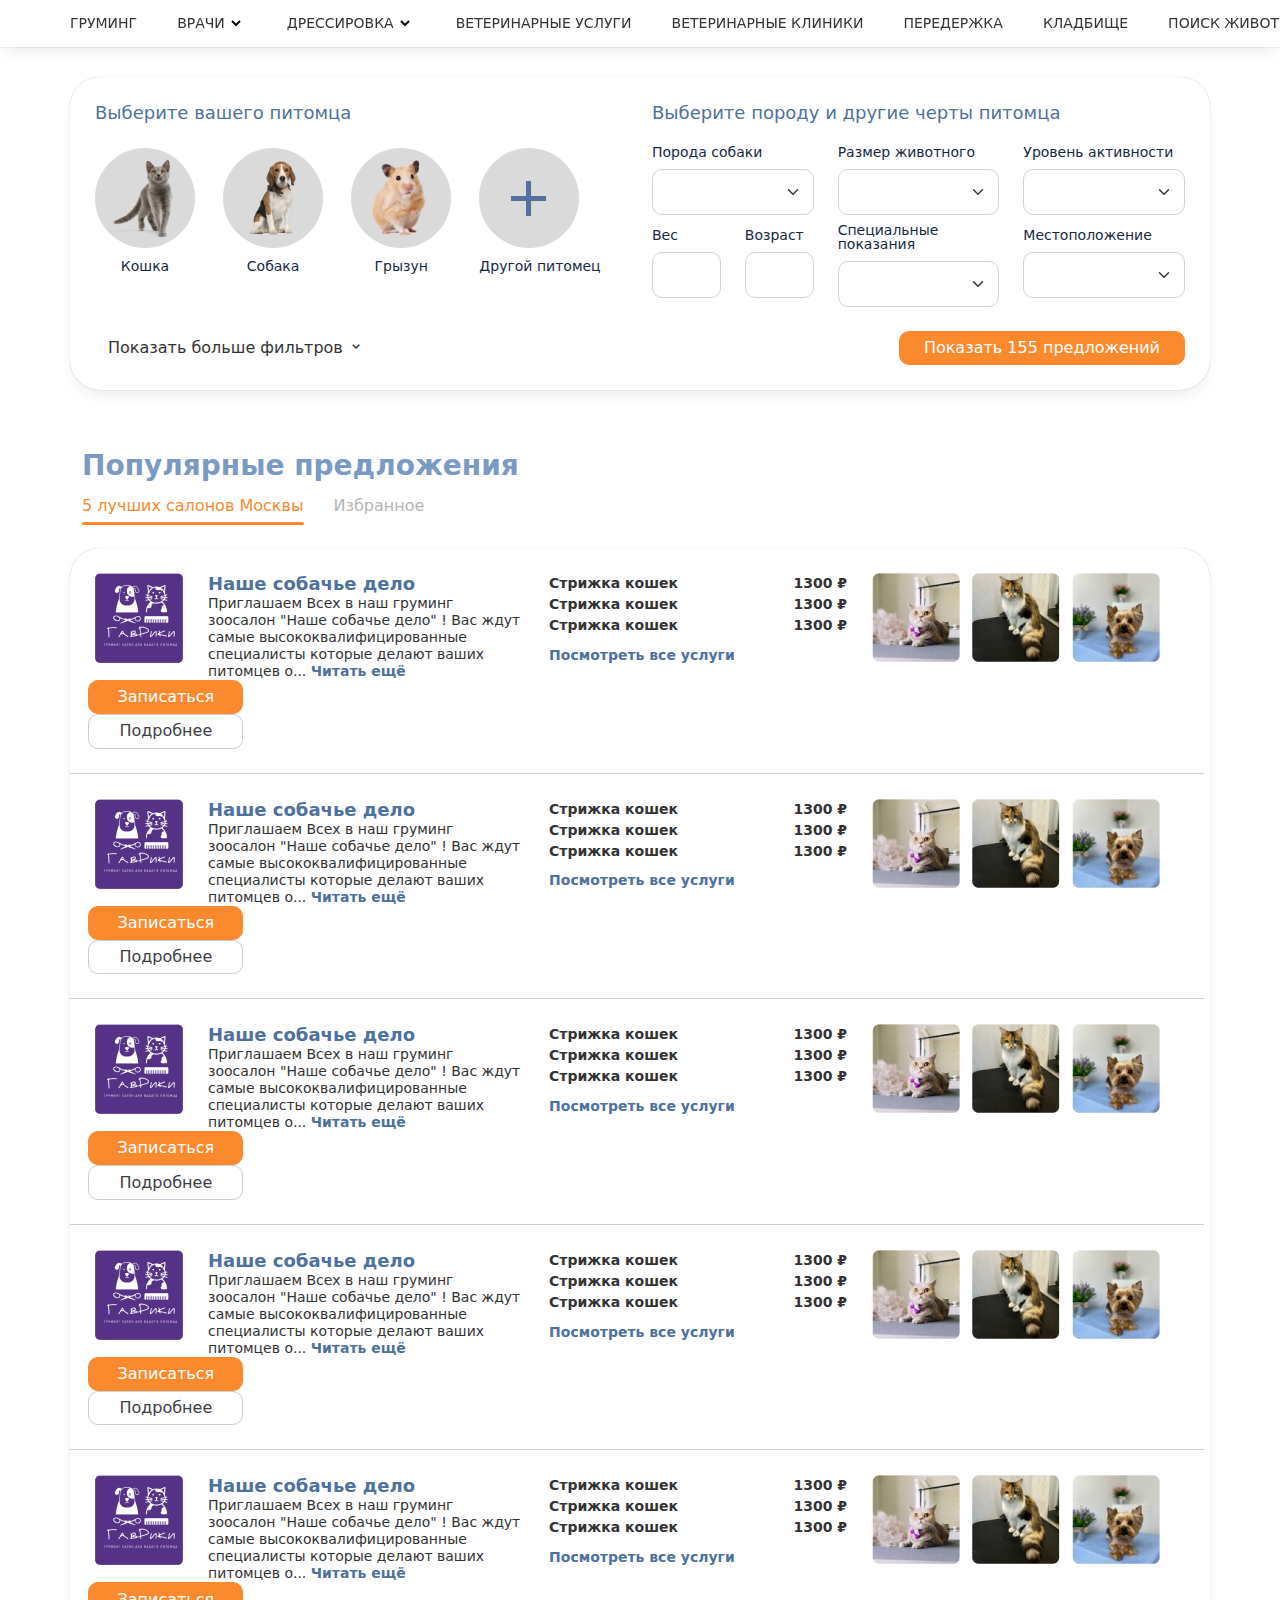
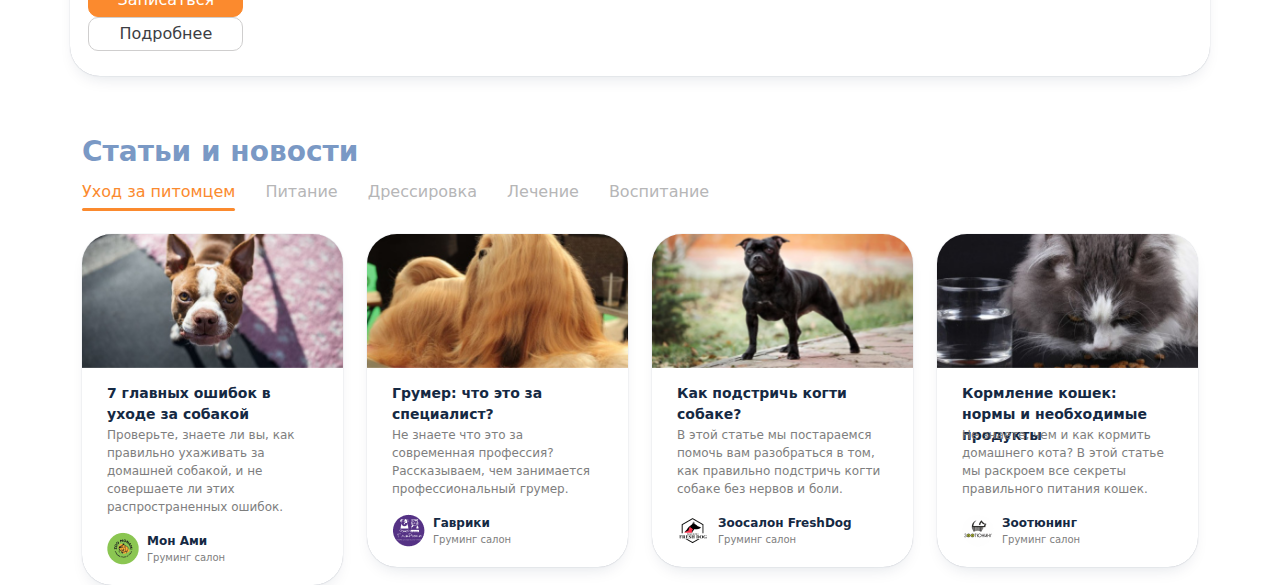
==== docs/index.html @ 17f9e096 "add new folder docs" ====
<!doctype html>
<html lang="ru">

<head>
    <!-- Обязательные метатеги -->
    <meta charset="utf-8">
    <meta name="viewport" content="width=device-width, initial-scale=1">

    <!-- Bootstrap CSS -->
    <link rel="stylesheet" href="./css/bootstrap.min.css">

    <link rel="stylesheet" href="./css/all.css">

    <!-- Boxiocns CDN Link -->
    <link href='https://unpkg.com/boxicons@2.0.9/css/boxicons.min.css' rel='stylesheet'>

    <link rel="stylesheet" href="./css/style.css">
    <link rel="stylesheet" href="./css/filter.css">
    <link rel="stylesheet" href="./css/buttons.css">
    <link rel="stylesheet" href="./css/bestservices.css">


    <title>Grumings</title>
</head>

<body>
    <div class="container content-page">
        <div class="container-fluid">
            <!-- <nav class="header-top-box fixed-top">
                <div class="header-top">
                    <div class="nav-links">
                      <ul class="links">
                        <li>
                            <a href="#">
                                <img src="./img/logo.svg" alt="logo">
                            </a>
                        </li>
                        <li>
                            <button class="btn btn-primary">Личный кабинет</button>
                            <button class="btn btn-primary">Присоединиться бесплатно</button>
                        </li>
                      </ul>
                    </div>
                  </div>
            </nav> -->
            <nav class="shadow">
                <div class="navigation-bar">
                    <i class='bx bx-menu'></i>
                    <div class="nav-links nav-wrapper">
                        <div class="sidebar-logo">
                            <i class='bx bx-x'></i>
                        </div>
                        <ul class="links nav-ul">
                            <li class="active"><a href="#">Груминг</a></li>
                            <li>
                                <a href="#">Врачи</a>
                                <i class='bx bxs-chevron-down htmlcss-arrow arrow  '></i>
                                <ul class="htmlCss-sub-menu sub-menu">
                                    <li><a href="#">Web Design</a></li>
                                    <li><a href="#">Login Forms</a></li>
                                    <li><a href="#">Card Design</a></li>
                                    <li class="more">
                                        <span><a href="#">More</a>
                                            <i class='bx bxs-chevron-right arrow more-arrow'></i>
                                        </span>
                                        <ul class="more-sub-menu sub-menu">
                                            <li><a href="#">Neumorphism</a></li>
                                            <li><a href="#">Pre-loader</a></li>
                                            <li><a href="#">Glassmorphism</a></li>
                                        </ul>
                                    </li>
                                </ul>
                            </li>
                            <li>
                                <a href="#">Дрессировка</a>
                                <i class='bx bxs-chevron-down js-arrow arrow '></i>
                                <ul class="js-sub-menu sub-menu">
                                    <li><a href="#">Dynamic Clock</a></li>
                                    <li><a href="#">Form Validation</a></li>
                                    <li><a href="#">Card Slider</a></li>
                                    <li><a href="#">Complete Website</a></li>
                                </ul>
                            </li>
                            <li><a href="#">Ветеринарные услуги</a></li>
                            <li><a href="#">Ветеринарные клиники</a></li>
                            <li><a href="#">Передержка</a></li>
                            <li><a href="#">Кладбище</a></li>
                            <li><a href="#">Поиск животных</a></li>
                            <li><a href="#">Питание</a></li>
                            <li><a href="#">Продажа</a></li>
                        </ul>
                    </div>
                </div>
            </nav>
        </div>
        <div class="row">
            <div class="col">
                <div class="row justify-content-between content filter-box">
                    <div class="col-sm-12 col-md-6 ps-0">
                        <div class="row mb-4">
                            <div class="col">
                                <h5 class="blue_color">Выберите вашего питомца</h5>
                            </div>
                        </div>
                        <div class="row">
                            <div class="col-md-3 col-sm-3 filter-box__animal">
                                <div class="filter-box__animal-bg">
                                    <img class="filter-box__animal-img" src="./img/filter-cat.png" alt="cat">
                                </div>
                                <div class="filter-box__animal-title mt-2">
                                    <p>Кошка</p>
                                </div>
                            </div>
                            <div class="col-md-3 col-sm-3 filter-box__animal">
                                <div class="filter-box__animal-bg">
                                    <img class="filter-box__animal-img" src="./img/filter-dog.png" alt="cat">
                                </div>
                                <div class="filter-box__animal-title mt-2">
                                    <p>Собака</p>
                                </div>
                            </div>
                            <div class="col-md-3 col-sm-3 filter-box__animal">
                                <div class="filter-box__animal-bg">
                                    <img class="filter-box__animal-img" src="./img/filter-rodent.png" alt="cat">
                                </div>
                                <div class="filter-box__animal-title mt-2">
                                    <p>Грызун</p>
                                </div>
                            </div>
                            <div class="col-md-3 col-sm-3 filter-box__animal">
                                <div class="filter-box__animal-bg">
                                    <i class='bx bx-plus'></i>
                                </div>
                                <div class="filter-box__animal-title mt-2">
                                    <p>Другой питомец</p>
                                </div>
                            </div>
                        </div>
                    </div>
                    <div class="col-sm-12 col-md-6 pe-0 mt-sm-4 mt-md-0">
                        <div class="row mb-3">
                            <div class="col">
                                <h5 class="blue_color">Выберите породу и другие черты питомца</h5>
                            </div>
                        </div>
                        <div class="row mb-2">
                            <div class="col">
                                <label>Порода собаки</label>
                                <select class="form-select" aria-label="Default select example">

                                </select>
                            </div>
                            <div class="col">
                                <label>Размер животного</label>
                                <select class="form-select" aria-label="Default select example"></select>
                            </div>
                            <div class="col">
                                <label>Уровень активности</label>
                                <select class="form-select" aria-label="Default select example"></select>
                            </div>
                        </div>
                        <div class="row">
                            <div class="col-md-2">
                                <label>Вес</label>
                                <input type="number" class="form-control">
                            </div>
                            <div class="col-md-2">
                                <label>Возраст</label>
                                <input type="number" class="form-control">
                            </div>
                            <div class="col">
                                <label>Специальные показания</label>
                                <select class="form-select" aria-label="Default select example"></select>
                            </div>
                            <div class="col">
                                <label>Местоположение</label>
                                <select class="form-select" aria-label="Default select example"></select>
                            </div>
                        </div>
                    </div>
                    <div class="row justify-content-between p-0 m-0" style="margin-top: auto !important;">
                        <div class="col text-start mt-4 ps-0">
                            <button class="btn btn-transparent filter-show-all-button" onclick="changeHeight()">Показать
                                больше фильтров <i class='bx bx-chevron-down filter-arrow'></i></button>
                            <button class="btn btn-transparent filter-clear-button d-none">Сбросить</button>
                        </div>
                        <div class="col text-end mt-4 pe-0">
                            <button class="btn btn-primary px-4">Показать 155 предложений</button>
                        </div>
                    </div>
                </div>
            </div>
        </div>


        <div class="row mt-5">
            <div class="col">
                <h1>Популярные предложения</h1>
            </div>
        </div>
        <div class="row">
            <div class="col">
                <div class="nav-category">
                    <ul class="nav-category__items">
                        <li>
                            <a href="#" class="active">5 лучших салонов Москвы</a>
                        </li>
                        <li>
                            <a href="#">Избранное</a>
                        </li>
                    </ul>
                </div>
            </div>
        </div>
        <div class="row">
            <div class="col best-services content">
                <div class="best-service">
                    <div>
                        <div>
                            <img src="./img/img-best-1.png" alt="">
                        </div>
                    </div>
                    <div class="best-service__info">
                        <div>
                            <ul>
                                <li class="best-service__info__name">Наше собачье дело</li>
                                <li class="best-service__info__description">
                                    Приглашаем Всех в наш груминг зоосалон "Наше собачье дело" ! Вас ждут самые
                                    высококвалифицированные специалисты которые делают ваших питомцев о... <a
                                        href="">Читать ещё</a>
                                </li>
                            </ul>
                        </div>
                    </div>
                    <div class="best-service__services">
                        <div>
                            <ul class="best-service__service">
                                <li>Стрижка кошек <span>1300 ₽</span></li>
                                <li>Стрижка кошек <span>1300 ₽</span></li>
                                <li>Стрижка кошек <span>1300 ₽</span></li>
                                <li>
                                    <a href="">Посмотреть все услуги</a>
                                </li>
                            </ul>
                        </div>
                    </div>
                    <div class="best-service__photos">
                        <div>
                            <img src="./img/img-best-d-1.png" alt="">
                        </div>
                        <div>
                            <img src="./img/img-best-d-2.png" alt="">
                        </div>
                        <div>
                            <img src="./img/img-best-d-3.png" alt="">
                        </div>
                    </div>
                    <div class="best-service__actions">
                        <div>
                            <button class="btn btn-primary">Записаться</button>
                        </div>
                        <div>
                            <button class="btn btn-outline-secondary">Подробнее</button>
                        </div>
                    </div>
                </div>
                <div class="best-service">
                    <div>
                        <div>
                            <img src="./img/img-best-1.png" alt="">
                        </div>
                    </div>
                    <div class="best-service__info">
                        <div>
                            <ul>
                                <li class="best-service__info__name">Наше собачье дело</li>
                                <li class="best-service__info__description">
                                    Приглашаем Всех в наш груминг зоосалон "Наше собачье дело" ! Вас ждут самые
                                    высококвалифицированные специалисты которые делают ваших питомцев о... <a
                                        href="">Читать ещё</a>
                                </li>
                            </ul>
                        </div>
                    </div>
                    <div class="best-service__services">
                        <div>
                            <ul class="best-service__service">
                                <li>Стрижка кошек <span>1300 ₽</span></li>
                                <li>Стрижка кошек <span>1300 ₽</span></li>
                                <li>Стрижка кошек <span>1300 ₽</span></li>
                                <li>
                                    <a href="">Посмотреть все услуги</a>
                                </li>
                            </ul>
                        </div>
                    </div>
                    <div class="best-service__photos">
                        <div>
                            <img src="./img/img-best-d-1.png" alt="">
                        </div>
                        <div>
                            <img src="./img/img-best-d-2.png" alt="">
                        </div>
                        <div>
                            <img src="./img/img-best-d-3.png" alt="">
                        </div>
                    </div>
                    <div class="best-service__actions">
                        <div>
                            <button class="btn btn-primary">Записаться</button>
                        </div>
                        <div>
                            <button class="btn btn-outline-secondary">Подробнее</button>
                        </div>
                    </div>
                </div>
                <div class="best-service">
                    <div>
                        <div>
                            <img src="./img/img-best-1.png" alt="">
                        </div>
                    </div>
                    <div class="best-service__info">
                        <div>
                            <ul>
                                <li class="best-service__info__name">Наше собачье дело</li>
                                <li class="best-service__info__description">
                                    Приглашаем Всех в наш груминг зоосалон "Наше собачье дело" ! Вас ждут самые
                                    высококвалифицированные специалисты которые делают ваших питомцев о... <a
                                        href="">Читать ещё</a>
                                </li>
                            </ul>
                        </div>
                    </div>
                    <div class="best-service__services">
                        <div>
                            <ul class="best-service__service">
                                <li>Стрижка кошек <span>1300 ₽</span></li>
                                <li>Стрижка кошек <span>1300 ₽</span></li>
                                <li>Стрижка кошек <span>1300 ₽</span></li>
                                <li>
                                    <a href="">Посмотреть все услуги</a>
                                </li>
                            </ul>
                        </div>
                    </div>
                    <div class="best-service__photos">
                        <div>
                            <img src="./img/img-best-d-1.png" alt="">
                        </div>
                        <div>
                            <img src="./img/img-best-d-2.png" alt="">
                        </div>
                        <div>
                            <img src="./img/img-best-d-3.png" alt="">
                        </div>
                    </div>
                    <div class="best-service__actions">
                        <div>
                            <button class="btn btn-primary">Записаться</button>
                        </div>
                        <div>
                            <button class="btn btn-outline-secondary">Подробнее</button>
                        </div>
                    </div>
                </div>
                <div class="best-service">
                    <div>
                        <div>
                            <img src="./img/img-best-1.png" alt="">
                        </div>
                    </div>
                    <div class="best-service__info">
                        <div>
                            <ul>
                                <li class="best-service__info__name">Наше собачье дело</li>
                                <li class="best-service__info__description">
                                    Приглашаем Всех в наш груминг зоосалон "Наше собачье дело" ! Вас ждут самые
                                    высококвалифицированные специалисты которые делают ваших питомцев о... <a
                                        href="">Читать ещё</a>
                                </li>
                            </ul>
                        </div>
                    </div>
                    <div class="best-service__services">
                        <div>
                            <ul class="best-service__service">
                                <li>Стрижка кошек <span>1300 ₽</span></li>
                                <li>Стрижка кошек <span>1300 ₽</span></li>
                                <li>Стрижка кошек <span>1300 ₽</span></li>
                                <li>
                                    <a href="">Посмотреть все услуги</a>
                                </li>
                            </ul>
                        </div>
                    </div>
                    <div class="best-service__photos">
                        <div>
                            <img src="./img/img-best-d-1.png" alt="">
                        </div>
                        <div>
                            <img src="./img/img-best-d-2.png" alt="">
                        </div>
                        <div>
                            <img src="./img/img-best-d-3.png" alt="">
                        </div>
                    </div>
                    <div class="best-service__actions">
                        <div>
                            <button class="btn btn-primary">Записаться</button>
                        </div>
                        <div>
                            <button class="btn btn-outline-secondary">Подробнее</button>
                        </div>
                    </div>
                </div>
                <div class="best-service">
                    <div>
                        <div>
                            <img src="./img/img-best-1.png" alt="">
                        </div>
                    </div>
                    <div class="best-service__info">
                        <div>
                            <ul>
                                <li class="best-service__info__name">Наше собачье дело</li>
                                <li class="best-service__info__description">
                                    Приглашаем Всех в наш груминг зоосалон "Наше собачье дело" ! Вас ждут самые
                                    высококвалифицированные специалисты которые делают ваших питомцев о... <a
                                        href="">Читать ещё</a>
                                </li>
                            </ul>
                        </div>
                    </div>
                    <div class="best-service__services">
                        <div>
                            <ul class="best-service__service">
                                <li>Стрижка кошек <span>1300 ₽</span></li>
                                <li>Стрижка кошек <span>1300 ₽</span></li>
                                <li>Стрижка кошек <span>1300 ₽</span></li>
                                <li>
                                    <a href="">Посмотреть все услуги</a>
                                </li>
                            </ul>
                        </div>
                    </div>
                    <div class="best-service__photos">
                        <div>
                            <img src="./img/img-best-d-1.png" alt="">
                        </div>
                        <div>
                            <img src="./img/img-best-d-2.png" alt="">
                        </div>
                        <div>
                            <img src="./img/img-best-d-3.png" alt="">
                        </div>
                    </div>
                    <div class="best-service__actions">
                        <div>
                            <button class="btn btn-primary">Записаться</button>
                        </div>
                        <div>
                            <button class="btn btn-outline-secondary">Подробнее</button>
                        </div>
                    </div>
                </div>
            </div>
        </div>



        <div class="row mt-5">
            <div class="col">
                <h1>Статьи и новости</h1>
            </div>
        </div>
        <!-- Блок выбора категорий статей и новостей -->
        <div class="row">
            <div class="col">
                <div class="nav-category">
                    <ul class="nav-category__items">
                        <li>
                            <a href="#" class="active">Уход за питомцем</a>
                        </li>
                        <li>
                            <a href="#">Питание</a>
                        </li>
                        <li>
                            <a href="#">Дрессировка</a>
                        </li>
                        <li>
                            <a href="#">Лечение</a>
                        </li>
                        <li>
                            <a href="#">Воспитание</a>
                        </li>
                    </ul>
                </div>
            </div>
        </div>

        <!-- Блок статей и новостей -->
        <div class="row">
            <div class="col-sm-4 col-md-3">
                <div class="content">
                    <img src="./img/news-one.png" class="card-img-top" alt="...">
                    <div class="card-body p-25">
                        <div class="card-title">
                            <p>7 главных ошибок в уходе за собакой</p>
                        </div>
                        <div class="card-text mb-3">
                            <p>Проверьте, знаете ли вы, как правильно ухаживать за домашней собакой, и не совершаете
                                ли этих распространенных ошибок.</p>
                        </div>
                        <div class="card-author">
                            <div class="me-2">
                                <img src="./img/news-1.png" alt="...">
                            </div>
                            <div>
                                <p class="card-author-name">Мон Ами</p>
                                <p class="card-author-type">Груминг салон</p>
                            </div>
                        </div>
                    </div>
                </div>
            </div>
            <div class="col-sm-4 col-md-3">
                <div class="content">
                    <img src="./img/news-two.png" class="card-img-top" alt="...">
                    <div class="card-body p-25">
                        <div class="card-title">
                            <p>Грумер: что это за специалист?</p>
                        </div>
                        <div class="card-text mb-3">
                            <p>Не знаете что это за современная профессия? Рассказываем, чем занимается
                                профессиональный грумер.</p>
                        </div>
                        <div class="card-author">
                            <div class="me-2">
                                <img src="./img/news-2.png" alt="...">
                            </div>
                            <div>
                                <p class="card-author-name">Гаврики</p>
                                <p class="card-author-type">Груминг салон</p>
                            </div>
                        </div>
                    </div>
                </div>
            </div>
            <div class="col-sm-4 col-md-3">
                <div class="content">
                    <img src="./img/news-three.png" class="card-img-top" alt="...">
                    <div class="card-body">
                        <div class="card-title">
                            <p>Как подстричь когти собаке?</p>
                        </div>
                        <div class="card-text mb-3">
                            <p>В этой статье мы постараемся помочь вам разобраться в том, как правильно подстричь
                                когти собаке без нервов и боли.</p>
                        </div>
                        <div class="card-author">
                            <div class="me-2">
                                <img src="./img/news-3.png" alt="...">
                            </div>
                            <div>
                                <p class="card-author-name">Зоосалон FreshDog</p>
                                <p class="card-author-type">Груминг салон</p>
                            </div>
                        </div>
                    </div>
                </div>
            </div>
            <div class="col-sm-4 col-md-3">
                <div class="content">
                    <img src="./img/news-four.png" class="card-img-top" alt="...">
                    <div class="card-body p-25">
                        <div class="card-title">
                            <p>Кормление кошек: нормы и необходимые продукты</p>
                        </div>
                        <div class="card-text mb-3">
                            <p>Не знаете, чем и как кормить домашнего кота? В этой статье мы раскроем все секреты
                                правильного питания кошек.</p>
                        </div>
                        <div class="card-author">
                            <div class="me-2">
                                <img src="./img/news-4.png" alt="...">
                            </div>
                            <div>
                                <p class="card-author-name">Зоотюнинг</p>
                                <p class="card-author-type">Груминг салон</p>
                            </div>
                        </div>
                    </div>
                </div>
            </div>
        </div>








        <script src="./js/bootstrap.bundle.min.js"></script>

        <script src="./js/main.js"></script>
</body>

</html>
---- docs/css/style.css ----
* {
    margin: 0;
    padding: 0;
    box-sizing: border-box;
}
p {
    margin: 0;
}
.content-page {
    padding-top: 77px;
}
a {
    text-decoration: none;
}

li {
    list-style: none !important;
}
.fixed-top {
    position: fixed;
    top: 0;
    right: 0;
    left: 0;
    z-index: 1;
}
dl,
ol,
ul {
    margin-top: 0;
    margin-bottom: 0;
}

ol,
ul {
    padding-left: 0;
}




.h1,
.h2,
.h3,
.h4,
.h5,
.h6,
h1,
h2,
h3,
h4,
h5,
h6 {
    margin-top: 0;
    margin-bottom: 0;
    line-height: 1.2;
}
h1 {
    font-weight: 600;
    font-size: 28px;
    line-height: 2;
    color: #7a99c5;
}
h5 {
    font-size: 18px;
}

.blue_color {
    color: #4f719d;
}

.shadow {
    box-shadow: 0px 0px 1px rgba(13, 35, 67, 0.35), 0px 8px 17px -8px rgba(13, 35, 67, 0.15) !important;
}

.sidebar {
    position: fixed;
    top: 59px;
    left: 0;
    height: 100%;
    width: 260px;
    background: #ffffff;
    z-index: 100;
    transition: all 0.5s ease;
}
.sidebar.close {
    width: 50px;
}
.sidebar .nav-links {
    height: 100%;
    padding: 30px 0 150px 0;
    overflow: auto;
}
.sidebar.close .nav-links {
    overflow: visible;
}
.sidebar .nav-links::-webkit-scrollbar {
    display: none;
}
.sidebar .nav-links li {
    position: relative;
    list-style: none;
    transition: all 0.4s ease;
}

.sidebar .nav-links li .iocn-link {
    display: flex;
    align-items: center;
    justify-content: space-between;
}
.sidebar.close .nav-links li .iocn-link {
    display: block;
}
.sidebar .nav-links li i {
    height: 50px;
    min-width: 50px;
    text-align: center;
    line-height: 50px;
    color: rgb(0, 0, 0);
    font-size: 20px;
    cursor: pointer;
    transition: all 0.3s ease;
}

.sidebar .nav-links li i.arrow {
    height: 50px;
    min-width: 36px;
    text-align: center;
    line-height: 50px;
    color: rgb(0, 0, 0);
    font-size: 20px;
    cursor: pointer;
    transition: all 0.3s ease;
}

.sidebar .nav-links li.showMenu div i.arrow {
    transform: rotate(-180deg);
}
.sidebar.close .nav-links i.arrow {
    display: none;
}
.sidebar .nav-links li a {
    display: flex;
    align-items: center;
    text-decoration: none;
}
.sidebar .nav-links li a .link_name {
    font-size: 17px;
    font-weight: 100;
    color: rgb(0, 0, 0);
    transition: all 0.4s ease;
    white-space: nowrap;
}
.sidebar.close .nav-links li a .link_name {
    opacity: 0;
    pointer-events: none;
}
.sidebar .nav-links li .sub-menu {
    padding: 6px 6px 14px 80px;
    margin-top: -10px;
    background: #e5e5e5;
    display: none;
}
.sidebar .nav-links li.showMenu .sub-menu {
    display: block;
}
.sidebar .nav-links li .sub-menu a {
    color: rgb(0, 0, 0);
    font-size: 15px;
    padding: 5px 0;
    white-space: nowrap;
    opacity: 0.6;
    transition: all 0.3s ease;
}
.sidebar .nav-links li .sub-menu a:hover {
    opacity: 1;
}
.sidebar.close .nav-links li .sub-menu {
    position: absolute;
    left: 100%;
    top: -10px;
    margin-top: 0;
    padding: 10px 20px;
    border-radius: 0 6px 6px 0;
    opacity: 0;
    display: block;
    pointer-events: none;
    transition: 0s;
}

.sidebar .nav-links li:hover {
    background: #e5e5e5;
}
.sidebar.close .nav-links li:hover .sub-menu {
    top: 0;
    opacity: 1;
    pointer-events: auto;
    transition: all 0.4s ease;
}
.sidebar .nav-links li:hover .sub-menu.blank {
    top: 50%;
    transform: translateY(-50%);
}

.sidebar .nav-links li .sub-menu .link_name {
    display: none;
}
.sidebar.close .nav-links li .sub-menu .link_name {
    font-size: 18px;
    opacity: 1;
    display: block;
}
.sidebar .nav-links li .sub-menu.blank {
    opacity: 1;
    pointer-events: auto;
    padding: 3px 20px 6px 16px;
    opacity: 0;
    pointer-events: none;
}

.home-section {
    position: relative;
    background: #ffffff;
    height: 100vh;
    left: 260px;
    width: calc(100% - 260px);
    transition: all 0.5s ease;
}
.sidebar.close ~ .home-section {
    left: 50px;
    width: calc(100% - 50px);
}
.home-content {
    padding: 71px 18px 18px 18px;
}

@media (max-width: 420px) {
    .sidebar.close .nav-links li .sub-menu {
        display: none;
    }
}


/* Навигационное меню */
/* .navigation-bar-sidemenu {
    flex-grow: 1;
    padding-left: 30px;
} */

/* НОВОСТНАЯ КАРТОЧКА */
.card-img,
.card-img-top {
    border-top-left-radius: 30px;
    border-top-right-radius: 30px;
}
.card-body {
    padding: 15px 25px 20px 25px;
}
.card-title {
    margin-bottom: 0.2rem;
    height: 40px !important;
}
.card-title > p {
    color: #152943;
    font-size: 14px;
    font-weight: 700;
}
.card-text > p {
    color: #7e7e7e;
    font-size: 12px;
    line-height: 1.5;
}
.card-author {
    display: flex;
}
.card-author-name {
    font-size: 12px;
    color: #152943;
    font-weight: 700;
}
.card-author-type {
    font-size: 10px;
    color: #7e7e7e;
    font-weight: 500;
}
/*  */

/* ОБОЛОЧКА КОНТЕНТА */
.content {
    box-shadow: 0px 0px 1px rgba(13, 35, 67, 0.35), 0px 8px 17px -8px rgba(13, 35, 67, 0.15);
    border-radius: 30px !important;
}

/* ПУНКТЫ ВЫБОРА НОВОСТЕЙ И СТАТЕЙ */
.nav-category__items {
    display: flex;
    align-items: center;
}
.nav-category__items li {
    list-style: none;
    margin-right: 30px;
}
.nav-category__items li a {
    position: relative;
    color: #b6b6b7;
    font-size: 16px;
    font-weight: 100;
    padding-bottom: 10px;
    text-decoration: none;
}
.nav-category__items li a:before {
    content: "";
    position: absolute;
    bottom: 0;
    left: 0;
    height: 3px;
    width: 0%;
    background: #fb8a2e;
    border-radius: 12px;
    transition: all 0.4s ease;
}
.nav-category__items li a.active {
    color: #fb8a2e;
    font-weight: 500;
}
.nav-category__items li a.active:before {
    width: 100%;
}

.nav-category__items li a:hover:before {
    width: 100%;
}

.nav-category__items__show-all li a {
    color: #fb8a2e;
    font-weight: 500;
    font-size: 16px;
}

.nav-category {
    margin-bottom: 30px;
}
.nav-category::-webkit-scrollbar {
    width: 0;
    overflow: overlay;
    white-space: nowrap;
}
/*  */

/* Мини карточка салона */
.salon {
    display: flex;
    align-items: center;
    border-bottom: 1px solid #aaaaaa;
    padding: 25px;
}

.salon:last-child {
    border-bottom: none;
}

.salon__image {
    padding-right: 12.5px;
    border-right: 1px solid #aaaaaa;
}

.salon__info__name {
    font-size: 18px;
    color: #4f719d;
    font-weight: 500;
}

.salon__info__description {
    font-size: 14px;
    color: #333333;
}

.salon__info {
    padding: 0 12.5px;
    border-right: 1px solid #aaaaaa;
}

.salon__services {
    padding: 0 12.5px;
    border-right: 1px solid #aaaaaa;
    white-space: nowrap;
}

.salon__services ul li a {
    font-size: 14px;
    font-weight: 500;
    color: #152943;
}

.salon__portfolio {
    display: flex;
    align-items: center;
    padding: 0 12.5px;
    border-right: 1px solid #aaaaaa;
}

.salon__portfolio div {
    margin-right: 10px;
}
.salon__portfolio div:last-child {
    margin-right: 0;
}

.salon__actions {
    padding-left: 12.5px;
    display: flex;
    flex-direction: column;
    justify-content: space-between;
}

/* ВЕРХНЕЕ МЕНЮ С КНОПКАМИ И ЛОГОТИПОМ */
nav .header-top {
    height: 100%;
    width: 100%;
    align-items: center;
    justify-content: space-between;
    margin: auto;
    padding: 0 50px;
}
nav .header-top .nav-links {
    line-height: 47px;
    height: 100%;
}
nav .header-top .links {
    display: flex;
    justify-content: space-between;
}
nav .header-top .links li {
    position: relative;
    display: flex;
    align-items: center;
    justify-content: space-between;
    list-style: none;
    padding: 0 20px;
}
nav.header-top-box {
    height: 49px;
}

/* НАВИГАЦИОННОЕ ВЕРХНЕЕ МЕНЮ */
nav {
    position: fixed;
    top: 0;
    /* top: 49px; */
    left: 0;
    width: 100%;
    height: 100%;
    height: 47px;
    background: #ffffff;
    z-index: 99;
}
nav .navigation-bar {
    height: 100%;
    width: 100%;
    align-items: center;
    justify-content: space-between;
    margin: auto;
    padding: 0 50px;
}

nav .navigation-bar .nav-links {
    line-height: 47px;
    height: 100%;
}
nav .navigation-bar .links {
    display: flex;
    justify-content: space-between;
}
nav .navigation-bar .links li {
    position: relative;
    display: flex;
    align-items: center;
    justify-content: space-between;
    list-style: none;
    padding: 0 20px;
}

nav .navigation-bar .links li a {
    height: 100%;
    text-decoration: none;
    white-space: nowrap;
    color: #333333;
    font-size: 14px;
    font-weight: 400;
    text-transform: uppercase;
}
.links li:hover .htmlcss-arrow,
.links li:hover .js-arrow {
    transform: rotate(180deg);
}

nav .navigation-bar .links li .arrow {
    /* background: red; */
    height: 100%;
    width: 22px;
    line-height: 47px;
    text-align: center;
    display: inline-block;
    color: rgb(0, 0, 0);
    transition: all 0.3s ease;
}
nav .navigation-bar .links li .sub-menu {
    position: absolute;
    top: 47px;
    left: 0;
    line-height: 40px;
    background: #3e8da8;
    box-shadow: 0 1px 2px rgba(0, 0, 0, 0.2);
    border-radius: 0 0 4px 4px;
    display: none;
    z-index: 2;
}
nav .navigation-bar .links li:hover .htmlCss-sub-menu,
nav .navigation-bar .links li:hover .js-sub-menu {
    display: block;
}
.navigation-bar .links li .sub-menu li {
    padding: 0 22px;
    border-bottom: 1px solid rgba(255, 255, 255, 0.1);
}
.navigation-bar .links li .sub-menu a {
    color: #fff;
    font-size: 15px;
    font-weight: 500;
}
.navigation-bar .links li .sub-menu .more-arrow {
    line-height: 40px;
}
.navigation-bar .links li .htmlCss-more-sub-menu {
    /* line-height: 40px; */
}
.navigation-bar .links li .sub-menu .more-sub-menu {
    position: absolute;
    top: 0;
    left: 100%;
    border-radius: 0 4px 4px 4px;
    z-index: 1;
    display: none;
}
.links li .sub-menu .more:hover .more-sub-menu {
    display: block;
}

.navigation-bar .nav-links .sidebar-logo {
    display: none;
}
.navigation-bar .bx-menu {
    display: none;
}
@media (max-width: 920px) {
    nav .navigation-bar {
        max-width: 100%;
        padding: 0 25px;
    }

    nav .navigation-bar .links li {
        padding: 0 10px;
        white-space: nowrap;
    }
    nav .navigation-bar .links li a {
        font-size: 15px;
    }
}
@media (max-width: 800px) {
    nav {
        /* position: relative; */
    }
    .navigation-bar .bx-menu {
        display: block;
    }
    nav .navigation-bar .nav-links {
        position: fixed;
        top: 0;
        left: -100%;
        display: block;
        max-width: 270px;
        width: 100%;
        background: #3e8da8;
        line-height: 40px;
        padding: 20px;
        box-shadow: 0 5px 10px rgba(0, 0, 0, 0.2);
        transition: all 0.5s ease;
        z-index: 1000;
    }
    .navigation-bar .nav-links .sidebar-logo {
        display: flex;
        align-items: center;
        justify-content: space-between;
    }
    .sidebar-logo .logo-name {
        font-size: 25px;
        color: #fff;
    }
    .sidebar-logo i,
    .navigation-bar .bx-menu {
        font-size: 25px;
        color: #fff;
    }
    nav .navigation-bar .links {
        display: block;
        margin-top: 20px;
    }
    nav .navigation-bar .links li .arrow {
        line-height: 40px;
    }
    nav .navigation-bar .links li {
        display: block;
    }
    nav .navigation-bar .links li .sub-menu {
        position: relative;
        top: 0;
        box-shadow: none;
        display: none;
    }
    nav .navigation-bar .links li .sub-menu li {
        border-bottom: none;
    }
    .navigation-bar .links li .sub-menu .more-sub-menu {
        display: none;
        position: relative;
        left: 0;
    }
    .navigation-bar .links li .sub-menu .more-sub-menu li {
        display: flex;
        align-items: center;
        justify-content: space-between;
    }
    .links li:hover .htmlcss-arrow,
    .links li:hover .js-arrow {
        transform: rotate(0deg);
    }
    .navigation-bar .links li .sub-menu .more-sub-menu {
        display: none;
    }
    .navigation-bar .links li .sub-menu .more span {
        /* background: red; */
        display: flex;
        align-items: center;
        /* justify-content: space-between; */
    }

    .links li .sub-menu .more:hover .more-sub-menu {
        display: none;
    }
    nav .navigation-bar .links li:hover .htmlCss-sub-menu,
    nav .navigation-bar .links li:hover .js-sub-menu {
        display: none;
    }
    .navigation-bar .nav-links.show1 .links .htmlCss-sub-menu,
    .navigation-bar .nav-links.show3 .links .js-sub-menu,
    .navigation-bar .nav-links.show2 .links .more .more-sub-menu {
        display: block;
    }
    .navigation-bar .nav-links.show1 .links .htmlcss-arrow,
    .navigation-bar .nav-links.show3 .links .js-arrow {
        transform: rotate(180deg);
    }
    .navigation-bar .nav-links.show2 .links .more-arrow {
        transform: rotate(90deg);
    }
}
@media (max-width: 370px) {
    nav .navigation-bar .nav-links {
        max-width: 100%;
    }
}
---- docs/css/filter.css ----
label {
  font-size: 14px;
  line-height: 1;
  color: #152943;
  margin-bottom: 10px;
}

.form-control {
  display: block;
  width: 100%;
  padding: 0.625rem 0.75rem !important;
  font-size: 1rem;
  font-weight: 400;
  line-height: 1.5;
  color: #212529;
  background-color: #fff;
  background-clip: padding-box;
  border: 1px solid #ced4da;
  -webkit-appearance: none;
  -moz-appearance: none;
  appearance: none;
  border-radius: 10px !important;
  transition: border-color 0.15s ease-in-out, box-shadow 0.15s ease-in-out;
}

.form-select {
  display: block;
  width: 100%;
  padding: 0.625rem 2.25rem 0.625rem 0.75rem !important;
  -moz-padding-start: calc(0.75rem - 3px);
  font-size: 1rem;
  font-weight: 400;
  line-height: 1.5;
  color: #212529;
  background-color: #fff;
  background-repeat: no-repeat;
  background-position: right 0.75rem center;
  background-size: 16px 12px;
  border: 1px solid #ced4da;
  border-radius: 10px !important;
  transition: border-color 0.15s ease-in-out, box-shadow 0.15s ease-in-out;
  -webkit-appearance: none;
  -moz-appearance: none;
  appearance: none;
}

.filter-box {
  padding: 25px;
  height: 100%;
}

.filter-box__animal {
  width: 23%;
}

.filter-box__animal-bg {
  background: #dadada;
  height: 100px;
  display: flex;
  border-radius: 100%;
  justify-content: center;
}

.filter-box__animal-bg > i {
  margin-top: 21%;
  color: #54719d;
  font-size: 60px;
}

.filter-box__animal-bg > img {
  transform: scale(0.8);
  transition: all 0.3s ease;
}

.filter-box__animal-bg > img:hover {
  /* box-shadow: 0px 0px 1px rgb(13 35 67 / 30%), 0px 0px 15px 3px rgb(13 35 67 / 15%); */
  transition: all 0.3s ease;
  transform: scale(0.85);
}

.filter-box__animal-bg,
.filter-box__animal-title {
  width: 100px;
  text-align: center;
  font-size: 14px;
  color: #152943;
  white-space: nowrap;
}

.show-all {
  height: 625px;
}
---- docs/css/buttons.css ----
.btn {
    font-weight: 100;
}

.btn.btn-transparent {
    background: #ffffff00;
    border-color: #ffffff00;
    border-radius: 10px;
    font-size: 16px;
    padding: 0.26rem 0.75rem;
    color: #333333;
}
.btn.btn-transparent:focus {
    box-shadow: none;
}

.btn.btn-primary {
    background: #fb8a2e;
    border-color: #fb8a2e;
    border-radius: 10px;
    font-size: 16px;
    padding: 0.26rem 0.75rem;
}

.btn.btn-secondary {
    background: #b6b6b7;
    border-color: #b6b6b7;
    border-radius: 10px;
    font-size: 16px;
    padding: 0.26rem 0.75rem;
}

.btn.btn-outline-secondary {
    border: 1px solid #CFCECE;
    border-radius: 10px;
    font-size: 16px;
    padding: 0.26rem 0.75rem;
    color: #3C3E44;
}
---- docs/css/bestservices.css ----
.best-services {
    padding: 25px;
}

.best-service:before {
    content: "";
    position: absolute;
    bottom: -25px;
    left: -25px;
    height: 1px;
    width: 104%;
    background: #CFCECE;
}

.best-service:last-child::before {
    /* content: "";
    position: absolute;
    bottom: -25px;
    left: -25px;
    height: 1px;
    width: 104%; */
    background: #cfcece00;
}


.best-service {
    display: flex;
    flex-wrap: wrap;
    position: relative;
    margin-bottom: 50px;
}

.best-service:last-child {
    margin-bottom: 0;
}

.best-service__info {
    width: 29%;
    margin: 0 25px;
}

.best-service__info__name {
    font-weight: 700;
    font-size: 18px;
    line-height: 22px;
    color: #4F719D;
}

.best-service__info__description {
    font-size: 14px;
    line-height: 17px;
    color: #333333;
}

.best-service__info__description a {
    color: #4F719D;
    font-weight: 600;
}

.best-service__services {
    flex-grow: 1;
}

.best-service__service {
    font-size: 14px;
    color: #333333;
    font-weight: 600;
}

.best-service__service li span {
    float: right;
    font-size: 14px;
    font-weight: 700;
}

.best-service__service li:last-child {
    margin-top: 3%;
}
.best-service__service li a {
    color: #4F719D;
}

.best-service__photos {
    display: flex;
    justify-content: space-between;
    margin: 0 25px;
}

.best-service__photos div {
    margin-right: 12px;
}

.best-service__photos div:last-child {
    margin-right: 0px;
}

.best-service__actions {
    width: 13%;
    display: flex;
    flex-direction: column;
    justify-content: space-between;
    align-items: center;
}

.best-service__actions div button {
    width: 155px;
}
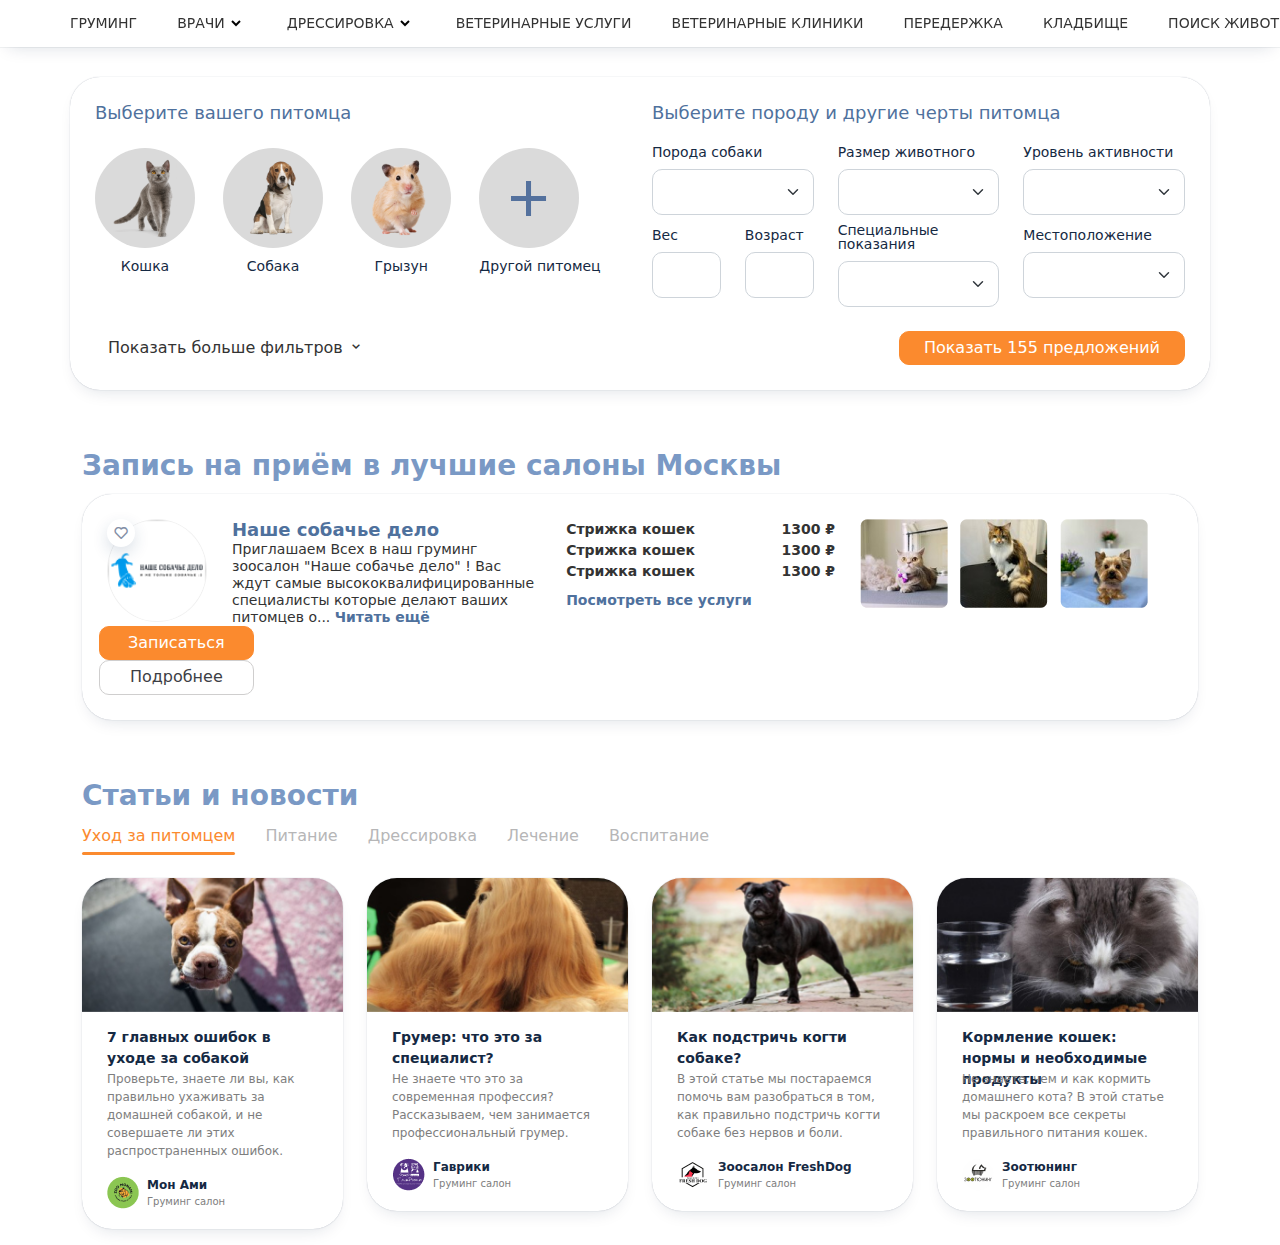
==== commit 7a3d0b5a: "fix html block best services and create media breakpoint" ====
--- a/docs/index.html
+++ b/docs/index.html
@@ -195,10 +195,10 @@
 
         <div class="row mt-5">
             <div class="col">
-                <h1>Популярные предложения</h1>
-            </div>
-        </div>
-        <div class="row">
+                <h1>Запись на приём в лучшие салоны Москвы</h1>
+            </div>
+        </div>
+        <!-- <div class="row">
             <div class="col">
                 <div class="nav-category">
                     <ul class="nav-category__items">
@@ -211,13 +211,16 @@
                     </ul>
                 </div>
             </div>
-        </div>
+        </div> -->
         <div class="row">
-            <div class="col best-services content">
-                <div class="best-service">
-                    <div>
-                        <div>
-                            <img src="./img/img-best-1.png" alt="">
+            <div class="col">
+                <div class="best-service content">
+                    <div class="best-service__logo">
+                        <div class="position-relative">
+                            <div class="favorite-button" data-bs-toggle="modal" data-bs-target="#exampleModal">
+                                <i class='bx bx-heart' ></i>
+                            </div>
+                            <img src="./img/img-best-2.png" alt="">
                         </div>
                     </div>
                     <div class="best-service__info">
@@ -264,206 +267,6 @@
                         </div>
                     </div>
                 </div>
-                <div class="best-service">
-                    <div>
-                        <div>
-                            <img src="./img/img-best-1.png" alt="">
-                        </div>
-                    </div>
-                    <div class="best-service__info">
-                        <div>
-                            <ul>
-                                <li class="best-service__info__name">Наше собачье дело</li>
-                                <li class="best-service__info__description">
-                                    Приглашаем Всех в наш груминг зоосалон "Наше собачье дело" ! Вас ждут самые
-                                    высококвалифицированные специалисты которые делают ваших питомцев о... <a
-                                        href="">Читать ещё</a>
-                                </li>
-                            </ul>
-                        </div>
-                    </div>
-                    <div class="best-service__services">
-                        <div>
-                            <ul class="best-service__service">
-                                <li>Стрижка кошек <span>1300 ₽</span></li>
-                                <li>Стрижка кошек <span>1300 ₽</span></li>
-                                <li>Стрижка кошек <span>1300 ₽</span></li>
-                                <li>
-                                    <a href="">Посмотреть все услуги</a>
-                                </li>
-                            </ul>
-                        </div>
-                    </div>
-                    <div class="best-service__photos">
-                        <div>
-                            <img src="./img/img-best-d-1.png" alt="">
-                        </div>
-                        <div>
-                            <img src="./img/img-best-d-2.png" alt="">
-                        </div>
-                        <div>
-                            <img src="./img/img-best-d-3.png" alt="">
-                        </div>
-                    </div>
-                    <div class="best-service__actions">
-                        <div>
-                            <button class="btn btn-primary">Записаться</button>
-                        </div>
-                        <div>
-                            <button class="btn btn-outline-secondary">Подробнее</button>
-                        </div>
-                    </div>
-                </div>
-                <div class="best-service">
-                    <div>
-                        <div>
-                            <img src="./img/img-best-1.png" alt="">
-                        </div>
-                    </div>
-                    <div class="best-service__info">
-                        <div>
-                            <ul>
-                                <li class="best-service__info__name">Наше собачье дело</li>
-                                <li class="best-service__info__description">
-                                    Приглашаем Всех в наш груминг зоосалон "Наше собачье дело" ! Вас ждут самые
-                                    высококвалифицированные специалисты которые делают ваших питомцев о... <a
-                                        href="">Читать ещё</a>
-                                </li>
-                            </ul>
-                        </div>
-                    </div>
-                    <div class="best-service__services">
-                        <div>
-                            <ul class="best-service__service">
-                                <li>Стрижка кошек <span>1300 ₽</span></li>
-                                <li>Стрижка кошек <span>1300 ₽</span></li>
-                                <li>Стрижка кошек <span>1300 ₽</span></li>
-                                <li>
-                                    <a href="">Посмотреть все услуги</a>
-                                </li>
-                            </ul>
-                        </div>
-                    </div>
-                    <div class="best-service__photos">
-                        <div>
-                            <img src="./img/img-best-d-1.png" alt="">
-                        </div>
-                        <div>
-                            <img src="./img/img-best-d-2.png" alt="">
-                        </div>
-                        <div>
-                            <img src="./img/img-best-d-3.png" alt="">
-                        </div>
-                    </div>
-                    <div class="best-service__actions">
-                        <div>
-                            <button class="btn btn-primary">Записаться</button>
-                        </div>
-                        <div>
-                            <button class="btn btn-outline-secondary">Подробнее</button>
-                        </div>
-                    </div>
-                </div>
-                <div class="best-service">
-                    <div>
-                        <div>
-                            <img src="./img/img-best-1.png" alt="">
-                        </div>
-                    </div>
-                    <div class="best-service__info">
-                        <div>
-                            <ul>
-                                <li class="best-service__info__name">Наше собачье дело</li>
-                                <li class="best-service__info__description">
-                                    Приглашаем Всех в наш груминг зоосалон "Наше собачье дело" ! Вас ждут самые
-                                    высококвалифицированные специалисты которые делают ваших питомцев о... <a
-                                        href="">Читать ещё</a>
-                                </li>
-                            </ul>
-                        </div>
-                    </div>
-                    <div class="best-service__services">
-                        <div>
-                            <ul class="best-service__service">
-                                <li>Стрижка кошек <span>1300 ₽</span></li>
-                                <li>Стрижка кошек <span>1300 ₽</span></li>
-                                <li>Стрижка кошек <span>1300 ₽</span></li>
-                                <li>
-                                    <a href="">Посмотреть все услуги</a>
-                                </li>
-                            </ul>
-                        </div>
-                    </div>
-                    <div class="best-service__photos">
-                        <div>
-                            <img src="./img/img-best-d-1.png" alt="">
-                        </div>
-                        <div>
-                            <img src="./img/img-best-d-2.png" alt="">
-                        </div>
-                        <div>
-                            <img src="./img/img-best-d-3.png" alt="">
-                        </div>
-                    </div>
-                    <div class="best-service__actions">
-                        <div>
-                            <button class="btn btn-primary">Записаться</button>
-                        </div>
-                        <div>
-                            <button class="btn btn-outline-secondary">Подробнее</button>
-                        </div>
-                    </div>
-                </div>
-                <div class="best-service">
-                    <div>
-                        <div>
-                            <img src="./img/img-best-1.png" alt="">
-                        </div>
-                    </div>
-                    <div class="best-service__info">
-                        <div>
-                            <ul>
-                                <li class="best-service__info__name">Наше собачье дело</li>
-                                <li class="best-service__info__description">
-                                    Приглашаем Всех в наш груминг зоосалон "Наше собачье дело" ! Вас ждут самые
-                                    высококвалифицированные специалисты которые делают ваших питомцев о... <a
-                                        href="">Читать ещё</a>
-                                </li>
-                            </ul>
-                        </div>
-                    </div>
-                    <div class="best-service__services">
-                        <div>
-                            <ul class="best-service__service">
-                                <li>Стрижка кошек <span>1300 ₽</span></li>
-                                <li>Стрижка кошек <span>1300 ₽</span></li>
-                                <li>Стрижка кошек <span>1300 ₽</span></li>
-                                <li>
-                                    <a href="">Посмотреть все услуги</a>
-                                </li>
-                            </ul>
-                        </div>
-                    </div>
-                    <div class="best-service__photos">
-                        <div>
-                            <img src="./img/img-best-d-1.png" alt="">
-                        </div>
-                        <div>
-                            <img src="./img/img-best-d-2.png" alt="">
-                        </div>
-                        <div>
-                            <img src="./img/img-best-d-3.png" alt="">
-                        </div>
-                    </div>
-                    <div class="best-service__actions">
-                        <div>
-                            <button class="btn btn-primary">Записаться</button>
-                        </div>
-                        <div>
-                            <button class="btn btn-outline-secondary">Подробнее</button>
-                        </div>
-                    </div>
-                </div>
             </div>
         </div>
 
@@ -501,7 +304,7 @@
 
         <!-- Блок статей и новостей -->
         <div class="row">
-            <div class="col-sm-4 col-md-3">
+            <div class="col-sm-6 col-md-3 mb-sm-3">
                 <div class="content">
                     <img src="./img/news-one.png" class="card-img-top" alt="...">
                     <div class="card-body p-25">
@@ -524,7 +327,7 @@
                     </div>
                 </div>
             </div>
-            <div class="col-sm-4 col-md-3">
+            <div class="col-sm-6 col-md-3 mb-sm-3">
                 <div class="content">
                     <img src="./img/news-two.png" class="card-img-top" alt="...">
                     <div class="card-body p-25">
@@ -547,7 +350,7 @@
                     </div>
                 </div>
             </div>
-            <div class="col-sm-4 col-md-3">
+            <div class="col-sm-6 col-md-3 mb-sm-3">
                 <div class="content">
                     <img src="./img/news-three.png" class="card-img-top" alt="...">
                     <div class="card-body">
@@ -570,7 +373,7 @@
                     </div>
                 </div>
             </div>
-            <div class="col-sm-4 col-md-3">
+            <div class="col-sm-6 col-md-3 mb-sm-3">
                 <div class="content">
                     <img src="./img/news-four.png" class="card-img-top" alt="...">
                     <div class="card-body p-25">
@@ -596,6 +399,24 @@
         </div>
 
 
+        <div class="modal fade" id="exampleModal" tabindex="-1" aria-labelledby="exampleModalLabel" aria-hidden="true">
+            <div class="modal-dialog modal-dialog-centered">
+              <div class="modal-content">
+                <div class="modal-header">
+                  <h5 class="modal-title" id="exampleModalLabel"></h5>
+                  <button type="button" class="btn-close" data-bs-dismiss="modal" aria-label="Close"></button>
+                </div>
+                <div class="modal-body">
+                    Тут должно быть призыв к действию, хотите добавить в избранное? Зарегестрируйтесь
+                    Наподобие как <a href="https://docdoc.ru/doctor" target="_blank">клик</a>
+                </div>
+                <div class="modal-footer">
+                  <button type="button" class="btn btn-secondary" data-bs-dismiss="modal">Close</button>
+                  <button type="button" class="btn btn-primary">Save changes</button>
+                </div>
+              </div>
+            </div>
+          </div>
 
 
 
--- a/docs/css/filter.css
+++ b/docs/css/filter.css
@@ -90,3 +90,4 @@
 .show-all {
   height: 625px;
 }
+
--- a/docs/css/buttons.css
+++ b/docs/css/buttons.css
@@ -37,3 +37,26 @@
     padding: 0.26rem 0.75rem;
     color: #3C3E44;
 }
+
+.favorite-button {
+    width: 28px;
+    height: 28px;
+    border-radius: 100%;
+    box-shadow: 0px 6px 16px rgba(26, 61, 107, 0.16);
+    position: absolute;
+    top: 0;
+    left: 0;
+    background: #ffffff;
+    display: flex;
+    align-items: center;
+    justify-content: center;
+    color: #828EA5;
+    transition: all 0.3s ease;
+    cursor: pointer;
+}
+
+.favorite-button:hover {
+    color: #E4508F;
+    transform: scale(1.1);
+    transition: all 0.3s ease;
+}--- a/docs/css/bestservices.css
+++ b/docs/css/bestservices.css
@@ -1,7 +1,3 @@
-.best-services {
-    padding: 25px;
-}
-
 .best-service:before {
     content: "";
     position: absolute;
@@ -10,6 +6,12 @@
     height: 1px;
     width: 104%;
     background: #CFCECE;
+}
+
+.best-service__logo div img {
+    border-radius: 100%;
+    border: 0.1px solid #f1f1f1;
+    width: 100px;
 }
 
 .best-service:last-child::before {
@@ -28,6 +30,7 @@
     flex-wrap: wrap;
     position: relative;
     margin-bottom: 50px;
+    padding: 25px;
 }
 
 .best-service:last-child {
@@ -104,4 +107,25 @@
 
 .best-service__actions div button {
     width: 155px;
+}
+
+/*  Medium devices (tablets, 768px and up) */
+@media (max-width: 768px) {
+    .best-service__info {
+        width: 71%;
+        margin-bottom: 25px;
+    }
+    .best-service__services {
+        width: 100%;
+        flex-grow: 0;
+        margin-bottom: 25px;
+    }
+    .best-service__photos {
+        width: 100%;
+        margin-bottom: 25px;
+    }
+    .best-service__actions {
+        width: 100%;
+        flex-direction: row-reverse;
+    }
 }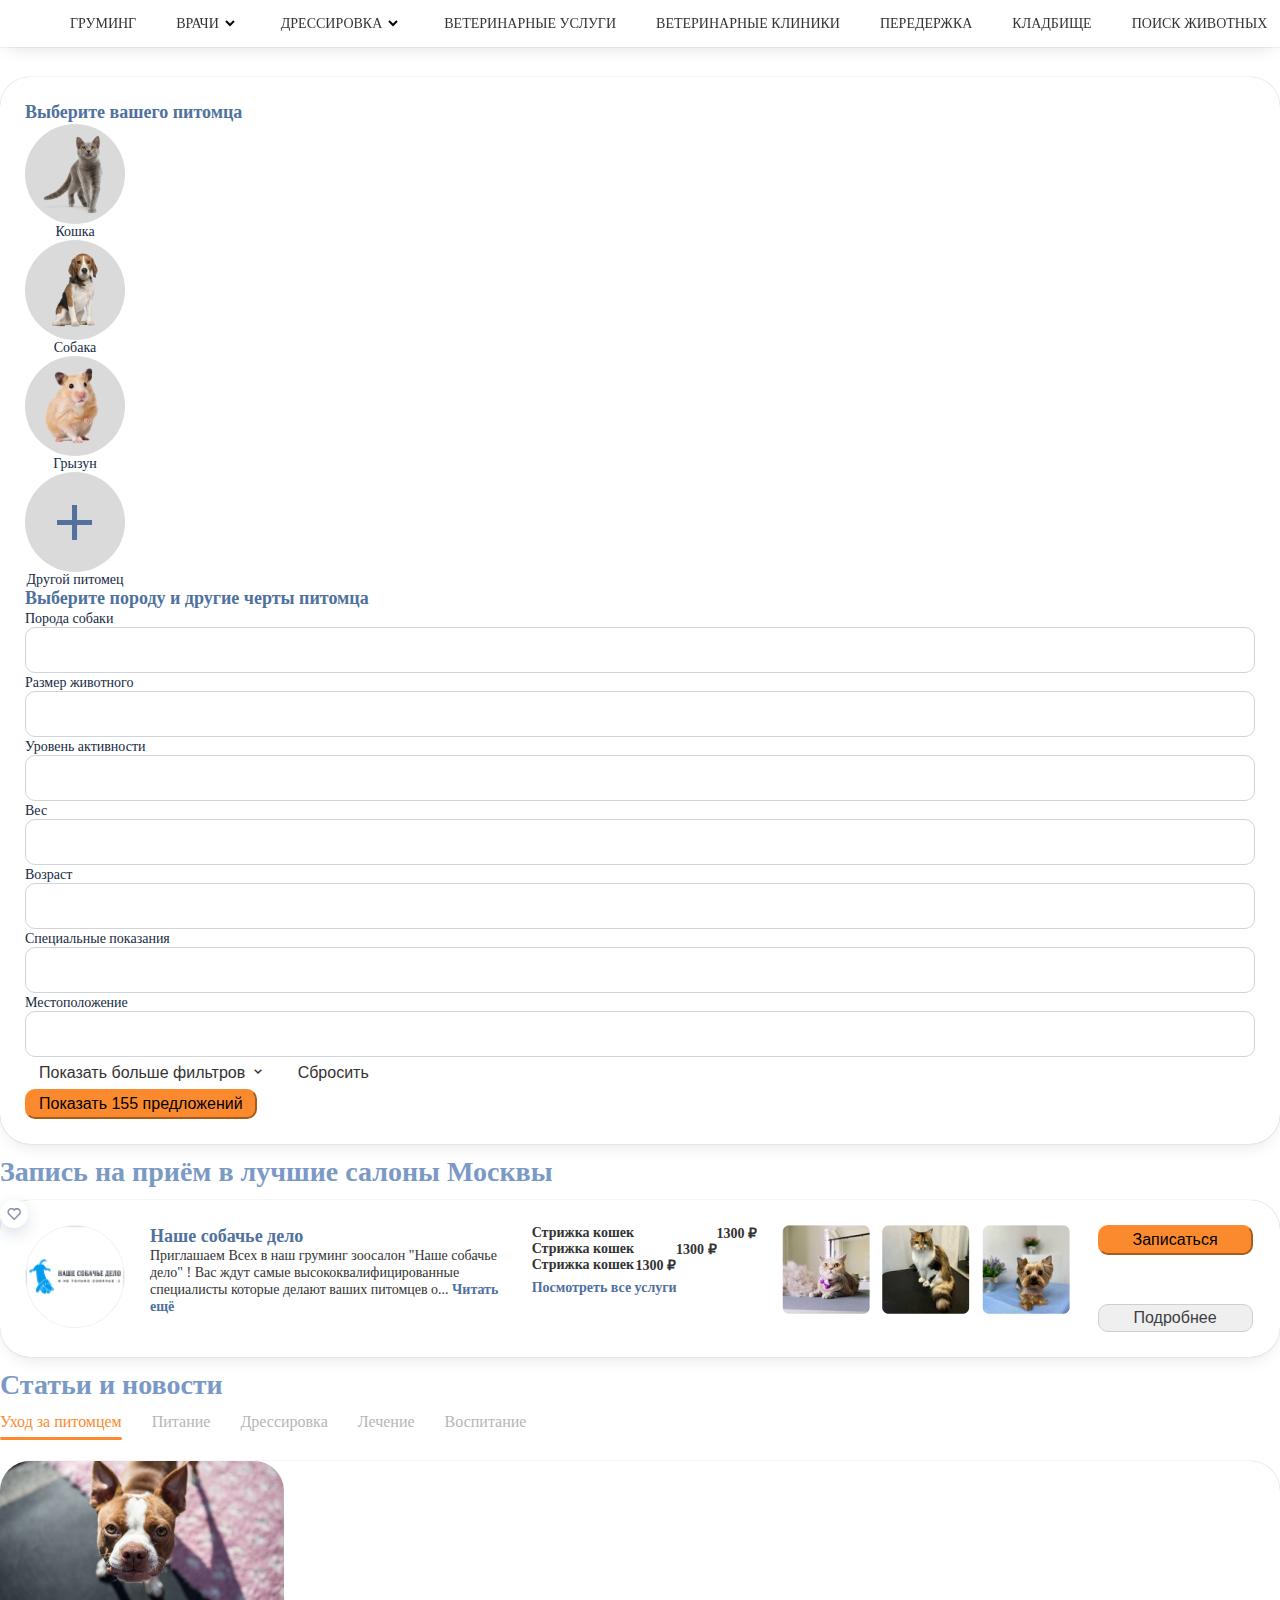
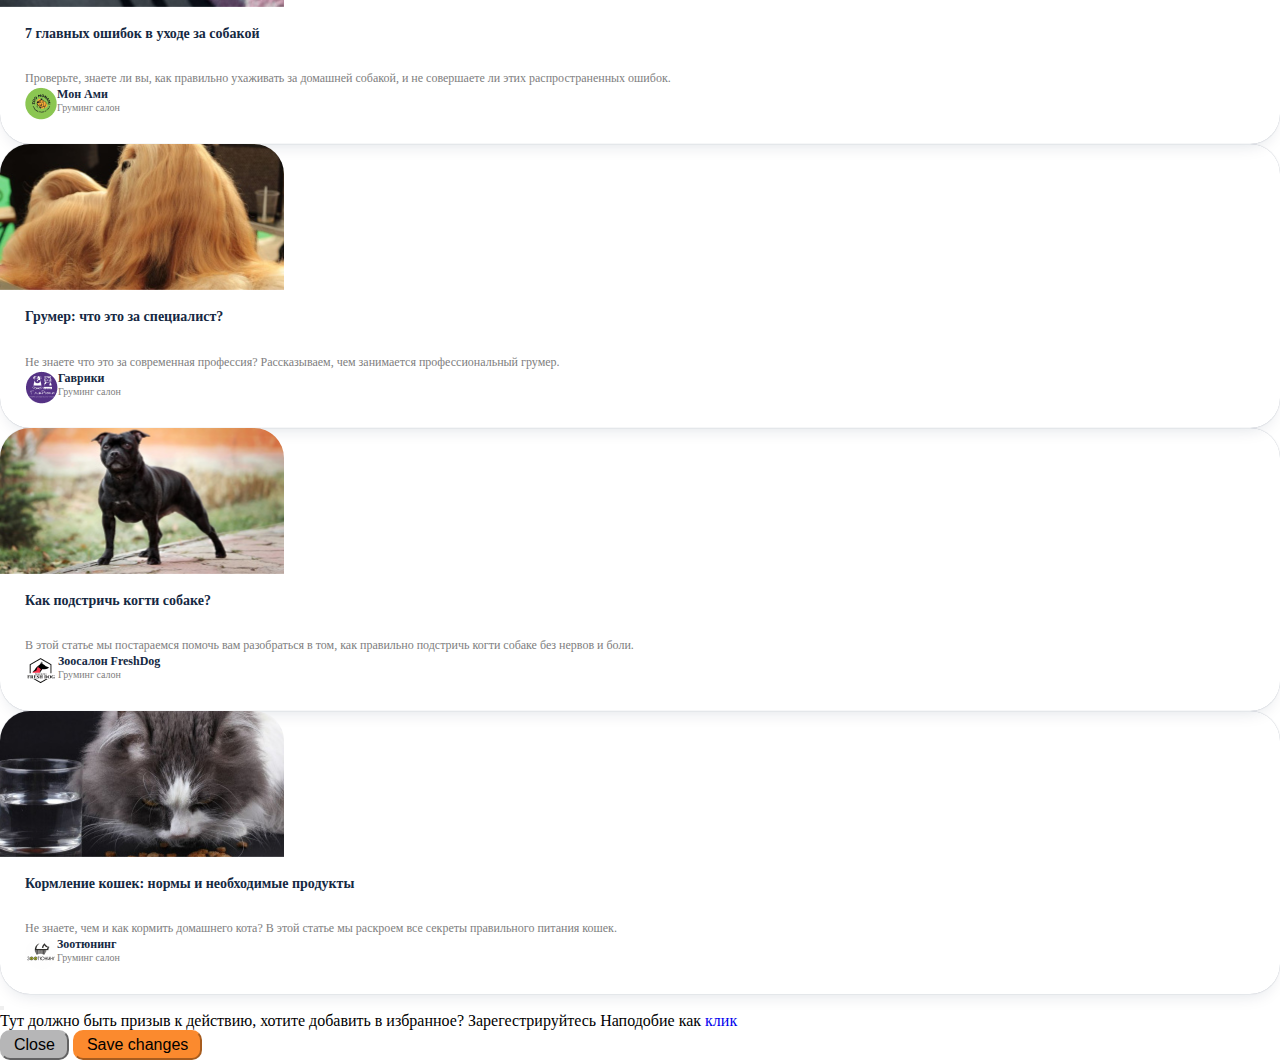
==== commit 09db40b5: "fix connect bootstrap" ====
--- a/docs/index.html
+++ b/docs/index.html
@@ -7,7 +7,7 @@
     <meta name="viewport" content="width=device-width, initial-scale=1">
 
     <!-- Bootstrap CSS -->
-    <link rel="stylesheet" href="./css/bootstrap.min.css">
+    <link href="https://cdn.jsdelivr.net/npm/bootstrap@5.0.2/dist/css/bootstrap.min.css" rel="stylesheet" integrity="sha384-EVSTQN3/azprG1Anm3QDgpJLIm9Nao0Yz1ztcQTwFspd3yD65VohhpuuCOmLASjC" crossorigin="anonymous">
 
     <link rel="stylesheet" href="./css/all.css">
 
@@ -423,7 +423,8 @@
 
 
 
-        <script src="./js/bootstrap.bundle.min.js"></script>
+          <script src="https://cdn.jsdelivr.net/npm/bootstrap@5.0.2/dist/js/bootstrap.bundle.min.js" integrity="sha384-MrcW6ZMFYlzcLA8Nl+NtUVF0sA7MsXsP1UyJoMp4YLEuNSfAP+JcXn/tWtIaxVXM" crossorigin="anonymous"></script>
+
 
         <script src="./js/main.js"></script>
 </body>
--- a/docs/css/bestservices.css
+++ b/docs/css/bestservices.css
@@ -31,6 +31,7 @@
     position: relative;
     margin-bottom: 50px;
     padding: 25px;
+    
 }
 
 .best-service:last-child {
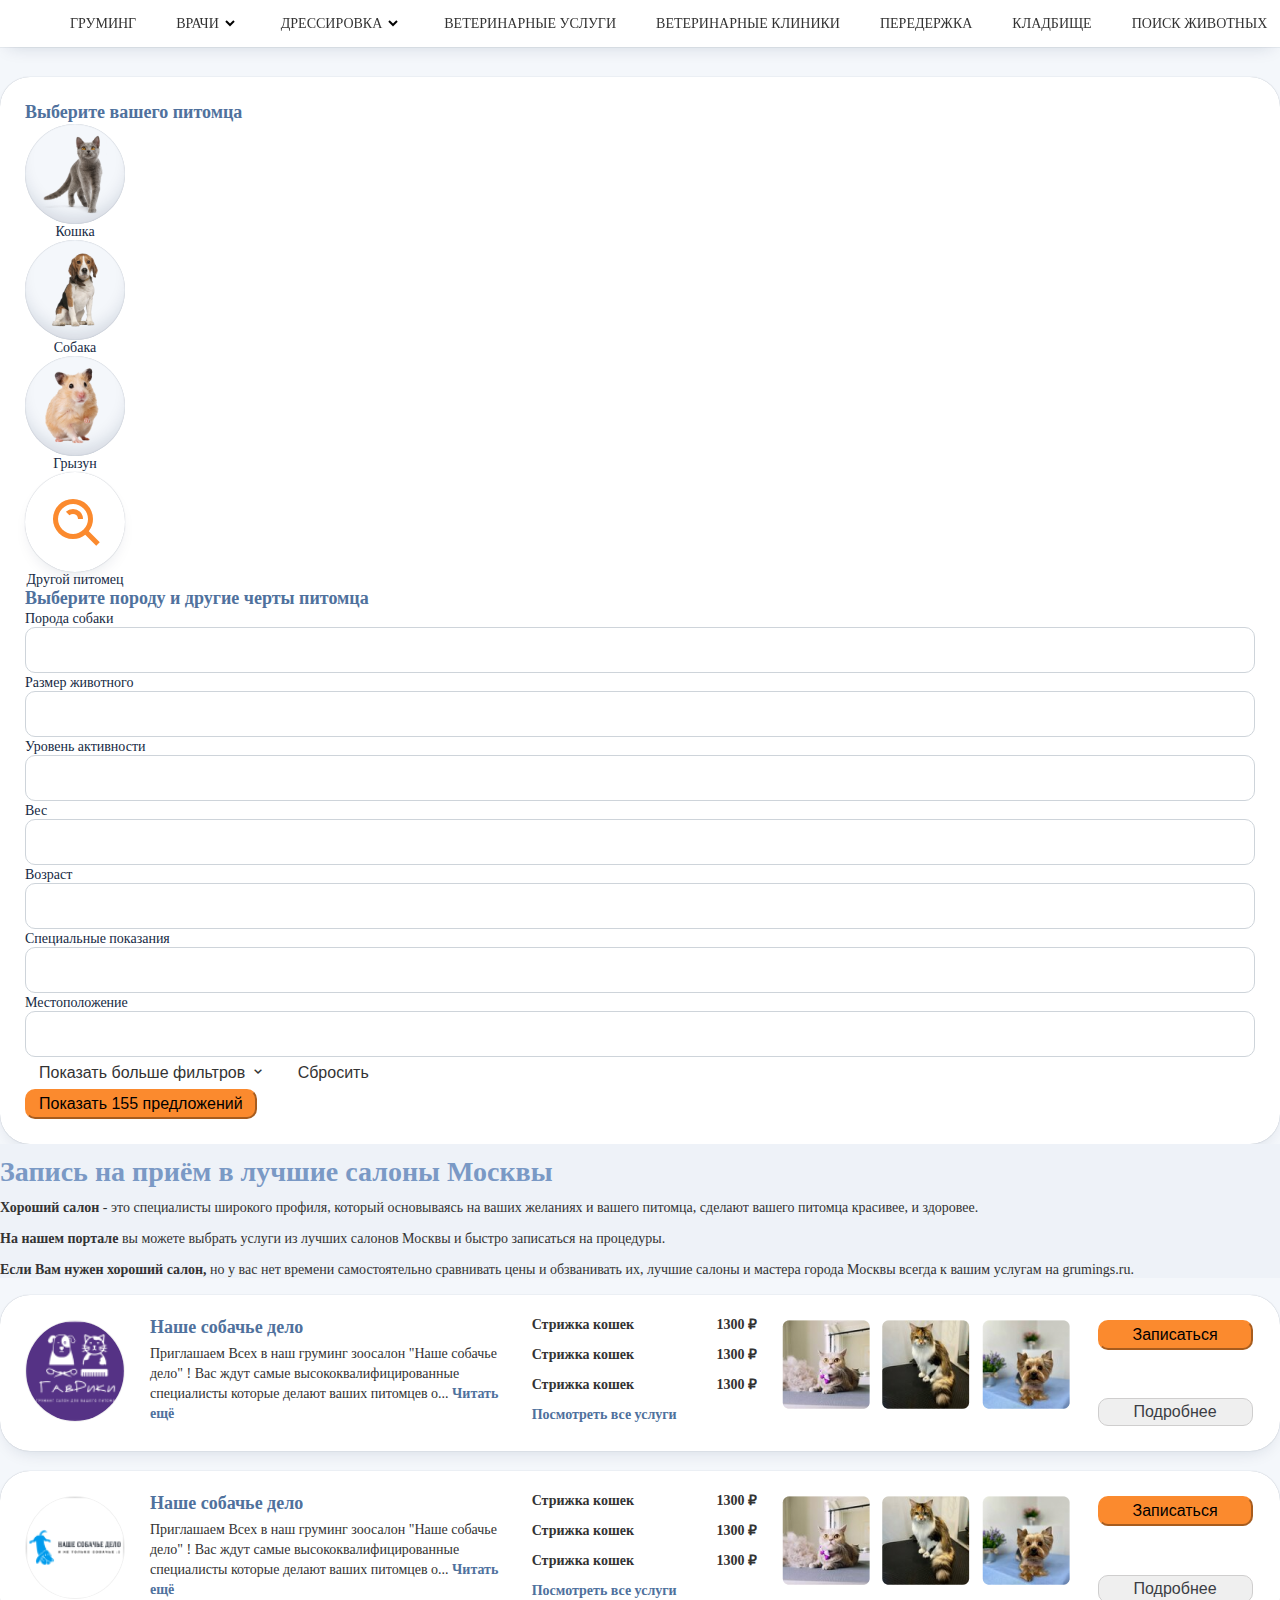
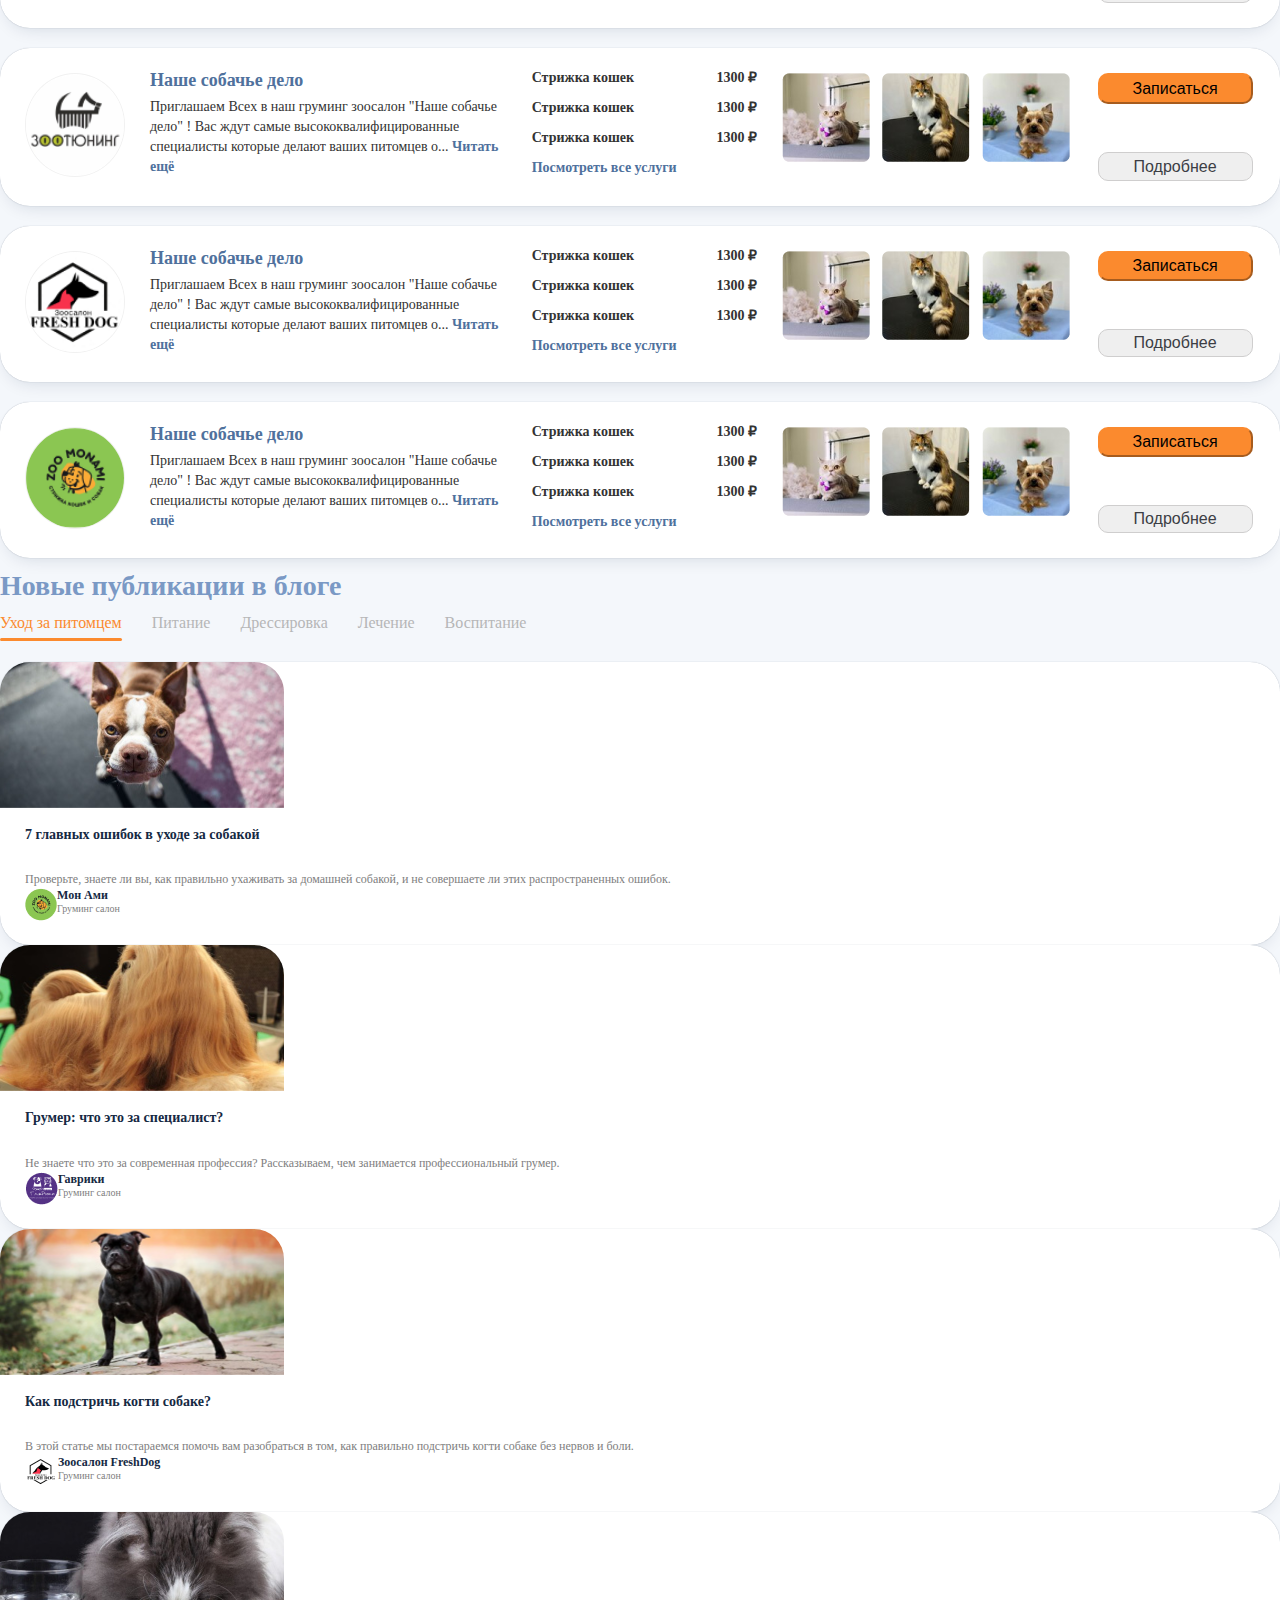
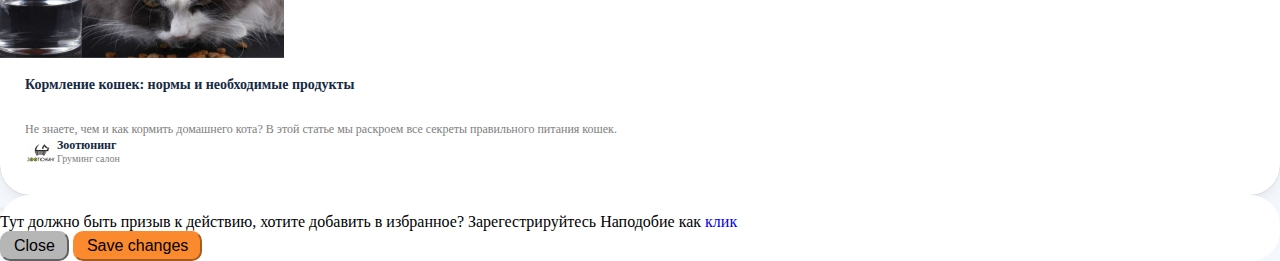
==== commit 3a493014: "update falter box" ====
--- a/docs/index.html
+++ b/docs/index.html
@@ -7,7 +7,8 @@
     <meta name="viewport" content="width=device-width, initial-scale=1">
 
     <!-- Bootstrap CSS -->
-    <link href="https://cdn.jsdelivr.net/npm/bootstrap@5.0.2/dist/css/bootstrap.min.css" rel="stylesheet" integrity="sha384-EVSTQN3/azprG1Anm3QDgpJLIm9Nao0Yz1ztcQTwFspd3yD65VohhpuuCOmLASjC" crossorigin="anonymous">
+    <link href="https://cdn.jsdelivr.net/npm/bootstrap@5.0.2/dist/css/bootstrap.min.css" rel="stylesheet"
+        integrity="sha384-EVSTQN3/azprG1Anm3QDgpJLIm9Nao0Yz1ztcQTwFspd3yD65VohhpuuCOmLASjC" crossorigin="anonymous">
 
     <link rel="stylesheet" href="./css/all.css">
 
@@ -18,6 +19,7 @@
     <link rel="stylesheet" href="./css/filter.css">
     <link rel="stylesheet" href="./css/buttons.css">
     <link rel="stylesheet" href="./css/bestservices.css">
+    <link rel="stylesheet" href="./css/modal.css">
 
 
     <title>Grumings</title>
@@ -25,8 +27,7 @@
 
 <body>
     <div class="container content-page">
-        <div class="container-fluid">
-            <!-- <nav class="header-top-box fixed-top">
+        <!-- <nav class="header-top-box fixed-top">
                 <div class="header-top">
                     <div class="nav-links">
                       <ul class="links">
@@ -43,56 +44,55 @@
                     </div>
                   </div>
             </nav> -->
-            <nav class="shadow">
-                <div class="navigation-bar">
-                    <i class='bx bx-menu'></i>
-                    <div class="nav-links nav-wrapper">
-                        <div class="sidebar-logo">
-                            <i class='bx bx-x'></i>
-                        </div>
-                        <ul class="links nav-ul">
-                            <li class="active"><a href="#">Груминг</a></li>
-                            <li>
-                                <a href="#">Врачи</a>
-                                <i class='bx bxs-chevron-down htmlcss-arrow arrow  '></i>
-                                <ul class="htmlCss-sub-menu sub-menu">
-                                    <li><a href="#">Web Design</a></li>
-                                    <li><a href="#">Login Forms</a></li>
-                                    <li><a href="#">Card Design</a></li>
-                                    <li class="more">
-                                        <span><a href="#">More</a>
-                                            <i class='bx bxs-chevron-right arrow more-arrow'></i>
-                                        </span>
-                                        <ul class="more-sub-menu sub-menu">
-                                            <li><a href="#">Neumorphism</a></li>
-                                            <li><a href="#">Pre-loader</a></li>
-                                            <li><a href="#">Glassmorphism</a></li>
-                                        </ul>
-                                    </li>
-                                </ul>
-                            </li>
-                            <li>
-                                <a href="#">Дрессировка</a>
-                                <i class='bx bxs-chevron-down js-arrow arrow '></i>
-                                <ul class="js-sub-menu sub-menu">
-                                    <li><a href="#">Dynamic Clock</a></li>
-                                    <li><a href="#">Form Validation</a></li>
-                                    <li><a href="#">Card Slider</a></li>
-                                    <li><a href="#">Complete Website</a></li>
-                                </ul>
-                            </li>
-                            <li><a href="#">Ветеринарные услуги</a></li>
-                            <li><a href="#">Ветеринарные клиники</a></li>
-                            <li><a href="#">Передержка</a></li>
-                            <li><a href="#">Кладбище</a></li>
-                            <li><a href="#">Поиск животных</a></li>
-                            <li><a href="#">Питание</a></li>
-                            <li><a href="#">Продажа</a></li>
-                        </ul>
-                    </div>
-                </div>
-            </nav>
-        </div>
+        <nav class="shadow">
+            <div class="navigation-bar">
+                <i class='bx bx-menu'></i>
+                <div class="nav-links nav-wrapper">
+                    <div class="sidebar-logo">
+                        <i class='bx bx-x'></i>
+                    </div>
+                    <ul class="links nav-ul">
+                        <li class="active"><a href="#">Груминг</a></li>
+                        <li>
+                            <a href="#">Врачи</a>
+                            <i class='bx bxs-chevron-down htmlcss-arrow arrow  '></i>
+                            <ul class="htmlCss-sub-menu sub-menu">
+                                <li><a href="#">Web Design</a></li>
+                                <li><a href="#">Login Forms</a></li>
+                                <li><a href="#">Card Design</a></li>
+                                <li class="more">
+                                    <span><a href="#">More</a>
+                                        <i class='bx bxs-chevron-right arrow more-arrow'></i>
+                                    </span>
+                                    <ul class="more-sub-menu sub-menu">
+                                        <li><a href="#">Neumorphism</a></li>
+                                        <li><a href="#">Pre-loader</a></li>
+                                        <li><a href="#">Glassmorphism</a></li>
+                                    </ul>
+                                </li>
+                            </ul>
+                        </li>
+                        <li>
+                            <a href="#">Дрессировка</a>
+                            <i class='bx bxs-chevron-down js-arrow arrow '></i>
+                            <ul class="js-sub-menu sub-menu">
+                                <li><a href="#">Dynamic Clock</a></li>
+                                <li><a href="#">Form Validation</a></li>
+                                <li><a href="#">Card Slider</a></li>
+                                <li><a href="#">Complete Website</a></li>
+                            </ul>
+                        </li>
+                        <li><a href="#">Ветеринарные услуги</a></li>
+                        <li><a href="#">Ветеринарные клиники</a></li>
+                        <li><a href="#">Передержка</a></li>
+                        <li><a href="#">Кладбище</a></li>
+                        <li><a href="#">Поиск животных</a></li>
+                        <li><a href="#">Питание</a></li>
+                        <li><a href="#">Продажа</a></li>
+                    </ul>
+                </div>
+            </div>
+        </nav>
         <div class="row">
             <div class="col">
                 <div class="row justify-content-between content filter-box">
@@ -128,8 +128,8 @@
                                 </div>
                             </div>
                             <div class="col-md-3 col-sm-3 filter-box__animal">
-                                <div class="filter-box__animal-bg">
-                                    <i class='bx bx-plus'></i>
+                                <div class="filter-box__animal-bg animal-search">
+                                    <i class='bx bx-search-alt'></i>
                                 </div>
                                 <div class="filter-box__animal-title mt-2">
                                     <p>Другой питомец</p>
@@ -180,7 +180,7 @@
                     </div>
                     <div class="row justify-content-between p-0 m-0" style="margin-top: auto !important;">
                         <div class="col text-start mt-4 ps-0">
-                            <button class="btn btn-transparent filter-show-all-button" onclick="changeHeight()">Показать
+                            <button class="btn btn-transparent filter-show-all-button fw-normal" onclick="changeHeight()">Показать
                                 больше фильтров <i class='bx bx-chevron-down filter-arrow'></i></button>
                             <button class="btn btn-transparent filter-clear-button d-none">Сбросить</button>
                         </div>
@@ -193,11 +193,6 @@
         </div>
 
 
-        <div class="row mt-5">
-            <div class="col">
-                <h1>Запись на приём в лучшие салоны Москвы</h1>
-            </div>
-        </div>
         <!-- <div class="row">
             <div class="col">
                 <div class="nav-category">
@@ -212,15 +207,36 @@
                 </div>
             </div>
         </div> -->
+
+    </div>
+
+    <div class="container-fluid bg-dark">
+        <div class="container">
+            <div class="row heading-text mt-5 mb-4">
+                <div class="col-md-12 heading-text_title">
+                    <h1>Запись на приём в лучшие салоны Москвы</h1>
+                </div>
+                <div class="col-md-12 heading_text_info">
+                    <p><b>Хороший салон</b> - это специалисты широкого профиля, который основываясь на ваших желаниях и
+                        вашего питомца, сделают вашего питомца красивее, и здоровее.</p>
+                    <p><b>На нашем портале</b> вы можете выбрать услуги из лучших салонов Москвы и быстро записаться на
+                        процедуры.</p>
+                    <p><b>Если Вам нужен хороший салон,</b> но у вас нет времени самостоятельно сравнивать цены и
+                        обзванивать их, лучшие салоны и мастера города Москвы всегда к вашим услугам на grumings.ru.</p>
+                </div>
+            </div>
+        </div>
+    </div>
+    <div class="container">
         <div class="row">
             <div class="col">
                 <div class="best-service content">
                     <div class="best-service__logo">
                         <div class="position-relative">
                             <div class="favorite-button" data-bs-toggle="modal" data-bs-target="#exampleModal">
-                                <i class='bx bx-heart' ></i>
-                            </div>
-                            <img src="./img/img-best-2.png" alt="">
+                                <i class='bx bx-heart'></i>
+                            </div>
+                            <img src="./img/img-best-1.png" alt="">
                         </div>
                     </div>
                     <div class="best-service__info">
@@ -267,16 +283,235 @@
                         </div>
                     </div>
                 </div>
+                <div class="best-service content">
+                    <div class="best-service__logo">
+                        <div class="position-relative">
+                            <div class="favorite-button" data-bs-toggle="modal" data-bs-target="#exampleModal">
+                                <i class='bx bx-heart'></i>
+                            </div>
+                            <img src="./img/img-best-2.png" alt="">
+                        </div>
+                    </div>
+                    <div class="best-service__info">
+                        <div>
+                            <ul>
+                                <li class="best-service__info__name">Наше собачье дело</li>
+                                <li class="best-service__info__description">
+                                    Приглашаем Всех в наш груминг зоосалон "Наше собачье дело" ! Вас ждут самые
+                                    высококвалифицированные специалисты которые делают ваших питомцев о... <a
+                                        href="">Читать ещё</a>
+                                </li>
+                            </ul>
+                        </div>
+                    </div>
+                    <div class="best-service__services">
+                        <div>
+                            <ul class="best-service__service">
+                                <li>Стрижка кошек <span>1300 ₽</span></li>
+                                <li>Стрижка кошек <span>1300 ₽</span></li>
+                                <li>Стрижка кошек <span>1300 ₽</span></li>
+                                <li>
+                                    <a href="">Посмотреть все услуги</a>
+                                </li>
+                            </ul>
+                        </div>
+                    </div>
+                    <div class="best-service__photos">
+                        <div>
+                            <img src="./img/img-best-d-1.png" alt="">
+                        </div>
+                        <div>
+                            <img src="./img/img-best-d-2.png" alt="">
+                        </div>
+                        <div>
+                            <img src="./img/img-best-d-3.png" alt="">
+                        </div>
+                    </div>
+                    <div class="best-service__actions">
+                        <div>
+                            <button class="btn btn-primary">Записаться</button>
+                        </div>
+                        <div>
+                            <button class="btn btn-outline-secondary">Подробнее</button>
+                        </div>
+                    </div>
+                </div>
+                <div class="best-service content">
+                    <div class="best-service__logo">
+                        <div class="position-relative">
+                            <div class="favorite-button" data-bs-toggle="modal" data-bs-target="#exampleModal">
+                                <i class='bx bx-heart'></i>
+                            </div>
+                            <img src="./img/img-best-3.png" alt="">
+                        </div>
+                    </div>
+                    <div class="best-service__info">
+                        <div>
+                            <ul>
+                                <li class="best-service__info__name">Наше собачье дело</li>
+                                <li class="best-service__info__description">
+                                    Приглашаем Всех в наш груминг зоосалон "Наше собачье дело" ! Вас ждут самые
+                                    высококвалифицированные специалисты которые делают ваших питомцев о... <a
+                                        href="">Читать ещё</a>
+                                </li>
+                            </ul>
+                        </div>
+                    </div>
+                    <div class="best-service__services">
+                        <div>
+                            <ul class="best-service__service">
+                                <li>Стрижка кошек <span>1300 ₽</span></li>
+                                <li>Стрижка кошек <span>1300 ₽</span></li>
+                                <li>Стрижка кошек <span>1300 ₽</span></li>
+                                <li>
+                                    <a href="">Посмотреть все услуги</a>
+                                </li>
+                            </ul>
+                        </div>
+                    </div>
+                    <div class="best-service__photos">
+                        <div>
+                            <img src="./img/img-best-d-1.png" alt="">
+                        </div>
+                        <div>
+                            <img src="./img/img-best-d-2.png" alt="">
+                        </div>
+                        <div>
+                            <img src="./img/img-best-d-3.png" alt="">
+                        </div>
+                    </div>
+                    <div class="best-service__actions">
+                        <div>
+                            <button class="btn btn-primary">Записаться</button>
+                        </div>
+                        <div>
+                            <button class="btn btn-outline-secondary">Подробнее</button>
+                        </div>
+                    </div>
+                </div>
+                <div class="best-service content">
+                    <div class="best-service__logo">
+                        <div class="position-relative">
+                            <div class="favorite-button" data-bs-toggle="modal" data-bs-target="#exampleModal">
+                                <i class='bx bx-heart'></i>
+                            </div>
+                            <img src="./img/img-best-4.png" alt="">
+                        </div>
+                    </div>
+                    <div class="best-service__info">
+                        <div>
+                            <ul>
+                                <li class="best-service__info__name">Наше собачье дело</li>
+                                <li class="best-service__info__description">
+                                    Приглашаем Всех в наш груминг зоосалон "Наше собачье дело" ! Вас ждут самые
+                                    высококвалифицированные специалисты которые делают ваших питомцев о... <a
+                                        href="">Читать ещё</a>
+                                </li>
+                            </ul>
+                        </div>
+                    </div>
+                    <div class="best-service__services">
+                        <div>
+                            <ul class="best-service__service">
+                                <li>Стрижка кошек <span>1300 ₽</span></li>
+                                <li>Стрижка кошек <span>1300 ₽</span></li>
+                                <li>Стрижка кошек <span>1300 ₽</span></li>
+                                <li>
+                                    <a href="">Посмотреть все услуги</a>
+                                </li>
+                            </ul>
+                        </div>
+                    </div>
+                    <div class="best-service__photos">
+                        <div>
+                            <img src="./img/img-best-d-1.png" alt="">
+                        </div>
+                        <div>
+                            <img src="./img/img-best-d-2.png" alt="">
+                        </div>
+                        <div>
+                            <img src="./img/img-best-d-3.png" alt="">
+                        </div>
+                    </div>
+                    <div class="best-service__actions">
+                        <div>
+                            <button class="btn btn-primary">Записаться</button>
+                        </div>
+                        <div>
+                            <button class="btn btn-outline-secondary">Подробнее</button>
+                        </div>
+                    </div>
+                </div>
+                <div class="best-service content">
+                    <div class="best-service__logo">
+                        <div class="position-relative">
+                            <div class="favorite-button" data-bs-toggle="modal" data-bs-target="#exampleModal">
+                                <i class='bx bx-heart'></i>
+                            </div>
+                            <img src="./img/img-best-5.png" alt="">
+                        </div>
+                    </div>
+                    <div class="best-service__info">
+                        <div>
+                            <ul>
+                                <li class="best-service__info__name">Наше собачье дело</li>
+                                <li class="best-service__info__description">
+                                    Приглашаем Всех в наш груминг зоосалон "Наше собачье дело" ! Вас ждут самые
+                                    высококвалифицированные специалисты которые делают ваших питомцев о... <a
+                                        href="">Читать ещё</a>
+                                </li>
+                            </ul>
+                        </div>
+                    </div>
+                    <div class="best-service__services">
+                        <div>
+                            <ul class="best-service__service">
+                                <li>Стрижка кошек <span>1300 ₽</span></li>
+                                <li>Стрижка кошек <span>1300 ₽</span></li>
+                                <li>Стрижка кошек <span>1300 ₽</span></li>
+                                <li>
+                                    <a href="">Посмотреть все услуги</a>
+                                </li>
+                            </ul>
+                        </div>
+                    </div>
+                    <div class="best-service__photos">
+                        <div>
+                            <img src="./img/img-best-d-1.png" alt="">
+                        </div>
+                        <div>
+                            <img src="./img/img-best-d-2.png" alt="">
+                        </div>
+                        <div>
+                            <img src="./img/img-best-d-3.png" alt="">
+                        </div>
+                    </div>
+                    <div class="best-service__actions">
+                        <div>
+                            <button class="btn btn-primary">Записаться</button>
+                        </div>
+                        <div>
+                            <button class="btn btn-outline-secondary">Подробнее</button>
+                        </div>
+                    </div>
+                </div>
             </div>
         </div>
-
-
-
-        <div class="row mt-5">
-            <div class="col">
-                <h1>Статьи и новости</h1>
+    </div>
+
+
+
+
+    <div class="container-fluid">
+        <div class="container">
+            <div class="row heading-text mt-5 mb-4">
+                <div class="col-md-12 heading-text_title">
+                    <h1>Новые публикации в блоге</h1>
+                </div>
             </div>
         </div>
+    </div>
+    <div class="container">
         <!-- Блок выбора категорий статей и новостей -->
         <div class="row">
             <div class="col">
@@ -397,36 +632,40 @@
                 </div>
             </div>
         </div>
-
-
-        <div class="modal fade" id="exampleModal" tabindex="-1" aria-labelledby="exampleModalLabel" aria-hidden="true">
-            <div class="modal-dialog modal-dialog-centered">
-              <div class="modal-content">
+    </div>
+
+
+
+    <div class="modal fade" id="exampleModal" tabindex="-1" aria-labelledby="exampleModalLabel" aria-hidden="true">
+        <div class="modal-dialog modal-dialog-centered">
+            <div class="modal-content">
                 <div class="modal-header">
-                  <h5 class="modal-title" id="exampleModalLabel"></h5>
-                  <button type="button" class="btn-close" data-bs-dismiss="modal" aria-label="Close"></button>
+                    <h5 class="modal-title" id="exampleModalLabel"></h5>
+                    <button type="button" class="btn-close" data-bs-dismiss="modal" aria-label="Close"></button>
                 </div>
                 <div class="modal-body">
                     Тут должно быть призыв к действию, хотите добавить в избранное? Зарегестрируйтесь
                     Наподобие как <a href="https://docdoc.ru/doctor" target="_blank">клик</a>
                 </div>
                 <div class="modal-footer">
-                  <button type="button" class="btn btn-secondary" data-bs-dismiss="modal">Close</button>
-                  <button type="button" class="btn btn-primary">Save changes</button>
-                </div>
-              </div>
-            </div>
-          </div>
-
-
-
-
-
-
-          <script src="https://cdn.jsdelivr.net/npm/bootstrap@5.0.2/dist/js/bootstrap.bundle.min.js" integrity="sha384-MrcW6ZMFYlzcLA8Nl+NtUVF0sA7MsXsP1UyJoMp4YLEuNSfAP+JcXn/tWtIaxVXM" crossorigin="anonymous"></script>
-
-
-        <script src="./js/main.js"></script>
+                    <button type="button" class="btn btn-secondary" data-bs-dismiss="modal">Close</button>
+                    <button type="button" class="btn btn-primary">Save changes</button>
+                </div>
+            </div>
+        </div>
+    </div>
+
+
+
+
+
+
+    <script src="https://cdn.jsdelivr.net/npm/bootstrap@5.0.2/dist/js/bootstrap.bundle.min.js"
+        integrity="sha384-MrcW6ZMFYlzcLA8Nl+NtUVF0sA7MsXsP1UyJoMp4YLEuNSfAP+JcXn/tWtIaxVXM"
+        crossorigin="anonymous"></script>
+
+
+    <script src="./js/main.js"></script>
 </body>
 
 </html>--- a/docs/css/style.css
+++ b/docs/css/style.css
@@ -3,6 +3,15 @@
     padding: 0;
     box-sizing: border-box;
 }
+
+body {
+    background: #F4F7FB;
+}
+
+.bg-dark {
+    background: #EEF2F8 !important;
+}
+
 p {
     margin: 0;
 }
@@ -240,6 +249,16 @@
 }
 
 
+.heading_text_info p {
+    font-size: 14px;
+    color: #333333;
+    margin-bottom: 15px;
+}
+
+.heading_text_info p:last-child {
+    margin-bottom: 17px;
+}
+
 /* Навигационное меню */
 /* .navigation-bar-sidemenu {
     flex-grow: 1;
@@ -288,6 +307,7 @@
 .content {
     box-shadow: 0px 0px 1px rgba(13, 35, 67, 0.35), 0px 8px 17px -8px rgba(13, 35, 67, 0.15);
     border-radius: 30px !important;
+    background: white;
 }
 
 /* ПУНКТЫ ВЫБОРА НОВОСТЕЙ И СТАТЕЙ */
--- a/docs/css/filter.css
+++ b/docs/css/filter.css
@@ -54,22 +54,37 @@
 }
 
 .filter-box__animal-bg {
-  background: #dadada;
+  background: #f4f7fb;
   height: 100px;
   display: flex;
   border-radius: 100%;
   justify-content: center;
+  box-shadow: inset 0px 0px 1px rgba(13, 35, 67, 0.35), inset 0px -14px 17px -8px rgba(13, 35, 67, 0.15);
+}
+
+.animal-search {
+  box-shadow: 0px 0px 1px rgba(13, 35, 67, 0.35), 0px 8px 17px -8px rgba(13, 35, 67, 0.15);
+  background: white;
 }
 
 .filter-box__animal-bg > i {
-  margin-top: 21%;
-  color: #54719d;
+  margin-top: 22%;
+  color: #fb8a2e;
   font-size: 60px;
+  margin-left: 5%;
+  transition: all 0.3s ease;
+  transform: scale(1);
 }
 
 .filter-box__animal-bg > img {
   transform: scale(0.8);
   transition: all 0.3s ease;
+}
+
+.filter-box__animal-bg > i:hover {
+  transform: scale(1.05);
+  transition: all 0.3s ease;
+  color: #ff821d;
 }
 
 .filter-box__animal-bg > img:hover {
@@ -90,4 +105,3 @@
 .show-all {
   height: 625px;
 }
-
--- a/docs/css/buttons.css
+++ b/docs/css/buttons.css
@@ -57,6 +57,5 @@
 
 .favorite-button:hover {
     color: #E4508F;
-    transform: scale(1.1);
     transition: all 0.3s ease;
 }--- a/docs/css/bestservices.css
+++ b/docs/css/bestservices.css
@@ -1,37 +1,15 @@
-.best-service:before {
-    content: "";
-    position: absolute;
-    bottom: -25px;
-    left: -25px;
-    height: 1px;
-    width: 104%;
-    background: #CFCECE;
-}
-
 .best-service__logo div img {
     border-radius: 100%;
     border: 0.1px solid #f1f1f1;
     width: 100px;
 }
 
-.best-service:last-child::before {
-    /* content: "";
-    position: absolute;
-    bottom: -25px;
-    left: -25px;
-    height: 1px;
-    width: 104%; */
-    background: #cfcece00;
-}
-
-
 .best-service {
     display: flex;
     flex-wrap: wrap;
-    position: relative;
-    margin-bottom: 50px;
+    margin-bottom: 20px;
     padding: 25px;
-    
+
 }
 
 .best-service:last-child {
@@ -46,13 +24,14 @@
 .best-service__info__name {
     font-weight: 700;
     font-size: 18px;
-    line-height: 22px;
+    line-height: 14px;
     color: #4F719D;
+    margin-bottom: 10px;
 }
 
 .best-service__info__description {
     font-size: 14px;
-    line-height: 17px;
+    line-height: 20px;
     color: #333333;
 }
 
@@ -69,6 +48,7 @@
     font-size: 14px;
     color: #333333;
     font-weight: 600;
+    line-height: 10px;
 }
 
 .best-service__service li span {
@@ -77,8 +57,13 @@
     font-weight: 700;
 }
 
+.best-service__service li {
+    margin-bottom: 20px;
+}
+
 .best-service__service li:last-child {
     margin-top: 3%;
+    margin-bottom: 0;
 }
 .best-service__service li a {
     color: #4F719D;
--- a/docs/css/modal.css
+++ b/docs/css/modal.css
@@ -0,0 +1,12 @@
+.modal-content {
+    position: relative;
+    display: flex;
+    flex-direction: column;
+    width: 100%;
+    pointer-events: auto;
+    background-color: #fff;
+    background-clip: padding-box;
+    /* border: 1px solid rgba(0,0,0,.2); */
+    border-radius: 30px;
+    outline: 0;
+}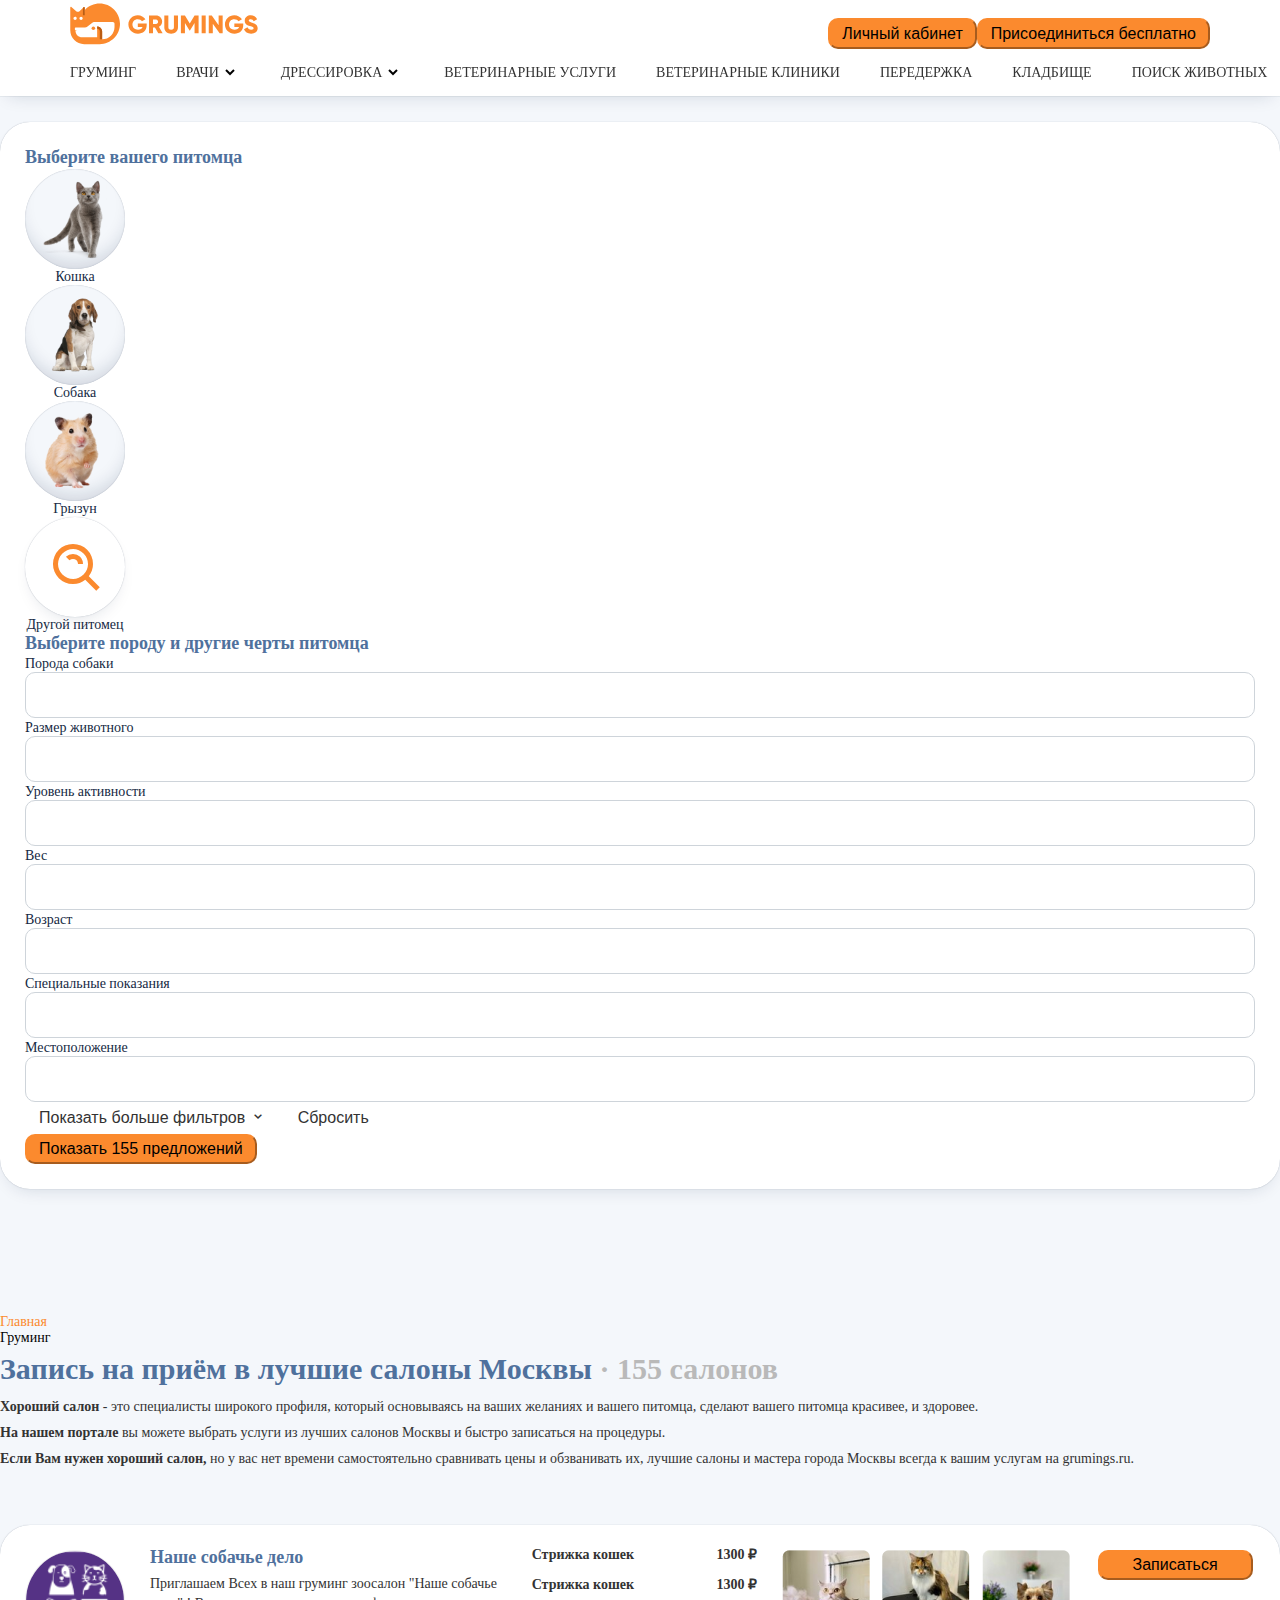
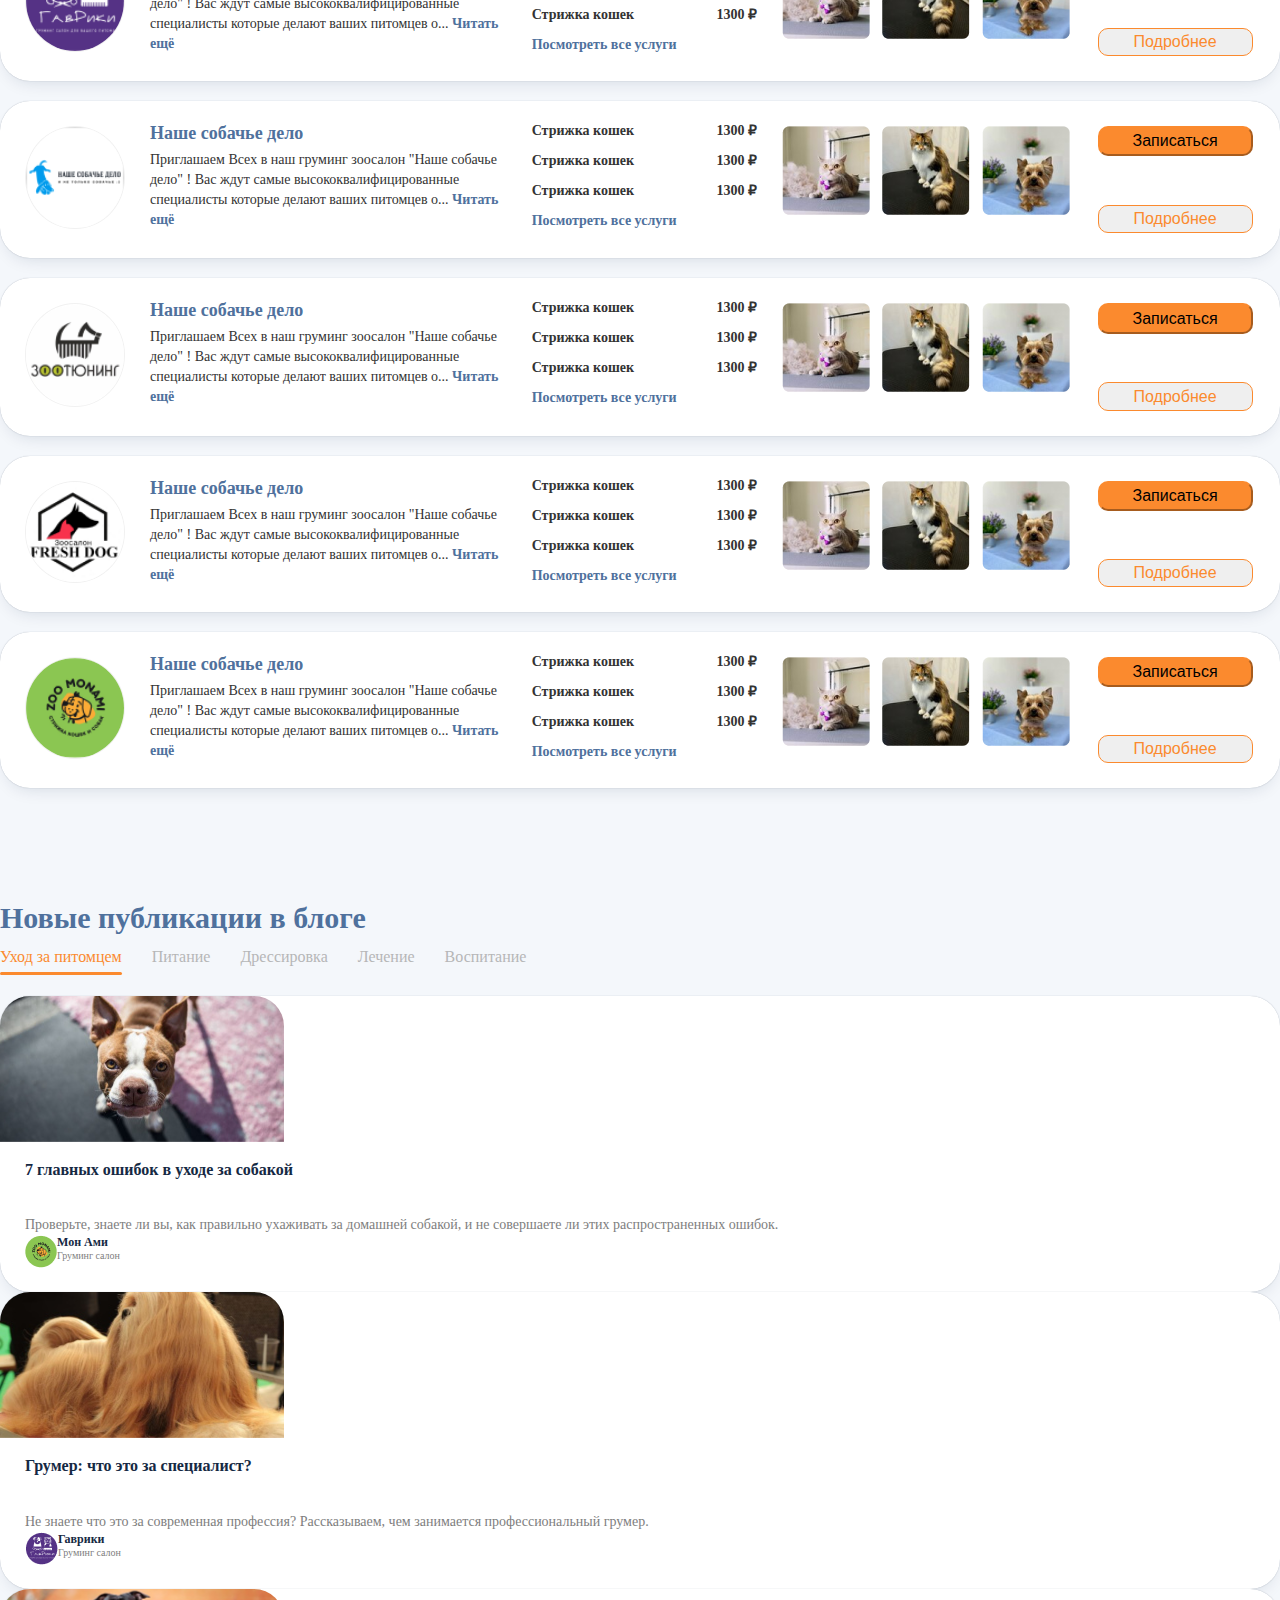
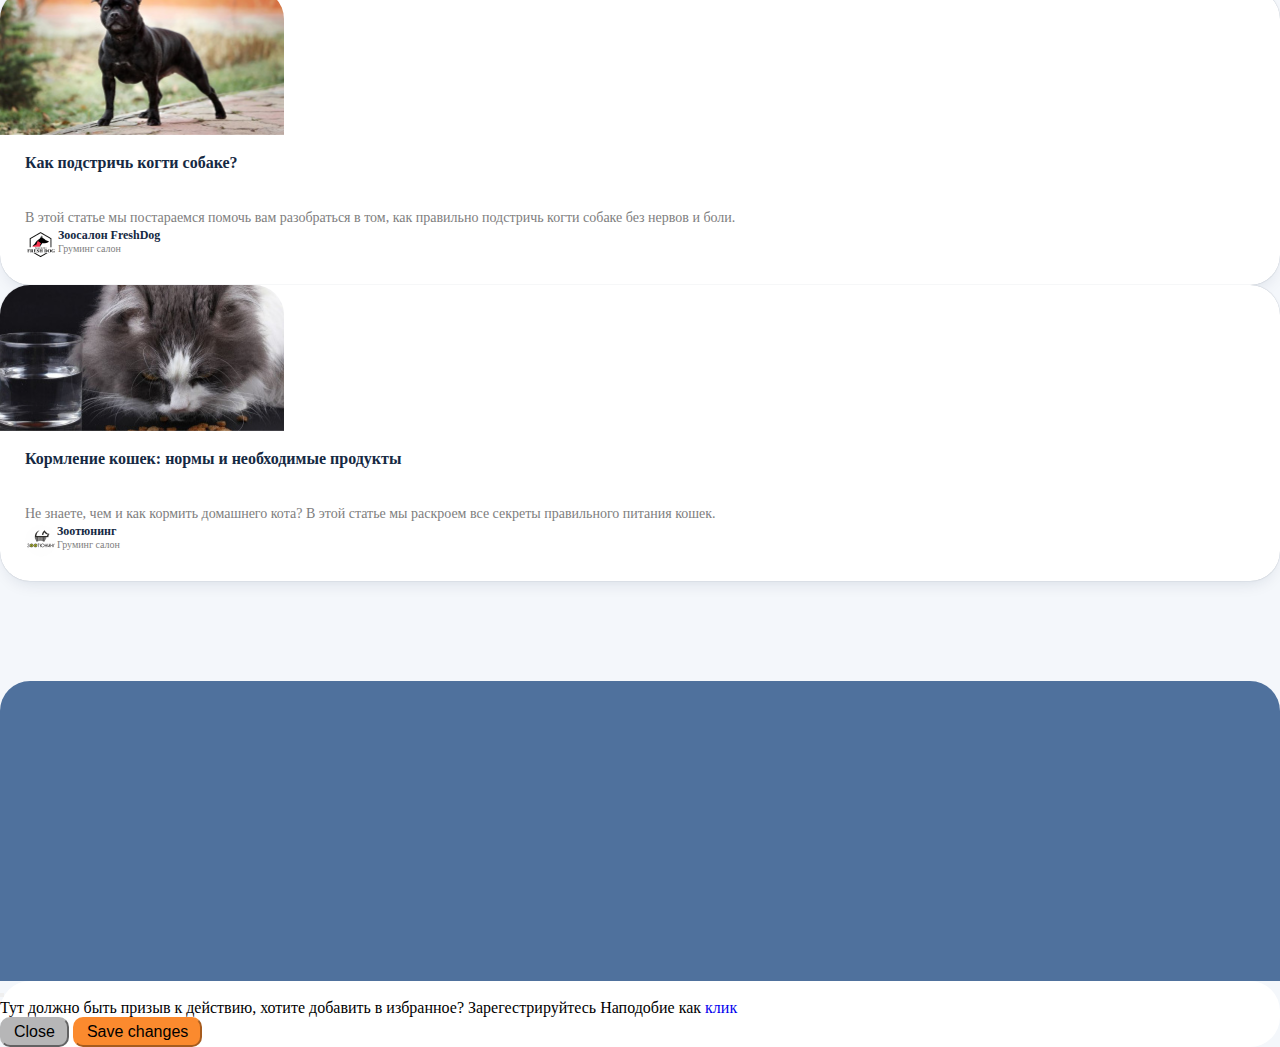
==== commit 73afdb66: "small update" ====
--- a/docs/index.html
+++ b/docs/index.html
@@ -27,10 +27,10 @@
 
 <body>
     <div class="container content-page">
-        <!-- <nav class="header-top-box fixed-top">
-                <div class="header-top">
-                    <div class="nav-links">
-                      <ul class="links">
+        <nav class="header-top-box fixed-top">
+            <div class="header-top">
+                <div class="nav-links">
+                    <ul class="links">
                         <li>
                             <a href="#">
                                 <img src="./img/logo.svg" alt="logo">
@@ -38,13 +38,13 @@
                         </li>
                         <li>
                             <button class="btn btn-primary">Личный кабинет</button>
-                            <button class="btn btn-primary">Присоединиться бесплатно</button>
-                        </li>
-                      </ul>
-                    </div>
-                  </div>
-            </nav> -->
-        <nav class="shadow">
+                            <button class="btn btn-primary ms-4">Присоединиться бесплатно</button>
+                        </li>
+                    </ul>
+                </div>
+            </div>
+        </nav>
+        <nav class="shadow navigation-box">
             <div class="navigation-bar">
                 <i class='bx bx-menu'></i>
                 <div class="nav-links nav-wrapper">
@@ -180,7 +180,8 @@
                     </div>
                     <div class="row justify-content-between p-0 m-0" style="margin-top: auto !important;">
                         <div class="col text-start mt-4 ps-0">
-                            <button class="btn btn-transparent filter-show-all-button fw-normal" onclick="changeHeight()">Показать
+                            <button class="btn btn-transparent filter-show-all-button fw-normal"
+                                onclick="changeHeight()">Показать
                                 больше фильтров <i class='bx bx-chevron-down filter-arrow'></i></button>
                             <button class="btn btn-transparent filter-clear-button d-none">Сбросить</button>
                         </div>
@@ -210,11 +211,22 @@
 
     </div>
 
-    <div class="container-fluid bg-dark">
-        <div class="container">
-            <div class="row heading-text mt-5 mb-4">
+    <div class="container-fluid bg-white mt-100 mb-35">
+        <div class="container header-box">
+            <div class="row">
+                <div class="col-md-12">
+                    <nav aria-label="breadcrumb" class="breadcrumb-box">
+                        <ol class="breadcrumb">
+                            <li class="breadcrumb-item"><a href="#">Главная</a></li>
+                            <li class="breadcrumb-item active" aria-current="page">Груминг</li>
+                        </ol>
+                    </nav>
+                </div>
+            </div>
+            <div class="row heading-text">
                 <div class="col-md-12 heading-text_title">
-                    <h1>Запись на приём в лучшие салоны Москвы</h1>
+                    <h1>Запись на приём в лучшие салоны Москвы <span class="text-light-secondary">· 155 салонов</span>
+                    </h1>
                 </div>
                 <div class="col-md-12 heading_text_info">
                     <p><b>Хороший салон</b> - это специалисты широкого профиля, который основываясь на ваших желаниях и
@@ -502,9 +514,9 @@
 
 
 
-    <div class="container-fluid">
+    <div class="container-fluid mt-100">
         <div class="container">
-            <div class="row heading-text mt-5 mb-4">
+            <div class="row heading-text">
                 <div class="col-md-12 heading-text_title">
                     <h1>Новые публикации в блоге</h1>
                 </div>
@@ -634,6 +646,16 @@
         </div>
     </div>
 
+    <div class="container-fluid footer-box mt-100">
+        <div class="container">
+            <div class="row">
+                <div class="col-md-12">
+
+                </div>
+            </div>
+        </div>
+    </div>
+
 
 
     <div class="modal fade" id="exampleModal" tabindex="-1" aria-labelledby="exampleModalLabel" aria-hidden="true">
--- a/docs/css/style.css
+++ b/docs/css/style.css
@@ -4,6 +4,39 @@
     box-sizing: border-box;
 }
 
+.breadcrumb-box {
+    position: relative !important;
+    background: none !important;
+    height: 25px !important;
+}
+
+.breadcrumb-item {
+    font-size: 14px;
+}
+
+.fw-bold {
+    font-weight: bold !important;
+}
+
+.breadcrumb-item > a {
+    color: #fb8a2e;
+}
+
+.text-light-secondary {
+    color: #b9b9b9;
+}
+
+.mt-100 {
+    margin-top: 100px;
+}
+.mb-35 {
+    margin-bottom: 35px;
+}
+
+.header-box {
+    padding: 25px 0px 13px 0px;
+}
+
 body {
     background: #F4F7FB;
 }
@@ -16,7 +49,7 @@
     margin: 0;
 }
 .content-page {
-    padding-top: 77px;
+    padding-top: 122px;
 }
 a {
     text-decoration: none;
@@ -65,9 +98,9 @@
 }
 h1 {
     font-weight: 600;
-    font-size: 28px;
+    font-size: 30px;
     line-height: 2;
-    color: #7a99c5;
+    color: #4F719D;
 }
 h5 {
     font-size: 18px;
@@ -252,11 +285,7 @@
 .heading_text_info p {
     font-size: 14px;
     color: #333333;
-    margin-bottom: 15px;
-}
-
-.heading_text_info p:last-child {
-    margin-bottom: 17px;
+    margin-bottom: 10px;
 }
 
 /* Навигационное меню */
@@ -276,16 +305,16 @@
 }
 .card-title {
     margin-bottom: 0.2rem;
-    height: 40px !important;
+    height: 50px !important;
 }
 .card-title > p {
     color: #152943;
-    font-size: 14px;
+    font-size: 16px;
     font-weight: 700;
 }
 .card-text > p {
     color: #7e7e7e;
-    font-size: 12px;
+    font-size: 14px;
     line-height: 1.5;
 }
 .card-author {
@@ -459,13 +488,23 @@
 }
 nav.header-top-box {
     height: 49px;
+    background: white;
+    z-index: 100;
+}
+
+
+ 
+.footer-box {
+    height: 300px;
+    background-color: #4F719D;
+    border-top-left-radius: 30px;
+    border-top-right-radius: 30px;
 }
 
 /* НАВИГАЦИОННОЕ ВЕРХНЕЕ МЕНЮ */
-nav {
+.navigation-box {
     position: fixed;
-    top: 0;
-    /* top: 49px; */
+    top: 49px;
     left: 0;
     width: 100%;
     height: 100%;
--- a/docs/css/buttons.css
+++ b/docs/css/buttons.css
@@ -31,11 +31,11 @@
 }
 
 .btn.btn-outline-secondary {
-    border: 1px solid #CFCECE;
+    border: 1px solid #fb8a2e;
     border-radius: 10px;
     font-size: 16px;
     padding: 0.26rem 0.75rem;
-    color: #3C3E44;
+    color: #fb8a2e;
 }
 
 .favorite-button {
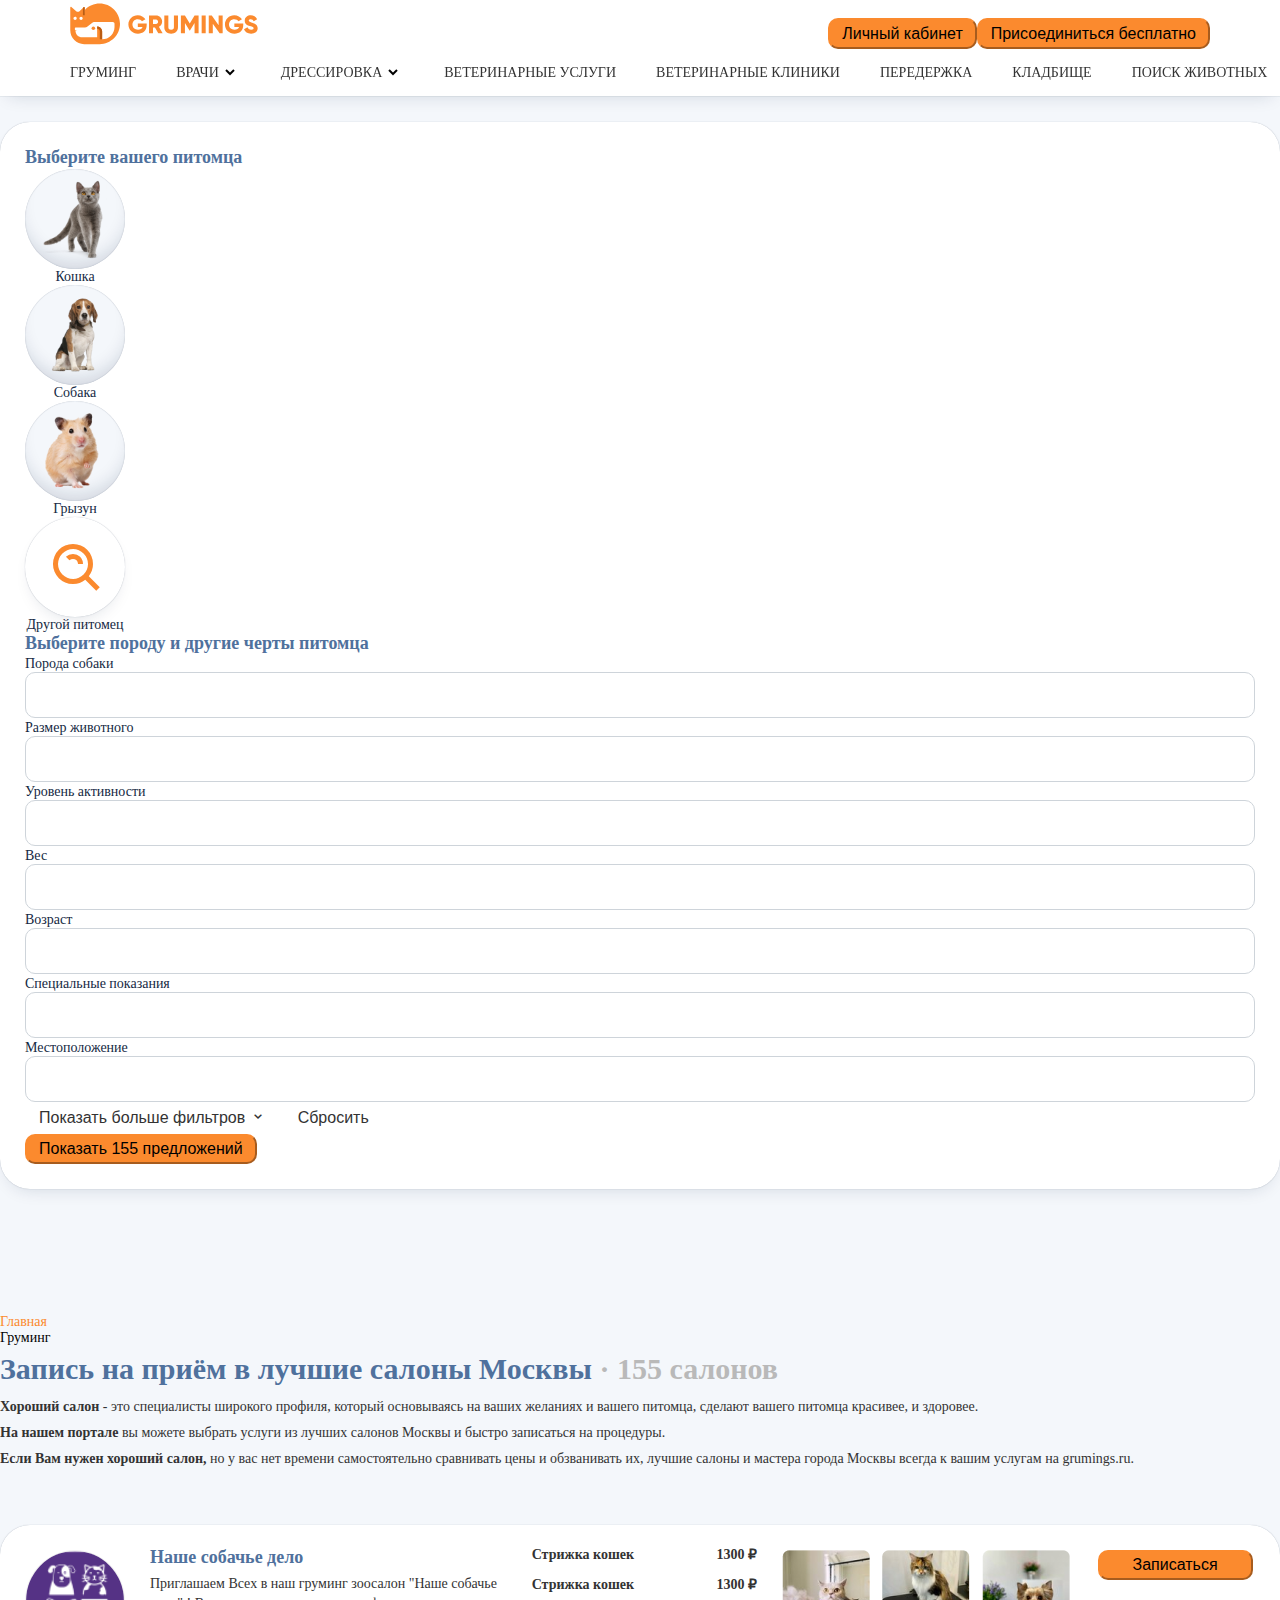
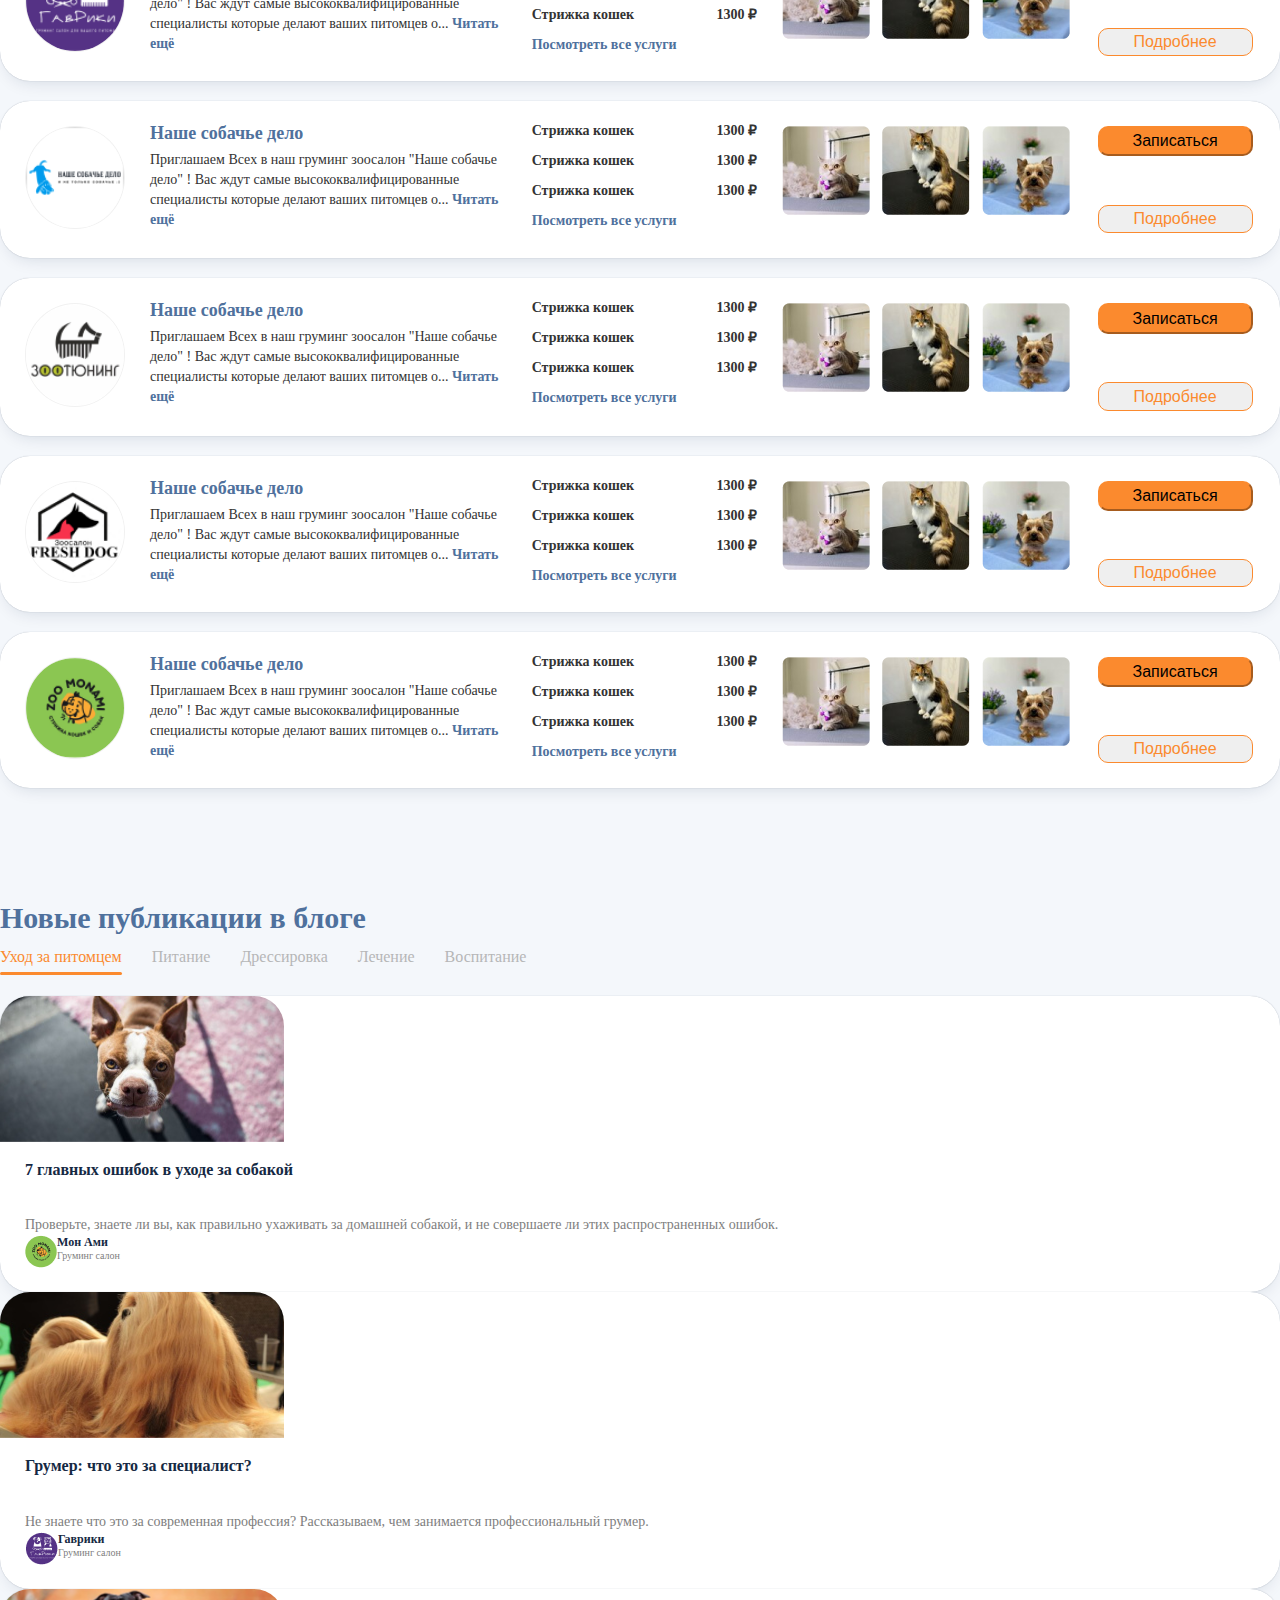
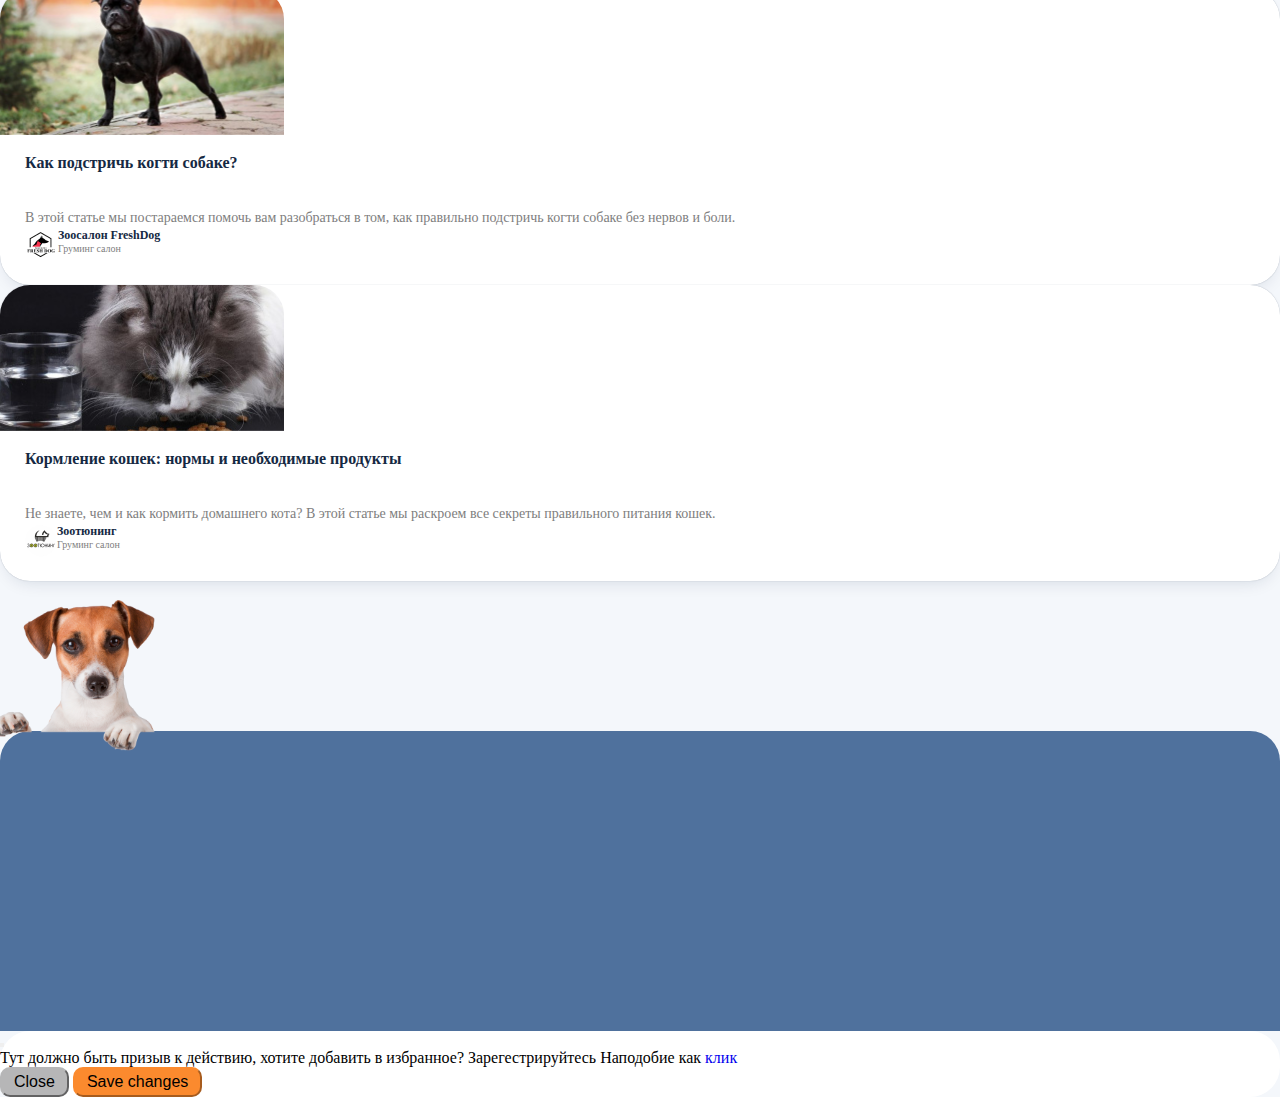
==== commit a1d3d2a8: "add footer" ====
--- a/docs/index.html
+++ b/docs/index.html
@@ -646,7 +646,7 @@
         </div>
     </div>
 
-    <div class="container-fluid footer-box mt-100">
+    <div class="container-fluid footer-box">
         <div class="container">
             <div class="row">
                 <div class="col-md-12">
--- a/docs/css/style.css
+++ b/docs/css/style.css
@@ -492,13 +492,21 @@
     z-index: 100;
 }
 
-
  
 .footer-box {
+    margin-top: 150px;
+    position: relative;
     height: 300px;
     background-color: #4F719D;
     border-top-left-radius: 30px;
     border-top-right-radius: 30px;
+}
+.footer-box::after {
+    position: absolute;
+    content: url(../img/footer-image.png);
+    transform: scale(0.18);
+    bottom: -116px;
+    right: 46%;
 }
 
 /* НАВИГАЦИОННОЕ ВЕРХНЕЕ МЕНЮ */
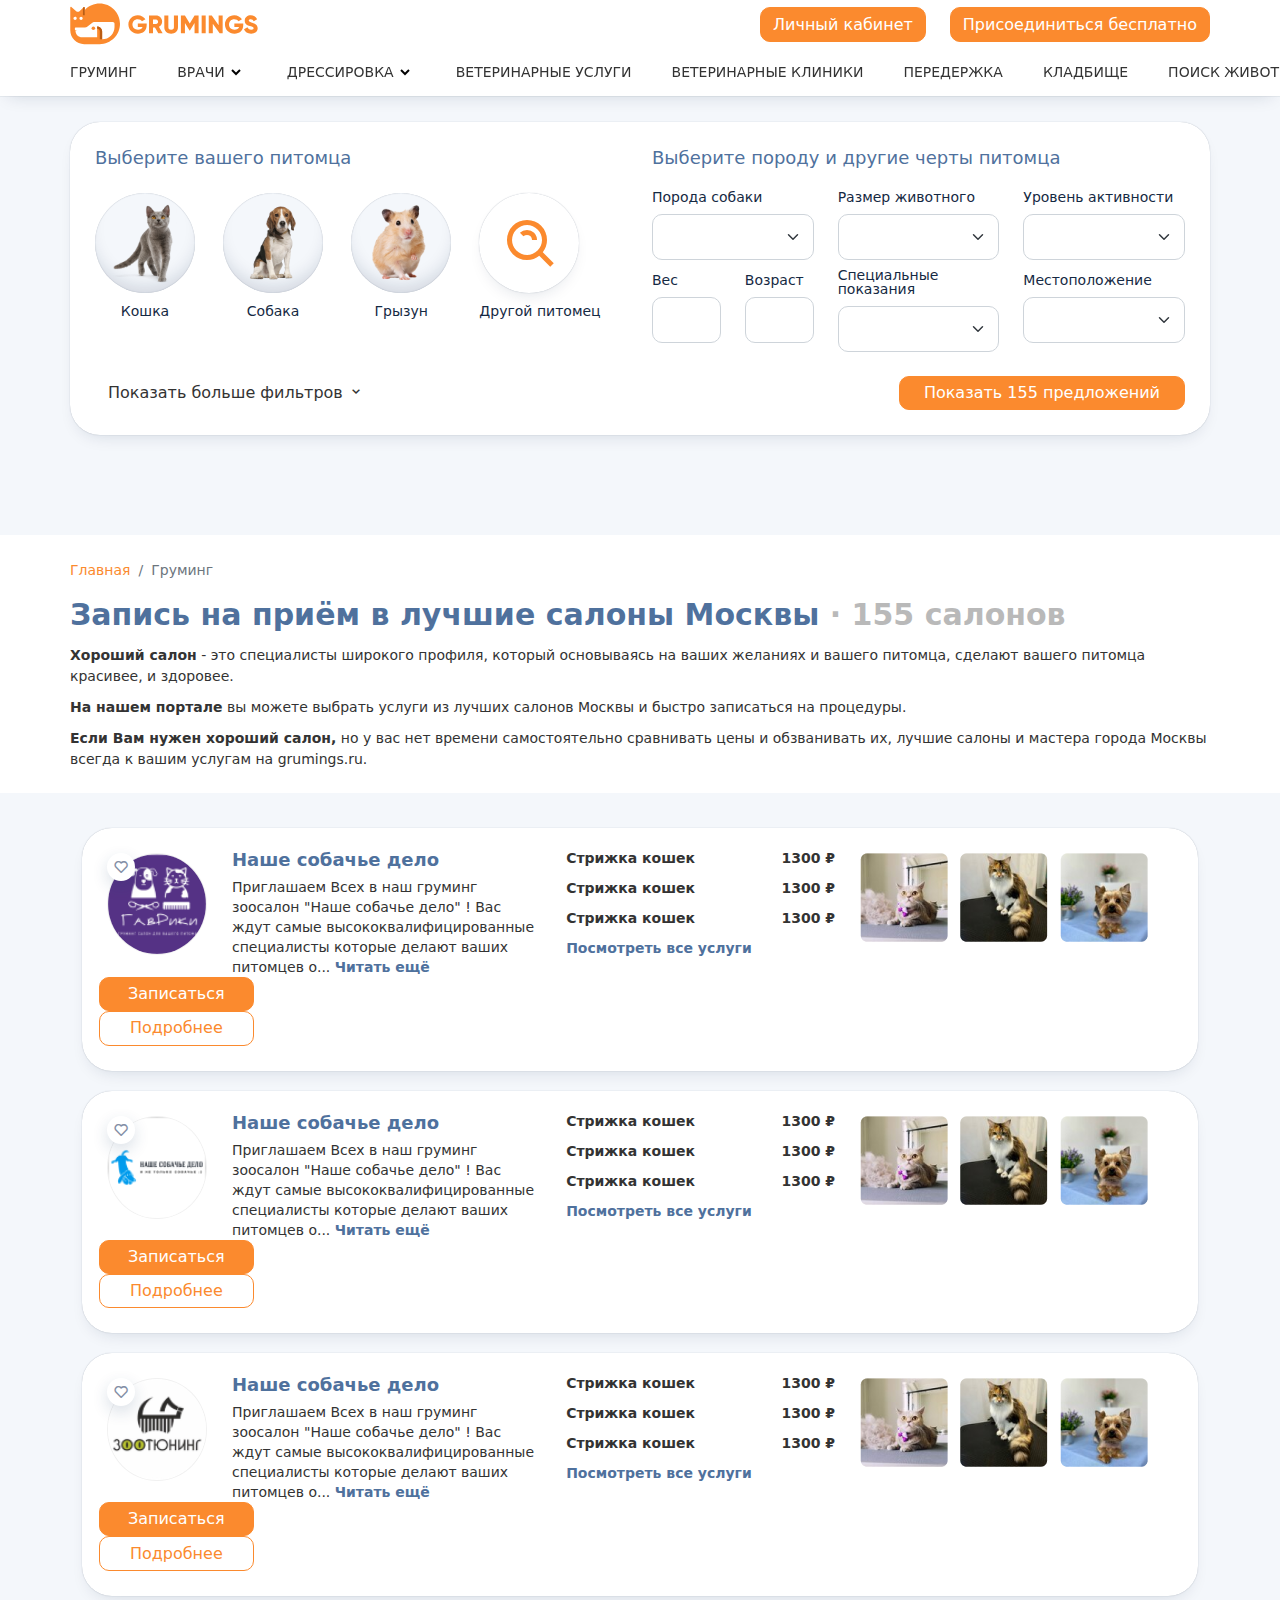
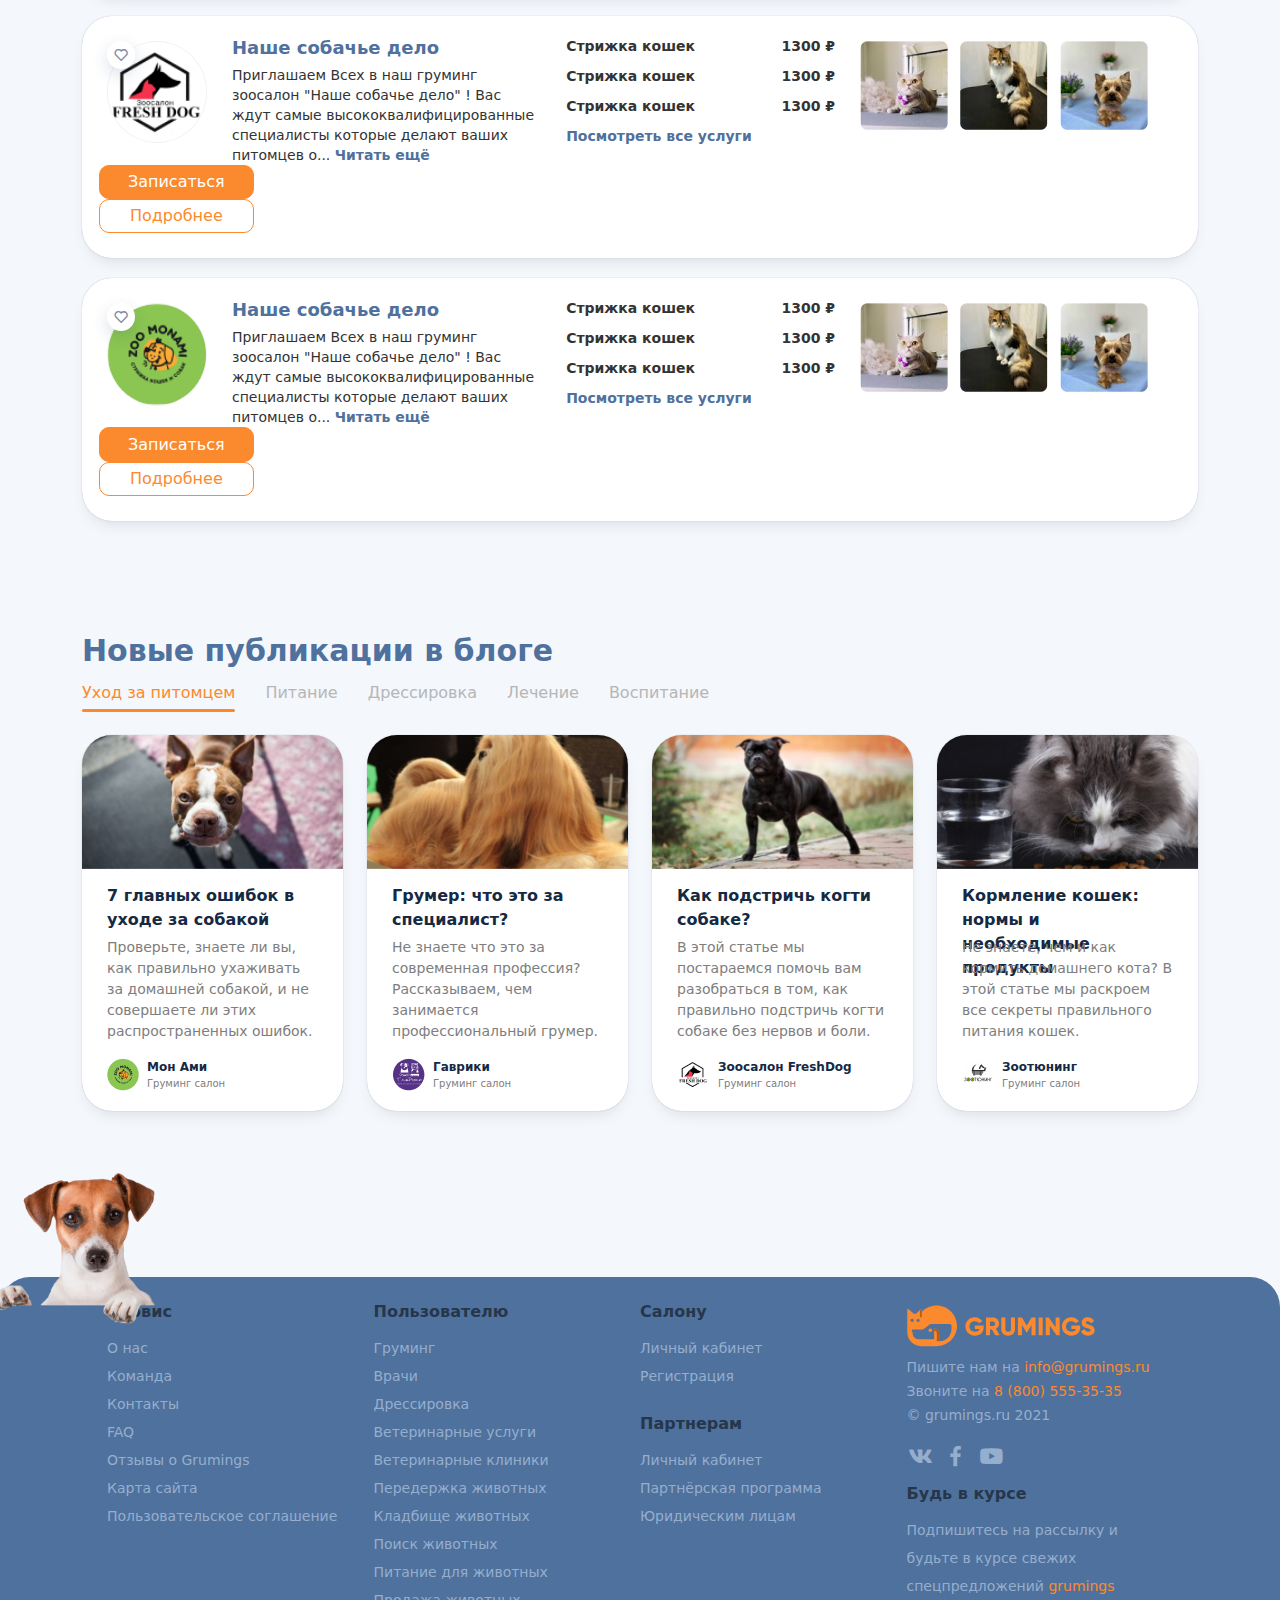
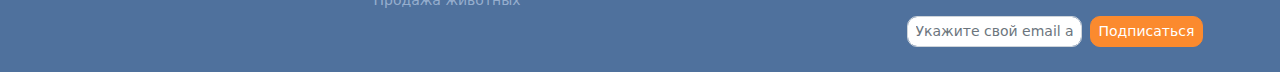
==== commit 1778f86b: "add footer menu item and other information" ====
--- a/docs/index.html
+++ b/docs/index.html
@@ -9,6 +9,8 @@
     <!-- Bootstrap CSS -->
     <link href="https://cdn.jsdelivr.net/npm/bootstrap@5.0.2/dist/css/bootstrap.min.css" rel="stylesheet"
         integrity="sha384-EVSTQN3/azprG1Anm3QDgpJLIm9Nao0Yz1ztcQTwFspd3yD65VohhpuuCOmLASjC" crossorigin="anonymous">
+
+    <link rel="stylesheet" href="./css/bootstrap.min.css">
 
     <link rel="stylesheet" href="./css/all.css">
 
@@ -20,6 +22,7 @@
     <link rel="stylesheet" href="./css/buttons.css">
     <link rel="stylesheet" href="./css/bestservices.css">
     <link rel="stylesheet" href="./css/modal.css">
+    <link rel="stylesheet" href="./css/footer.css">
 
 
     <title>Grumings</title>
@@ -36,7 +39,7 @@
                                 <img src="./img/logo.svg" alt="logo">
                             </a>
                         </li>
-                        <li>
+                        <li class="link__items">
                             <button class="btn btn-primary">Личный кабинет</button>
                             <button class="btn btn-primary ms-4">Присоединиться бесплатно</button>
                         </li>
@@ -162,11 +165,11 @@
                         <div class="row">
                             <div class="col-md-2">
                                 <label>Вес</label>
-                                <input type="number" class="form-control">
+                                <input type="number" class="form-control filter-box__input">
                             </div>
                             <div class="col-md-2">
                                 <label>Возраст</label>
-                                <input type="number" class="form-control">
+                                <input type="number" class="form-control filter-box__input">
                             </div>
                             <div class="col">
                                 <label>Специальные показания</label>
@@ -648,9 +651,120 @@
 
     <div class="container-fluid footer-box">
         <div class="container">
-            <div class="row">
-                <div class="col-md-12">
-
+            <div class="row g-0 footer__content">
+                <div class="col-md-3">
+                    <div class="footer__column">
+                        <div class="footer__title">
+                            Сервис
+                        </div>
+                        <ul class="footer-list">
+                            <li class="footer-list__item"><a href="/about">О нас</a></li>
+                            <li class="footer-list__item"><a href="/about/team">Команда</a></li>
+                            <li class="footer-list__item"><a href="/about/contacts">Контакты</a></li>
+                            <li class="footer-list__item"><a href="/about/faq">FAQ</a></li>
+                            <li class="footer-list__item"><a href="/reviews">Отзывы о Grumings</a></li>
+                            <li class="footer-list__item"><a href="/sitemap">Карта сайта</a></li>
+                            <li class="footer-list__item"><a href="/offer">Пользовательское соглашение</a></li>
+                        </ul>
+                    </div>
+                </div>
+                <div class="col-md-3">
+                    <div class="footer__column">
+                        <div class="footer__title">
+                            Пользователю
+                        </div>
+                        <ul class="footer-list mb-0">
+                            <li class="footer-list__item"><a href="/doctor">Груминг</a></li>
+                            <li class="footer-list__item"><a href="/clinic">Врачи</a></li>
+                            <li class="footer-list__item"><a href="https://diagnostica.docdoc.ru">Дрессировка</a></li>
+                            <li class="footer-list__item"><a href="/service">Ветеринарные услуги</a></li>
+                            <li class="footer-list__item"><a href="/library">Ветеринарные клиники</a></li>
+                            <li class="footer-list__item"><a href="https://illness.docdoc.ru">Передержка животных</a>
+                            </li>
+                            <li class="footer-list__item"><a href="/sitemap/fio">Кладбище животных</a></li>
+                            <li class="footer-list__item"><a href="/sitemap/clinic-names">Поиск животных</a></li>
+                            <li class="footer-list__item"><a href="/confidentiality">Питание для животных</a></li>
+                            <li class="footer-list__item"><a href="/agreement">Продажа животных</a></li>
+                        </ul>
+                    </div>
+                </div>
+                <div class="col-md-3">
+                    <div class="footer__column">
+                        <div class="footer__title">
+                            Салону
+                        </div>
+                        <ul class="footer-list">
+                            <li class="footer-list__item"><a href="https://docdoc.ru/lk" rel="nofollow">Личный
+                                    кабинет</a></li>
+                            <li class="footer-list__item"><a href="https://docdoc.ru/register"
+                                    rel="nofollow">Регистрация</a></li>
+                        </ul>
+                        <div class="footer__title">
+                            Партнерам
+                        </div>
+                        <ul class="footer-list">
+                            <li class="footer-list__item"><a href="https://pk.docdoc.ru" rel="nofollow">Личный
+                                    кабинет</a></li>
+                            <li class="footer-list__item"><a href="https://pk.docdoc.ru/affiliate"
+                                    rel="nofollow">Партнёрская программа</a></li>
+                            <li class="footer-list__item"><a href="https://sberhealth.ru/sales"
+                                    rel="nofollow">Юридическим лицам</a></li>
+                        </ul>
+                    </div>
+                </div>
+                <div class="col-md-3">
+                    <div class="footer__column">
+                        <div class="the-footer__logo-block">
+                            <div class="footer__logo">
+                                <img src="./img/logo.svg" alt="logo">
+                            </div>
+                            <div class="footer__email">
+                                Пишите нам на
+                                <a href="mailto:info@sberhealth.ru" class="text-orange">info@grumings.ru</a>
+                            </div>
+                            <div class="footer__phone">
+                                Звоните на
+                                <a href="tel:88005553535" class="text-orange">
+                                    8 (800) 555-35-35 </a>
+                            </div>
+                        </div>
+                        <div class="footer__copyright">
+                            © grumings.ru 2021
+                        </div>
+                        <noindex>
+                            <div class="footer__socials">
+                                <a href="https://vk.com/sber.health" title="Sberhealth вКонтакте" target="_blank" rel="nofollow" class="footer__socials-link vk">
+                                    <i class='bx bxl-vk' ></i>
+                                </a>
+                                <a href="https://www.facebook.com/sberhealth/" title="Sberhealth Facebook" target="_blank" rel="nofollow" class="footer__socials-link fb">
+                                    <i class='bx bxl-facebook' ></i>
+                                </a>
+                                <a href="https://www.youtube.com/channel/UCzmp8WzYmly2Dskaf5HuIXg" title="Sberhealth YouTube" target="_blank" rel="nofollow" class="footer__socials-link yt">
+                                    <i class='bx bxl-youtube' ></i>
+                                </a>
+                            </div>
+                        </noindex>
+                        <div class="footer__distribution-block">
+                            <div class="footer__title">
+                                Будь в курсе
+                            </div>
+                            <ul class="footer-list mb-3">
+                                <li class="footer-list__item">
+                                    Подпишитесь на рассылку и будьте в курсе свежих спецпредложений <span class="text-orange">grumings</span>
+                                </li>
+                            </ul>
+                            <div class="footer-form">
+                                <div class="row g-2">
+                                    <div class="col">
+                                        <input type="email" class="form-control form-control-sm footer-form__input" placeholder="Укажите свой email адрес">
+                                    </div>
+                                    <div class="col-md-4">
+                                        <button class="btn btn-sm btn-primary footer-form__button">Подписаться</button>
+                                    </div>
+                                </div>
+                            </div>
+                        </div>
+                    </div>
                 </div>
             </div>
         </div>
@@ -680,11 +794,11 @@
 
 
 
-
-
-    <script src="https://cdn.jsdelivr.net/npm/bootstrap@5.0.2/dist/js/bootstrap.bundle.min.js"
+    <script src="./js/bootstrap.bundle.min.js"></script>
+
+    <!-- <script src="https://cdn.jsdelivr.net/npm/bootstrap@5.0.2/dist/js/bootstrap.bundle.min.js"
         integrity="sha384-MrcW6ZMFYlzcLA8Nl+NtUVF0sA7MsXsP1UyJoMp4YLEuNSfAP+JcXn/tWtIaxVXM"
-        crossorigin="anonymous"></script>
+        crossorigin="anonymous"></script> -->
 
 
     <script src="./js/main.js"></script>
--- a/docs/css/style.css
+++ b/docs/css/style.css
@@ -12,6 +12,10 @@
 
 .breadcrumb-item {
     font-size: 14px;
+}
+
+.text-orange {
+    color: #fb8a2e !important;
 }
 
 .fw-bold {
@@ -493,21 +497,9 @@
 }
 
  
-.footer-box {
-    margin-top: 150px;
-    position: relative;
-    height: 300px;
-    background-color: #4F719D;
-    border-top-left-radius: 30px;
-    border-top-right-radius: 30px;
-}
-.footer-box::after {
-    position: absolute;
-    content: url(../img/footer-image.png);
-    transform: scale(0.18);
-    bottom: -116px;
-    right: 46%;
-}
+
+
+
 
 /* НАВИГАЦИОННОЕ ВЕРХНЕЕ МЕНЮ */
 .navigation-box {
@@ -527,6 +519,16 @@
     justify-content: space-between;
     margin: auto;
     padding: 0 50px;
+}
+
+.form-control-sm {
+    min-height: calc(1.5em + (.5rem + 2px)) !important;
+    padding: .25rem .5rem !important;
+    font-size: .875rem !important;
+    border-radius: 10px !important;
+    background-color: #fff;
+    background-clip: padding-box;
+    border: 1px solid #ced4da;
 }
 
 nav .navigation-bar .nav-links {
--- a/docs/css/filter.css
+++ b/docs/css/filter.css
@@ -5,7 +5,7 @@
   margin-bottom: 10px;
 }
 
-.form-control {
+.filter-box__input {
   display: block;
   width: 100%;
   padding: 0.625rem 0.75rem !important;
--- a/docs/css/buttons.css
+++ b/docs/css/buttons.css
@@ -58,4 +58,9 @@
 .favorite-button:hover {
     color: #E4508F;
     transition: all 0.3s ease;
+}
+
+.btn-group-sm>.btn, .btn-sm {
+    padding: .25rem .5rem !important;
+    font-size: .875rem !important;
 }--- a/docs/css/bestservices.css
+++ b/docs/css/bestservices.css
@@ -98,8 +98,9 @@
 /*  Medium devices (tablets, 768px and up) */
 @media (max-width: 768px) {
     .best-service__info {
-        width: 71%;
+        width: 68%;
         margin-bottom: 25px;
+        margin-left: 20px;
     }
     .best-service__services {
         width: 100%;
@@ -114,4 +115,10 @@
         width: 100%;
         flex-direction: row-reverse;
     }
+    nav .header-top .links {
+        justify-content: center;
+    }
+    .link__items {
+        display: none !important;
+    }
 }--- a/docs/css/footer.css
+++ b/docs/css/footer.css
@@ -0,0 +1,60 @@
+.footer-box {
+    margin-top: 150px;
+    position: relative;
+    background-color: #4F719D;
+    border-top-left-radius: 30px;
+    border-top-right-radius: 30px;
+    color: #96AECE;
+}
+
+.footer__content {
+    padding: 25px;
+}
+
+.footer-box::after {
+    position: absolute;
+    content: url(../img/footer-image.png);
+    transform: scale(0.18);
+    bottom: -50px;
+    right: 46%;
+}
+
+.footer__title {
+    font-size: 1rem;
+    line-height: 1.25rem;
+    font-weight: 600;
+    margin-bottom: 12px;
+    color: #26364b;
+}
+
+.footer-list {
+    margin: 8px 0 24px;
+    padding: 0;
+    font-size: .875rem;
+    line-height: 2;
+}
+
+.footer__email,
+.footer__phone,
+.footer__copyright,
+.footer__column a {
+    text-decoration: none;
+    color: inherit;
+    font-size: .875rem;
+    line-height: 1rem;
+    font-weight: 400;
+}
+
+.footer__socials-link {
+    font-size: 27px !important;
+}
+
+.footer__socials {
+    margin: 20px 0px 9px 0px;
+}
+
+.footer__logo,
+.footer__email,
+.footer__phone {
+    margin-bottom: 8px;
+}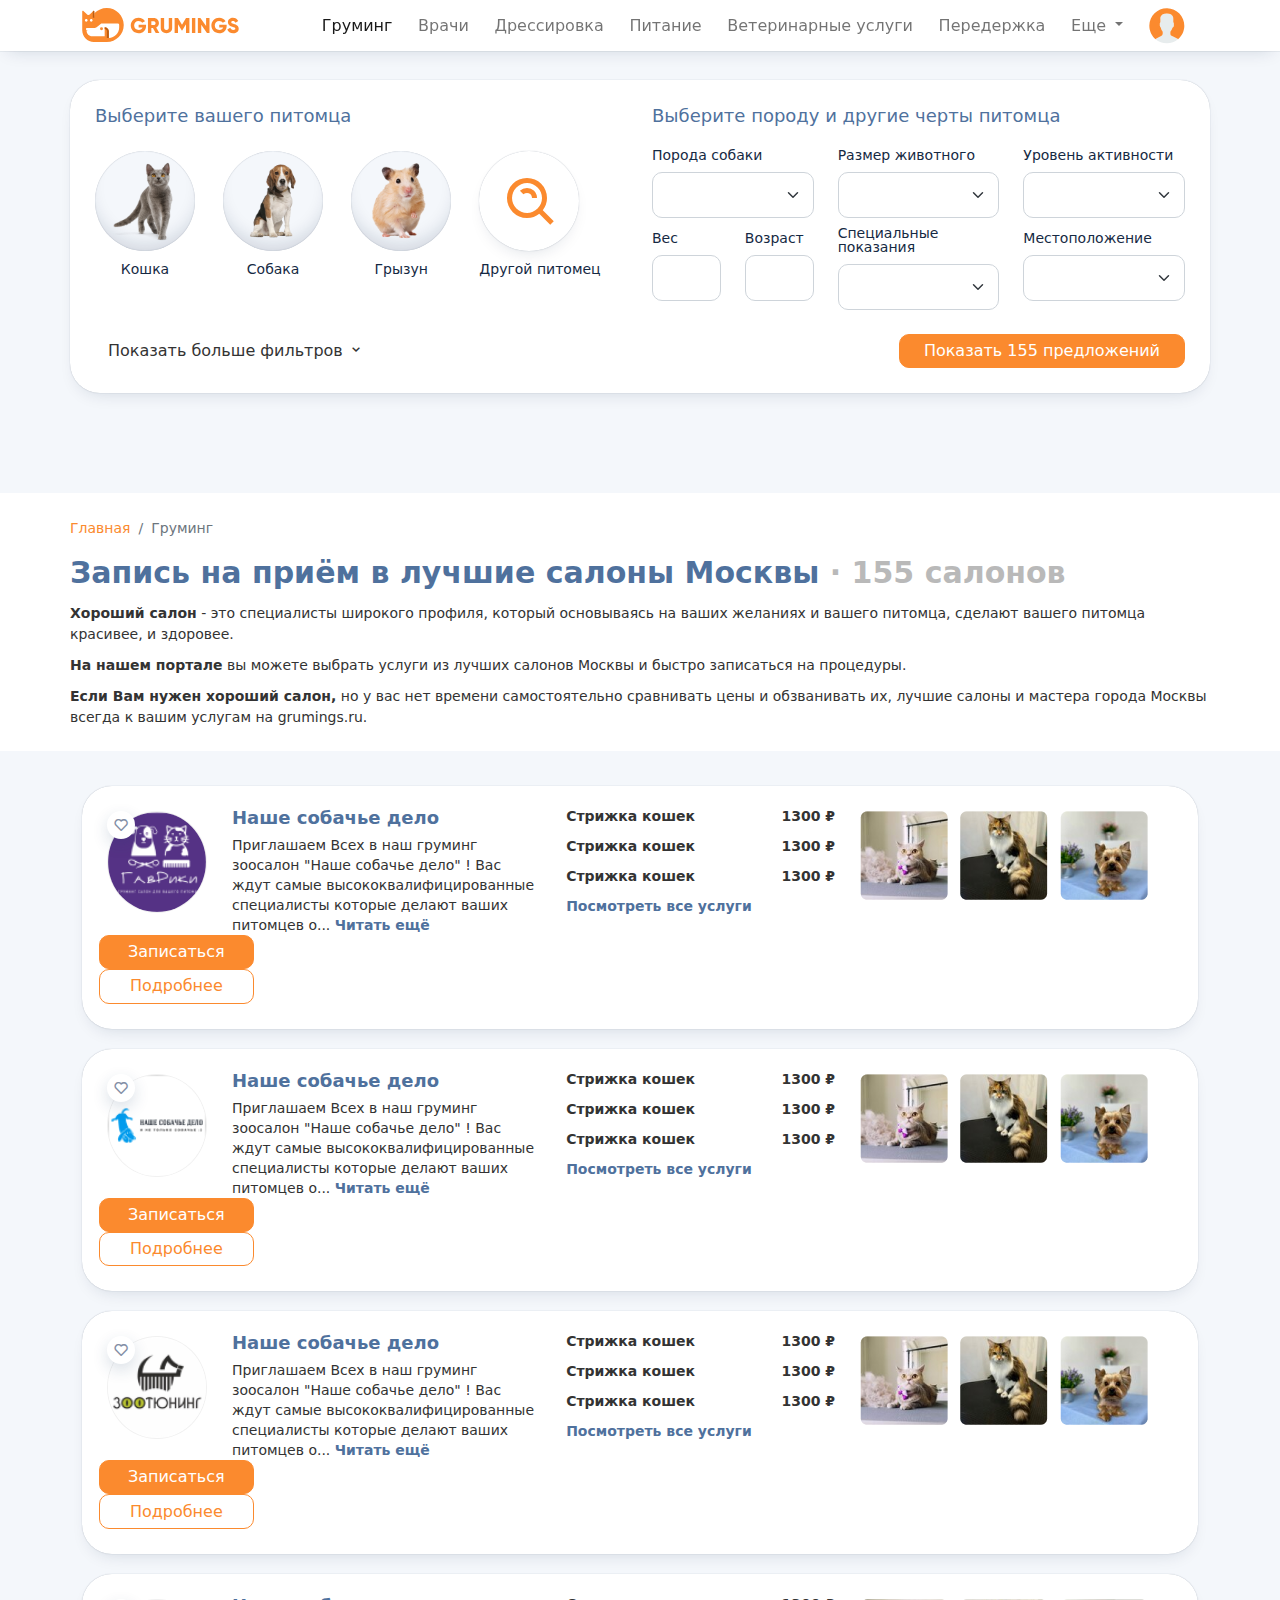
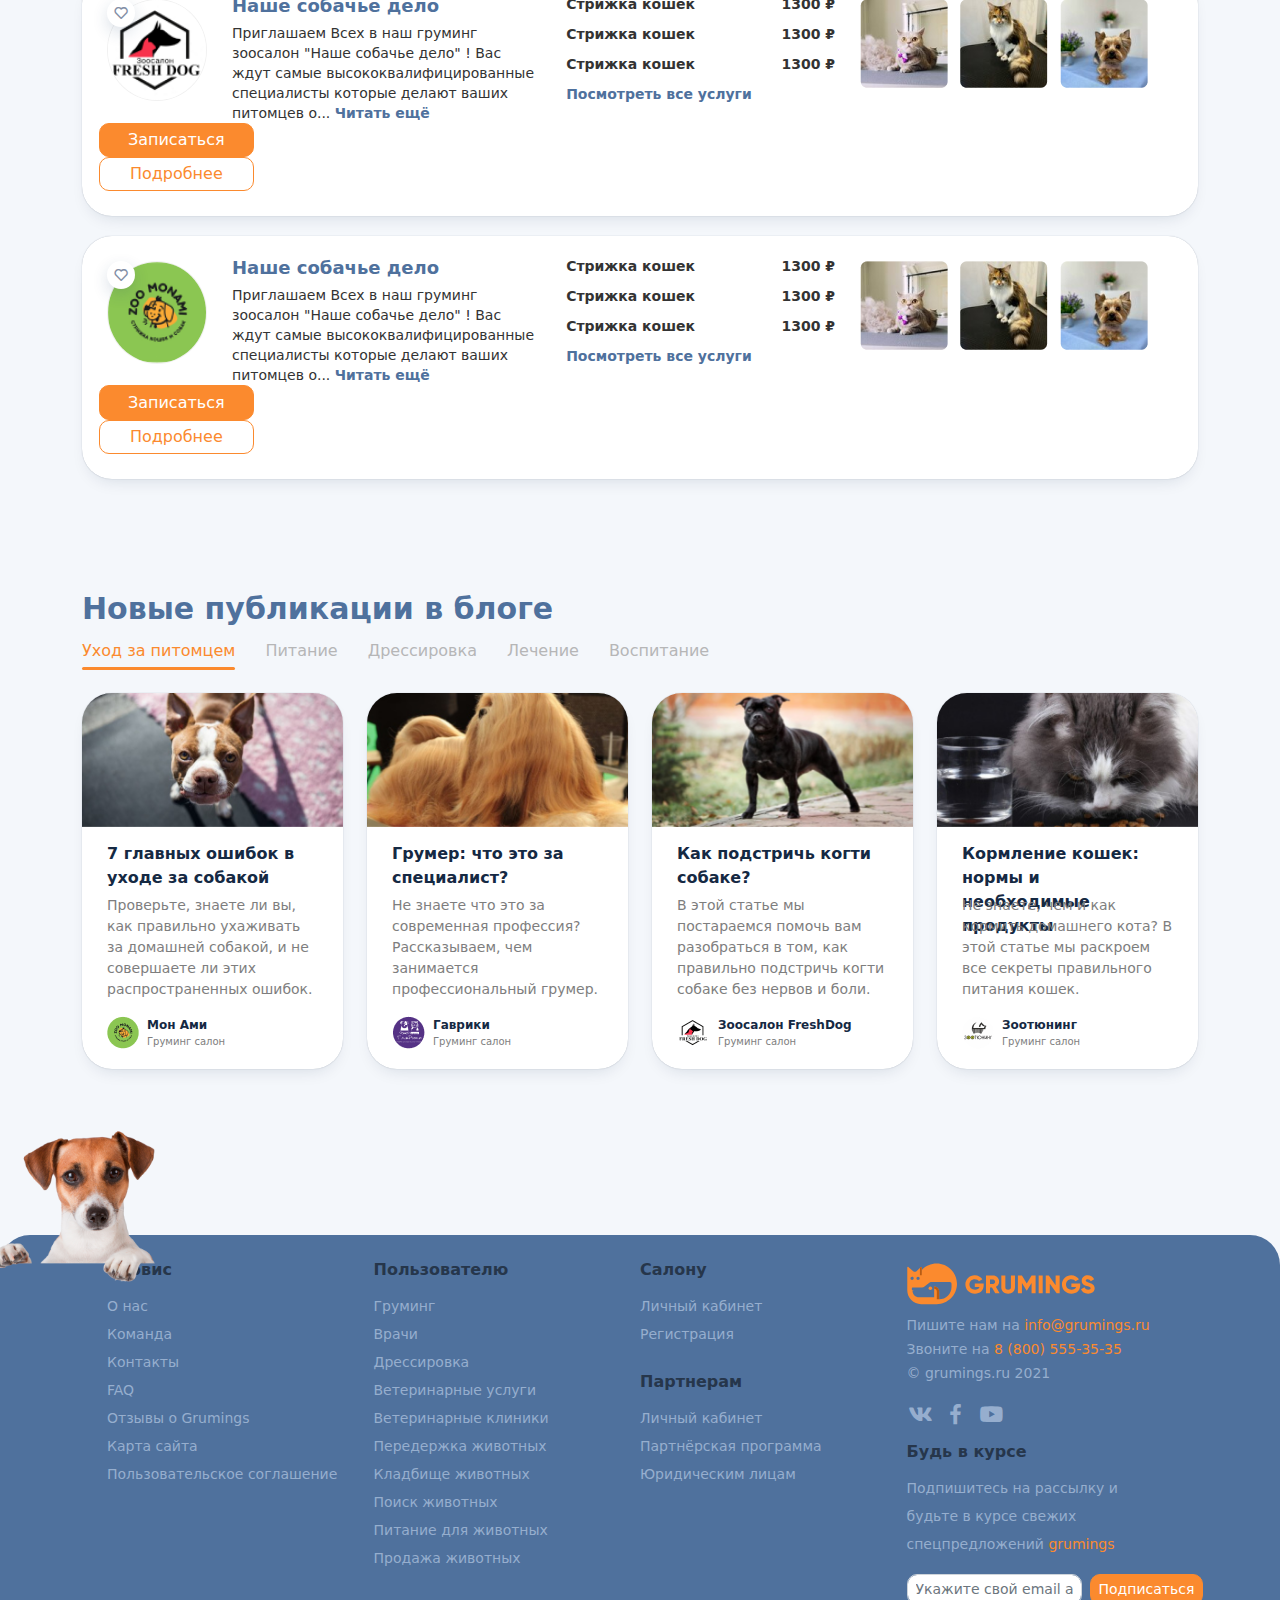
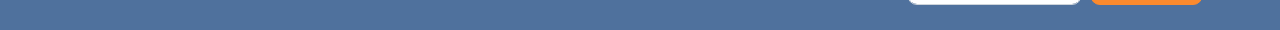
==== commit cc30cf0a: "ufff new navbar" ====
--- a/docs/index.html
+++ b/docs/index.html
@@ -12,7 +12,10 @@
 
     <link rel="stylesheet" href="./css/bootstrap.min.css">
 
-    <link rel="stylesheet" href="./css/all.css">
+    <link rel="stylesheet" href="https://use.fontawesome.com/releases/v5.15.4/css/all.css"
+        integrity="sha384-DyZ88mC6Up2uqS4h/KRgHuoeGwBcD4Ng9SiP4dIRy0EXTlnuz47vAwmeGwVChigm" crossorigin="anonymous">
+
+
 
     <!-- Boxiocns CDN Link -->
     <link href='https://unpkg.com/boxicons@2.0.9/css/boxicons.min.css' rel='stylesheet'>
@@ -23,14 +26,79 @@
     <link rel="stylesheet" href="./css/bestservices.css">
     <link rel="stylesheet" href="./css/modal.css">
     <link rel="stylesheet" href="./css/footer.css">
+    <link rel="stylesheet" href="./css/navigationBar.css">
 
 
     <title>Grumings</title>
 </head>
 
 <body>
+    <nav class="navbar navbar-expand-lg navbar-light bg-light fixed-top shadow p-0">
+        <div class="container">
+            <a class="navbar-brand" href="#">
+                <img src="./img/logo.svg" alt="logo" height="41">
+            </a>
+            <button class="navbar-toggler" type="button" data-bs-toggle="collapse"
+                data-bs-target="#navbarSupportedContent" aria-controls="navbarSupportedContent" aria-expanded="false"
+                aria-label="Toggle navigation">
+                <span class="navbar-toggler-icon"></span>
+            </button>
+            <div class="collapse navbar-collapse justify-content-end" id="navbarSupportedContent">
+                <ul class="navbar-nav mb-2 mb-lg-0">
+                    <li class="nav-item">
+                        <a class="nav-link active" aria-current="page" href="#">Груминг</a>
+                    </li>
+                    <li class="nav-item">
+                        <a class="nav-link" href="#">Врачи</a>
+                    </li>
+                    <li class="nav-item">
+                        <a class="nav-link" href="#">Дрессировка</a>
+                    </li>
+                    <li class="nav-item">
+                        <a class="nav-link" href="#">Питание</a>
+                    </li>
+                    <li class="nav-item">
+                        <a class="nav-link big-text" href="#">Ветеринарные услуги</a>
+                    </li>
+                    <!-- --------------- -->
+                    <!-- Временно убрано -->
+                    <!-- --------------- -->
+                    <!-- <li class="nav-item">
+                        <a class="nav-link" href="#">Ветеринарные клиники</a>
+                    </li> -->
+                    <li class="nav-item">
+                        <a class="nav-link" href="#">Передержка</a>
+                    </li>
+                    <li class="nav-item dropdown">
+                        <a class="nav-link dropdown-toggle" href="#" id="navbarDropdown" role="button" data-bs-toggle="dropdown" aria-expanded="false">
+                            Еще
+                        </a>
+                        <ul class="dropdown-menu" aria-labelledby="navbarDropdown">
+                            <li><a class="dropdown-item" href="#">Action</a></li>
+                            <li><a class="dropdown-item" href="#">Another action</a></li>
+                            <li>
+                                <hr class="dropdown-divider">
+                            </li>
+                            <li><a class="dropdown-item" href="#">Something else here</a></li>
+                        </ul>
+                    </li>
+                </ul>
+                <form class="d-flex">
+                    <button class="btn btn-transparent fw-normal">
+                        <img src="./img/user.svg" alt="">
+                    </button>
+                </form>
+                <!-- <form class="d-flex">
+                    <input class="form-control me-2" type="search" placeholder="Search" aria-label="Search">
+                    <button class="btn btn-outline-success" type="submit">Search</button>
+                </form> -->
+            </div>
+        </div>
+    </nav>
+
+
     <div class="container content-page">
-        <nav class="header-top-box fixed-top">
+        <!-- <nav class="header-top-box fixed-top">
             <div class="header-top">
                 <div class="nav-links">
                     <ul class="links">
@@ -39,15 +107,11 @@
                                 <img src="./img/logo.svg" alt="logo">
                             </a>
                         </li>
-                        <li class="link__items">
-                            <button class="btn btn-primary">Личный кабинет</button>
-                            <button class="btn btn-primary ms-4">Присоединиться бесплатно</button>
-                        </li>
                     </ul>
                 </div>
             </div>
-        </nav>
-        <nav class="shadow navigation-box">
+        </nav> -->
+        <!-- <nav class="shadow navigation-box">
             <div class="navigation-bar">
                 <i class='bx bx-menu'></i>
                 <div class="nav-links nav-wrapper">
@@ -60,17 +124,17 @@
                             <a href="#">Врачи</a>
                             <i class='bx bxs-chevron-down htmlcss-arrow arrow  '></i>
                             <ul class="htmlCss-sub-menu sub-menu">
-                                <li><a href="#">Web Design</a></li>
-                                <li><a href="#">Login Forms</a></li>
-                                <li><a href="#">Card Design</a></li>
+                                <li><a href="#">Пункт</a></li>
+                                <li><a href="#">Пункт</a></li>
+                                <li><a href="#">Пункт</a></li>
                                 <li class="more">
-                                    <span><a href="#">More</a>
+                                    <span><a href="#">Пункт</a>
                                         <i class='bx bxs-chevron-right arrow more-arrow'></i>
                                     </span>
                                     <ul class="more-sub-menu sub-menu">
-                                        <li><a href="#">Neumorphism</a></li>
-                                        <li><a href="#">Pre-loader</a></li>
-                                        <li><a href="#">Glassmorphism</a></li>
+                                        <li><a href="#">Пункт</a></li>
+                                        <li><a href="#">Пункт</a></li>
+                                        <li><a href="#">Пункт</a></li>
                                     </ul>
                                 </li>
                             </ul>
@@ -79,23 +143,76 @@
                             <a href="#">Дрессировка</a>
                             <i class='bx bxs-chevron-down js-arrow arrow '></i>
                             <ul class="js-sub-menu sub-menu">
-                                <li><a href="#">Dynamic Clock</a></li>
-                                <li><a href="#">Form Validation</a></li>
-                                <li><a href="#">Card Slider</a></li>
-                                <li><a href="#">Complete Website</a></li>
+                                <li><a href="#">Пункт</a></li>
+                                <li><a href="#">Пункт</a></li>
+                                <li><a href="#">Пункт</a></li>
+                                <li><a href="#">Пункт</a></li>
                             </ul>
                         </li>
                         <li><a href="#">Ветеринарные услуги</a></li>
                         <li><a href="#">Ветеринарные клиники</a></li>
                         <li><a href="#">Передержка</a></li>
-                        <li><a href="#">Кладбище</a></li>
-                        <li><a href="#">Поиск животных</a></li>
                         <li><a href="#">Питание</a></li>
                         <li><a href="#">Продажа</a></li>
+                        <li>
+                            <a href="#">Еще</a>
+                            <i class='bx bxs-chevron-down js-arrow arrow '></i>
+                            <ul class="js-sub-menu sub-menu">
+                                <li><a href="#">Кладбище</a></li>
+                                <li><a href="#">Поиск животных</a></li>
+                            </ul>
+                        </li>
                     </ul>
                 </div>
             </div>
-        </nav>
+        </nav> -->
+
+        <!-- <div class="menu-container fixed-top">
+            <div class="container p-0 menu">
+                <ul>
+                    <li><a href="#">Груминг</a></li>
+                    <li><a href="#">Врачи</a></li>
+                    <li><a href="#">Дрессировка</a></li>
+                    <li><a href="#">Ветеринарные услуги</a></li>
+                    <li><a href="#">Ветеринарные клиники</a></li>
+                    <li><a href="#">Передержка</a></li>
+                    <li><a href="#">Питание</a></li>
+                    <li><a href="#">Продажа</a></li>
+                    <li><a href="#">Еще <i class="fas fa-chevron-down menu-caret"></i></a>
+                        <ul>
+                            <li><a href="#">Кладбище</a>
+                                <ul>
+                                    <li><a href="#">Второстепенный пункт</a></li>
+                                    <li><a href="#">Второстепенный пункт</a></li>
+                                    <li><a href="#">Второстепенный пункт</a></li>
+                                    <li><a href="#">Второстепенный пункт</a></li>
+                                </ul>
+                            </li>
+                            <li><a href="#">Поиск животных</a>
+                                <ul>
+                                    <li><a href="#">Второстепенный пункт</a></li>
+                                    <li><a href="#">Второстепенный пункт</a></li>
+                                    <li><a href="#">Второстепенный пункт</a></li>
+                                    <li><a href="#">Второстепенный пункт</a></li>
+                                </ul>
+                            </li>
+                            <li><a href="#">Главный пункт</a>
+                                <ul>
+                                    <li><a href="#">Второстепенный пункт</a></li>
+                                    <li><a href="#">Второстепенный пункт</a></li>
+                                    <li><a href="#">Второстепенный пункт</a></li>
+                                    <li><a href="#">Второстепенный пункт</a></li>
+                                </ul>
+                            </li>
+                            <li><a href="#">Главный пункт</a></li>
+                        </ul>
+                    </li>
+                </ul>
+            </div>
+        </div> -->
+
+
+
         <div class="row">
             <div class="col">
                 <div class="row justify-content-between content filter-box">
@@ -195,23 +312,6 @@
                 </div>
             </div>
         </div>
-
-
-        <!-- <div class="row">
-            <div class="col">
-                <div class="nav-category">
-                    <ul class="nav-category__items">
-                        <li>
-                            <a href="#" class="active">5 лучших салонов Москвы</a>
-                        </li>
-                        <li>
-                            <a href="#">Избранное</a>
-                        </li>
-                    </ul>
-                </div>
-            </div>
-        </div> -->
-
     </div>
 
     <div class="container-fluid bg-white mt-100 mb-35">
@@ -733,14 +833,18 @@
                         </div>
                         <noindex>
                             <div class="footer__socials">
-                                <a href="https://vk.com/sber.health" title="Sberhealth вКонтакте" target="_blank" rel="nofollow" class="footer__socials-link vk">
-                                    <i class='bx bxl-vk' ></i>
+                                <a href="https://vk.com/sber.health" title="Sberhealth вКонтакте" target="_blank"
+                                    rel="nofollow" class="footer__socials-link vk">
+                                    <i class='bx bxl-vk'></i>
                                 </a>
-                                <a href="https://www.facebook.com/sberhealth/" title="Sberhealth Facebook" target="_blank" rel="nofollow" class="footer__socials-link fb">
-                                    <i class='bx bxl-facebook' ></i>
+                                <a href="https://www.facebook.com/sberhealth/" title="Sberhealth Facebook"
+                                    target="_blank" rel="nofollow" class="footer__socials-link fb">
+                                    <i class='bx bxl-facebook'></i>
                                 </a>
-                                <a href="https://www.youtube.com/channel/UCzmp8WzYmly2Dskaf5HuIXg" title="Sberhealth YouTube" target="_blank" rel="nofollow" class="footer__socials-link yt">
-                                    <i class='bx bxl-youtube' ></i>
+                                <a href="https://www.youtube.com/channel/UCzmp8WzYmly2Dskaf5HuIXg"
+                                    title="Sberhealth YouTube" target="_blank" rel="nofollow"
+                                    class="footer__socials-link yt">
+                                    <i class='bx bxl-youtube'></i>
                                 </a>
                             </div>
                         </noindex>
@@ -750,13 +854,15 @@
                             </div>
                             <ul class="footer-list mb-3">
                                 <li class="footer-list__item">
-                                    Подпишитесь на рассылку и будьте в курсе свежих спецпредложений <span class="text-orange">grumings</span>
+                                    Подпишитесь на рассылку и будьте в курсе свежих спецпредложений <span
+                                        class="text-orange">grumings</span>
                                 </li>
                             </ul>
                             <div class="footer-form">
                                 <div class="row g-2">
                                     <div class="col">
-                                        <input type="email" class="form-control form-control-sm footer-form__input" placeholder="Укажите свой email адрес">
+                                        <input type="email" class="form-control form-control-sm footer-form__input"
+                                            placeholder="Укажите свой email адрес">
                                     </div>
                                     <div class="col-md-4">
                                         <button class="btn btn-sm btn-primary footer-form__button">Подписаться</button>
@@ -795,12 +901,6 @@
 
 
     <script src="./js/bootstrap.bundle.min.js"></script>
-
-    <!-- <script src="https://cdn.jsdelivr.net/npm/bootstrap@5.0.2/dist/js/bootstrap.bundle.min.js"
-        integrity="sha384-MrcW6ZMFYlzcLA8Nl+NtUVF0sA7MsXsP1UyJoMp4YLEuNSfAP+JcXn/tWtIaxVXM"
-        crossorigin="anonymous"></script> -->
-
-
     <script src="./js/main.js"></script>
 </body>
 
--- a/docs/css/style.css
+++ b/docs/css/style.css
@@ -53,7 +53,7 @@
     margin: 0;
 }
 .content-page {
-    padding-top: 122px;
+    padding-top: 80px;
 }
 a {
     text-decoration: none;
@@ -518,7 +518,7 @@
     align-items: center;
     justify-content: space-between;
     margin: auto;
-    padding: 0 50px;
+    padding: 0 79px;
 }
 
 .form-control-sm {
@@ -737,3 +737,237 @@
         max-width: 100%;
     }
 }
+
+
+
+/* ––––––––––––––––––––––––––––––––––––––––––––––––––
+megamenu.js STYLE STARTS HERE
+–––––––––––––––––––––––––––––––––––––––––––––––––– */
+/* ––––––––––––––––––––––––––––––––––––––––––––––––––
+Screen style's
+–––––––––––––––––––––––––––––––––––––––––––––––––– */
+.menu {
+    padding: 0 5%;
+}
+
+.menu-container {
+    width: 100%;
+    /* margin: 0 auto; */
+    background: white;
+    top: 49px;
+  }
+  .menu-mobile {
+    display: none;
+    padding: 20px;
+  }
+  .menu-mobile:after {
+    content: "\f394";
+    font-family: "Ionicons";
+    font-size: 2.5rem;
+    padding: 0;
+    float: right;
+    position: relative;
+    top: 50%;
+    transform: translateY(-25%);
+  }
+  .menu-dropdown-icon:before {
+    content: "\f489";
+    font-family: "Ionicons";
+    display: none;
+    cursor: pointer;
+    float: right;
+    padding: 1.5em 2em;
+    background: #fff;
+    color: #333;
+  }
+  .menu > ul {
+    display: flex;
+    justify-content: flex-start;
+    margin: 0 auto;
+    width: 100%;
+    list-style: none;
+    padding: 0;
+    position: relative;
+    /* IF .menu position=relative -> ul = container width, ELSE ul = 100% width */
+    box-sizing: border-box;
+  }
+  .menu > ul:before,
+  .menu > ul:after {
+    content: "";
+    display: table;
+  }
+  .menu > ul:after {
+    clear: both;
+  }
+  .menu > ul > li {
+    
+    float: left;
+    background: white;
+    padding: 0;
+    margin: 0;
+  }
+  .menu > ul > li a {
+    text-decoration: none;
+    padding: 12px 24px;
+    display: block;
+    color: #333333;
+  }
+  /* .menu > ul > li:hover {
+    background: #f0f0f0;
+  } */
+
+  .menu-caret {
+      font-size: 13px;
+      margin-left: 3px;
+  } 
+
+  .menu > ul > li {
+      position: relative;
+  }
+  .menu > ul > li:last-child {
+    position: unset !important;
+    text-align: right;
+    flex-grow: 1;
+    margin-right: 0;
+}
+.menu > ul > li:last-child:hover::before {
+    width: 0;
+}
+  .menu > ul > li:before {
+    content: "";
+    position: absolute;
+    bottom: 0;
+    left: 0;
+    height: 4px;
+    width: 0%;
+    background: #fb8a2e;
+    border-radius: 12px;
+    transition: all 0.4s ease;
+}
+
+.menu > ul > li:hover::before {
+    width: 100%;
+}
+
+  .menu > ul > li > ul {
+    display: none;
+    width: 100%;
+    background: #f0f0f0;
+    padding: 20px;
+    position: absolute;
+    z-index: 99;
+    left: 0;
+    margin: 0;
+    list-style: none;
+    box-sizing: border-box;
+  }
+  .menu > ul > li > ul:before,
+  .menu > ul > li > ul:after {
+    content: "";
+    display: table;
+  }
+  .menu > ul > li > ul:after {
+    clear: both;
+  }
+  .menu > ul > li > ul > li {
+    margin: 0;
+    padding-bottom: 0;
+    list-style: none;
+    width: 25%;
+    background: none;
+    float: left;
+  }
+  .menu > ul > li > ul > li a {
+    color: #777;
+    padding: 0.2em 0;
+    width: 95%;
+    display: block;
+    border-bottom: 1px solid #ccc;
+  }
+  .menu > ul > li > ul > li > ul {
+    display: block;
+    padding: 0;
+    margin: 10px 0 0;
+    list-style: none;
+    box-sizing: border-box;
+  }
+  .menu > ul > li > ul > li > ul:before,
+  .menu > ul > li > ul > li > ul:after {
+    content: "";
+    display: table;
+  }
+  .menu > ul > li > ul > li > ul:after {
+    clear: both;
+  }
+  .menu > ul > li > ul > li > ul > li {
+    float: left;
+    width: 100%;
+    padding: 10px 0;
+    margin: 0;
+    font-size: 0.8em;
+  }
+  .menu > ul > li > ul > li > ul > li a {
+    border: 0;
+  }
+  .menu > ul > li > ul.normal-sub {
+    width: 300px;
+    left: auto;
+    padding: 10px 20px;
+  }
+  .menu > ul > li > ul.normal-sub > li {
+    width: 100%;
+  }
+  .menu > ul > li > ul.normal-sub > li a {
+    border: 0;
+    padding: 1em 0;
+  }
+  /* ––––––––––––––––––––––––––––––––––––––––––––––––––
+  Mobile style's
+  –––––––––––––––––––––––––––––––––––––––––––––––––– */
+  @media only screen and (max-width: 959px) {
+    .menu-container {
+      width: 100%;
+    }
+    .menu-mobile {
+      display: block;
+    }
+    .menu-dropdown-icon:before {
+      display: block;
+    }
+    .menu > ul {
+      display: none;
+    }
+    .menu > ul > li {
+      width: 100%;
+      float: none;
+      display: block;
+    }
+    .menu > ul > li a {
+      padding: 1.5em;
+      width: 100%;
+      display: block;
+    }
+    .menu > ul > li > ul {
+      position: relative;
+    }
+    .menu > ul > li > ul.normal-sub {
+      width: 100%;
+    }
+    .menu > ul > li > ul > li {
+      float: none;
+      width: 100%;
+      margin-top: 20px;
+    }
+    .menu > ul > li > ul > li:first-child {
+      margin: 0;
+    }
+    .menu > ul > li > ul > li > ul {
+      position: relative;
+    }
+    .menu > ul > li > ul > li > ul > li {
+      float: none;
+    }
+    .menu .show-on-mobile {
+      display: block;
+    }
+  }--- a/docs/css/bestservices.css
+++ b/docs/css/bestservices.css
@@ -118,7 +118,4 @@
     nav .header-top .links {
         justify-content: center;
     }
-    .link__items {
-        display: none !important;
-    }
 }--- a/docs/css/navigationBar.css
+++ b/docs/css/navigationBar.css
@@ -0,0 +1,14 @@
+.bg-light {
+    background-color: white !important;
+}
+
+.shadow {
+    box-shadow: 0px 0px 1px rgb(13 35 67 / 35%), 0px 8px 17px -8px rgb(13 35 67 / 15%) !important;
+}
+
+@media (min-width: 992px) {
+    .navbar-expand-lg .navbar-nav .nav-link {
+        padding-right: 0.8rem;
+        padding-left: 0.8rem;
+    }
+}
